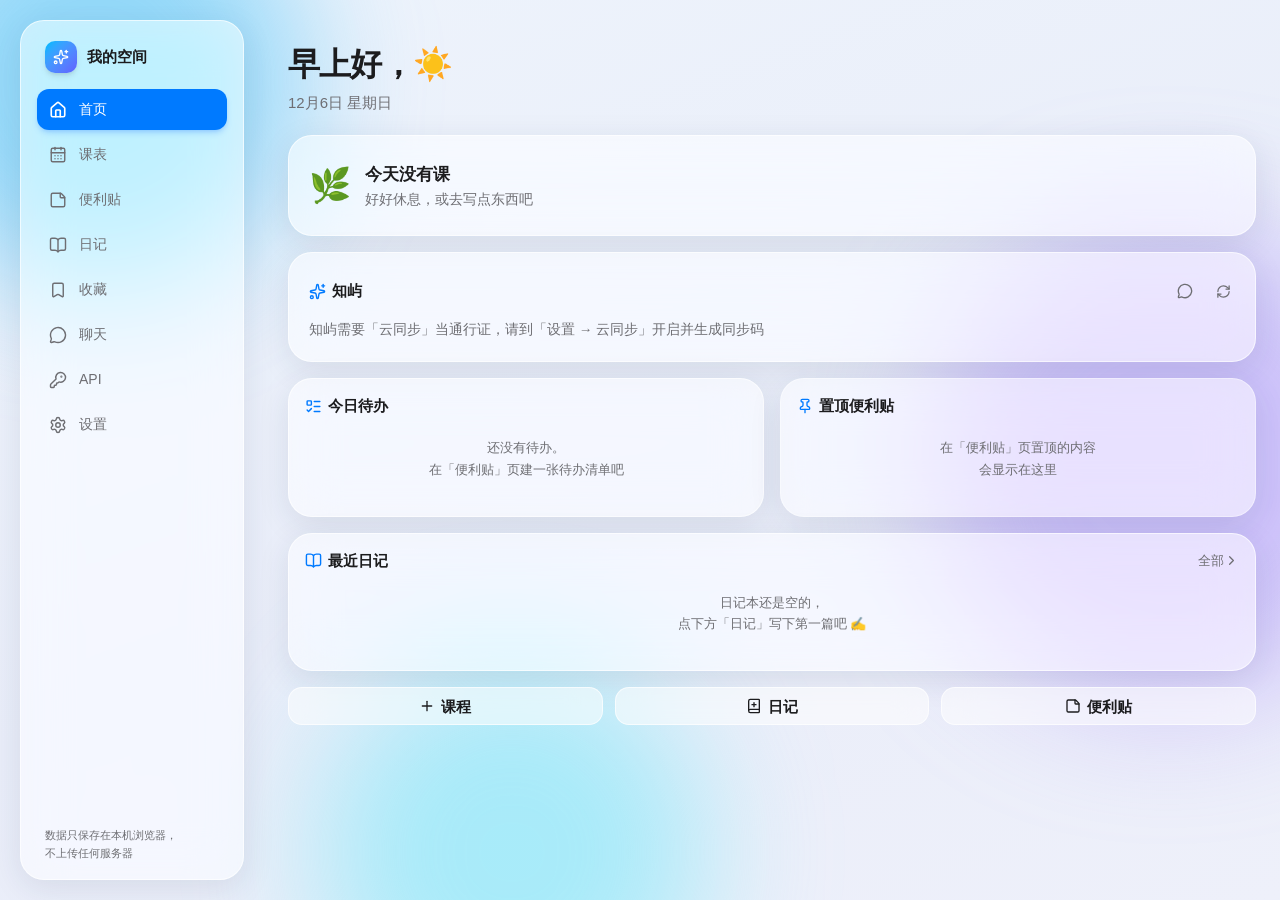
==== index.html @ 3ee66a61 "feat: 跟知屿聊天（流式对话 + 记得上下文 + 按设置读日记）" ====
<!DOCTYPE html><!--D_wtjMWFrpBAKWo4nD_nE--><html lang="zh-CN"><head><meta charSet="utf-8"/><meta name="viewport" content="width=device-width, initial-scale=1, viewport-fit=cover"/><link rel="stylesheet" href="/_next/static/css/02dc5a411121abf0.css" data-precedence="next"/><link rel="preload" as="script" fetchPriority="low" href="/_next/static/chunks/webpack-62dacca5f48a7f88.js"/><script src="/_next/static/chunks/703ddbdc-ba3f329b5c49de85.js" async=""></script><script src="/_next/static/chunks/40-7a0036894d326932.js" async=""></script><script src="/_next/static/chunks/main-app-f78849c70f57caf2.js" async=""></script><script src="/_next/static/chunks/df85e294-fc92528b8fca651d.js" async=""></script><script src="/_next/static/chunks/955-83ce19259d600eb4.js" async=""></script><script src="/_next/static/chunks/742-15a1457445c5e109.js" async=""></script><script src="/_next/static/chunks/417-29de05c590b058da.js" async=""></script><script src="/_next/static/chunks/842-45bf6e1a900d0833.js" async=""></script><script src="/_next/static/chunks/565-92cf737d97a5ec24.js" async=""></script><script src="/_next/static/chunks/app/layout-15b8ab71d1a918a0.js" async=""></script><script src="/_next/static/chunks/839-a61f153113cf4cdf.js" async=""></script><script src="/_next/static/chunks/880-98da52693f85b7db.js" async=""></script><script src="/_next/static/chunks/138-25d6f3f7eae8c174.js" async=""></script><script src="/_next/static/chunks/114-a00f081643a3a5ee.js" async=""></script><script src="/_next/static/chunks/890-c8bff0445e94fb33.js" async=""></script><script src="/_next/static/chunks/app/page-a266b2a8af0d8f3b.js" async=""></script><meta name="theme-color" media="(prefers-color-scheme: light)" content="#eef4fc"/><meta name="theme-color" media="(prefers-color-scheme: dark)" content="#0d1117"/><title>我的空间</title><meta name="description" content="私人学习仪表盘：日记、课表、便利贴"/><link rel="manifest" href="/manifest.webmanifest"/><link rel="icon" href="/icon.svg?a4c9580616abffd0" type="image/svg+xml" sizes="any"/><link rel="apple-touch-icon" href="/apple-icon.png?86789baee543cb78" type="image/png" sizes="180x180"/><script src="/_next/static/chunks/polyfills-42372ed130431b0a.js" noModule=""></script></head><body><div hidden=""><!--$--><!--/$--></div><script>(function(){try{var s=JSON.parse(localStorage.getItem("space.settings")||"{}").state||{};var t=s.theme||"system";var d=t==="dark"||(t==="system"&&window.matchMedia("(prefers-color-scheme: dark)").matches);document.documentElement.classList.toggle("dark",d);if(s.glass)document.documentElement.setAttribute("data-glass",s.glass);if(s.wallpaper)document.documentElement.setAttribute("data-wallpaper",s.wallpaper);var u=false;try{u=sessionStorage.getItem("space.unlocked")==="1"}catch(e){}if(s.passcode&&!u)document.documentElement.classList.add("app-locking")}catch(e){}})()</script><div aria-hidden="true" class="pointer-events-none fixed inset-0 -z-10 overflow-hidden"><div class="absolute -left-28 -top-32 h-[26rem] w-[26rem] rounded-full bg-[var(--blob-1)] blur-3xl"></div><div class="absolute -right-32 top-1/4 h-[30rem] w-[30rem] rounded-full bg-[var(--blob-2)] blur-3xl"></div><div class="absolute -bottom-36 left-1/4 h-[24rem] w-[24rem] rounded-full bg-[var(--blob-3)] blur-3xl"></div></div><nav class="glass fixed bottom-3 left-[max(0.75rem,env(safe-area-inset-left))] right-[max(0.75rem,env(safe-area-inset-right))] z-40 flex items-stretch justify-around rounded-[22px] px-1 pb-[max(env(safe-area-inset-bottom),10px)] pt-1.5 md:hidden"><a class="flex flex-col items-center gap-0.5 whitespace-nowrap rounded-2xl px-1.5 py-1.5 text-[11px] font-medium transition-colors text-[var(--accent)]" href="/"><svg xmlns="http://www.w3.org/2000/svg" width="21" height="21" viewBox="0 0 24 24" fill="none" stroke="currentColor" stroke-width="2.2" stroke-linecap="round" stroke-linejoin="round" class="lucide lucide-house lucide-home" aria-hidden="true"><path d="M15 21v-8a1 1 0 0 0-1-1h-4a1 1 0 0 0-1 1v8"></path><path d="M3 10a2 2 0 0 1 .709-1.528l7-6a2 2 0 0 1 2.582 0l7 6A2 2 0 0 1 21 10v9a2 2 0 0 1-2 2H5a2 2 0 0 1-2-2z"></path></svg>首页</a><a class="flex flex-col items-center gap-0.5 whitespace-nowrap rounded-2xl px-1.5 py-1.5 text-[11px] font-medium transition-colors text-[var(--text-2)]" href="/schedule/"><svg xmlns="http://www.w3.org/2000/svg" width="21" height="21" viewBox="0 0 24 24" fill="none" stroke="currentColor" stroke-width="1.8" stroke-linecap="round" stroke-linejoin="round" class="lucide lucide-calendar-days" aria-hidden="true"><path d="M8 2v3"></path><path d="M16 2v3"></path><rect x="3" y="3" width="18" height="18" rx="2"></rect><path d="M3 9h18"></path><path d="M8 13h.01"></path><path d="M12 13h.01"></path><path d="M16 13h.01"></path><path d="M8 17h.01"></path><path d="M12 17h.01"></path><path d="M16 17h.01"></path></svg>课表</a><a class="flex flex-col items-center gap-0.5 whitespace-nowrap rounded-2xl px-1.5 py-1.5 text-[11px] font-medium transition-colors text-[var(--text-2)]" href="/notes/"><svg xmlns="http://www.w3.org/2000/svg" width="21" height="21" viewBox="0 0 24 24" fill="none" stroke="currentColor" stroke-width="1.8" stroke-linecap="round" stroke-linejoin="round" class="lucide lucide-sticky-note" aria-hidden="true"><path d="M21 9a2.4 2.4 0 0 0-.706-1.706l-3.588-3.588A2.4 2.4 0 0 0 15 3H5a2 2 0 0 0-2 2v14a2 2 0 0 0 2 2h14a2 2 0 0 0 2-2z"></path><path d="M15 3v5a1 1 0 0 0 1 1h5"></path></svg>便利贴</a><a class="flex flex-col items-center gap-0.5 whitespace-nowrap rounded-2xl px-1.5 py-1.5 text-[11px] font-medium transition-colors text-[var(--text-2)]" href="/diary/"><svg xmlns="http://www.w3.org/2000/svg" width="21" height="21" viewBox="0 0 24 24" fill="none" stroke="currentColor" stroke-width="1.8" stroke-linecap="round" stroke-linejoin="round" class="lucide lucide-book-open" aria-hidden="true"><path d="M12 5v16"></path><path d="M20.001 19A2 2 0 0022 17V5a2 2 0 00-1.999-2L16 3.002A5 5 0 0012 5a5 5 0 00-4-2H4a2 2 0 00-2 2v12a2 2 0 001.999 2H8a5 5 0 014 2 5 5 0 014-2z"></path></svg>日记</a><a class="flex flex-col items-center gap-0.5 whitespace-nowrap rounded-2xl px-1.5 py-1.5 text-[11px] font-medium transition-colors text-[var(--text-2)]" href="/links/"><svg xmlns="http://www.w3.org/2000/svg" width="21" height="21" viewBox="0 0 24 24" fill="none" stroke="currentColor" stroke-width="1.8" stroke-linecap="round" stroke-linejoin="round" class="lucide lucide-bookmark" aria-hidden="true"><path d="M17 3a2 2 0 0 1 2 2v15a1 1 0 0 1-1.496.868l-4.512-2.578a2 2 0 0 0-1.984 0l-4.512 2.578A1 1 0 0 1 5 20V5a2 2 0 0 1 2-2z"></path></svg>收藏</a><a class="flex flex-col items-center gap-0.5 whitespace-nowrap rounded-2xl px-1.5 py-1.5 text-[11px] font-medium transition-colors text-[var(--text-2)]" href="/chat/"><svg xmlns="http://www.w3.org/2000/svg" width="21" height="21" viewBox="0 0 24 24" fill="none" stroke="currentColor" stroke-width="1.8" stroke-linecap="round" stroke-linejoin="round" class="lucide lucide-message-circle" aria-hidden="true"><path d="M2.992 16.342a2 2 0 0 1 .094 1.167l-1.065 3.29a1 1 0 0 0 1.236 1.168l3.413-.998a2 2 0 0 1 1.099.092 10 10 0 1 0-4.777-4.719"></path></svg>聊天</a><a class="flex flex-col items-center gap-0.5 whitespace-nowrap rounded-2xl px-1.5 py-1.5 text-[11px] font-medium transition-colors text-[var(--text-2)]" href="/api/"><svg xmlns="http://www.w3.org/2000/svg" width="21" height="21" viewBox="0 0 24 24" fill="none" stroke="currentColor" stroke-width="1.8" stroke-linecap="round" stroke-linejoin="round" class="lucide lucide-key-round" aria-hidden="true"><path d="M2.586 17.414A2 2 0 0 0 2 18.828V21a1 1 0 0 0 1 1h3a1 1 0 0 0 1-1v-1a1 1 0 0 1 1-1h1a1 1 0 0 0 1-1v-1a1 1 0 0 1 1-1h.172a2 2 0 0 0 1.414-.586l.814-.814a6.5 6.5 0 1 0-4-4z"></path><circle cx="16.5" cy="7.5" r=".5" fill="currentColor"></circle></svg>API</a><a class="flex flex-col items-center gap-0.5 whitespace-nowrap rounded-2xl px-1.5 py-1.5 text-[11px] font-medium transition-colors text-[var(--text-2)]" href="/settings/"><svg xmlns="http://www.w3.org/2000/svg" width="21" height="21" viewBox="0 0 24 24" fill="none" stroke="currentColor" stroke-width="1.8" stroke-linecap="round" stroke-linejoin="round" class="lucide lucide-settings" aria-hidden="true"><path d="M9.671 4.136a2.34 2.34 0 0 1 4.659 0 2.34 2.34 0 0 0 3.319 1.915 2.34 2.34 0 0 1 2.33 4.033 2.34 2.34 0 0 0 0 3.831 2.34 2.34 0 0 1-2.33 4.033 2.34 2.34 0 0 0-3.319 1.915 2.34 2.34 0 0 1-4.659 0 2.34 2.34 0 0 0-3.32-1.915 2.34 2.34 0 0 1-2.33-4.033 2.34 2.34 0 0 0 0-3.831A2.34 2.34 0 0 1 6.35 6.051a2.34 2.34 0 0 0 3.319-1.915"></path><circle cx="12" cy="12" r="3"></circle></svg>设置</a></nav><aside class="desktop-sidebar glass fixed bottom-5 left-5 top-5 z-40 hidden w-[224px] flex-col rounded-card p-4 md:flex"><div class="flex items-center gap-2.5 px-2 pb-4 pt-1"><span class="flex h-8 w-8 items-center justify-center rounded-[10px] bg-gradient-to-br from-sky-400 to-indigo-500 text-white shadow-md"><svg xmlns="http://www.w3.org/2000/svg" width="16" height="16" viewBox="0 0 24 24" fill="none" stroke="currentColor" stroke-width="2" stroke-linecap="round" stroke-linejoin="round" class="lucide lucide-sparkles lucide-stars" aria-hidden="true"><path d="M11.017 2.814a1 1 0 0 1 1.966 0l1.051 5.558a2 2 0 0 0 1.594 1.594l5.558 1.051a1 1 0 0 1 0 1.966l-5.558 1.051a2 2 0 0 0-1.594 1.594l-1.051 5.558a1 1 0 0 1-1.966 0l-1.051-5.558a2 2 0 0 0-1.594-1.594l-5.558-1.051a1 1 0 0 1 0-1.966l5.558-1.051a2 2 0 0 0 1.594-1.594z"></path><path d="M20 2v4"></path><path d="M22 4h-4"></path><circle cx="4" cy="20" r="2"></circle></svg></span><span class="text-[15px] font-semibold">我的空间</span></div><nav class="flex flex-col gap-1"><a class="flex items-center gap-3 rounded-xl px-3 py-2.5 text-[14px] font-medium transition-colors bg-[var(--accent)] text-white shadow-md shadow-blue-500/25" href="/"><svg xmlns="http://www.w3.org/2000/svg" width="18" height="18" viewBox="0 0 24 24" fill="none" stroke="currentColor" stroke-width="2.2" stroke-linecap="round" stroke-linejoin="round" class="lucide lucide-house lucide-home" aria-hidden="true"><path d="M15 21v-8a1 1 0 0 0-1-1h-4a1 1 0 0 0-1 1v8"></path><path d="M3 10a2 2 0 0 1 .709-1.528l7-6a2 2 0 0 1 2.582 0l7 6A2 2 0 0 1 21 10v9a2 2 0 0 1-2 2H5a2 2 0 0 1-2-2z"></path></svg>首页</a><a class="flex items-center gap-3 rounded-xl px-3 py-2.5 text-[14px] font-medium transition-colors text-[var(--text-2)] hover:bg-black/5 hover:text-[var(--text-1)] dark:hover:bg-white/10" href="/schedule/"><svg xmlns="http://www.w3.org/2000/svg" width="18" height="18" viewBox="0 0 24 24" fill="none" stroke="currentColor" stroke-width="1.9" stroke-linecap="round" stroke-linejoin="round" class="lucide lucide-calendar-days" aria-hidden="true"><path d="M8 2v3"></path><path d="M16 2v3"></path><rect x="3" y="3" width="18" height="18" rx="2"></rect><path d="M3 9h18"></path><path d="M8 13h.01"></path><path d="M12 13h.01"></path><path d="M16 13h.01"></path><path d="M8 17h.01"></path><path d="M12 17h.01"></path><path d="M16 17h.01"></path></svg>课表</a><a class="flex items-center gap-3 rounded-xl px-3 py-2.5 text-[14px] font-medium transition-colors text-[var(--text-2)] hover:bg-black/5 hover:text-[var(--text-1)] dark:hover:bg-white/10" href="/notes/"><svg xmlns="http://www.w3.org/2000/svg" width="18" height="18" viewBox="0 0 24 24" fill="none" stroke="currentColor" stroke-width="1.9" stroke-linecap="round" stroke-linejoin="round" class="lucide lucide-sticky-note" aria-hidden="true"><path d="M21 9a2.4 2.4 0 0 0-.706-1.706l-3.588-3.588A2.4 2.4 0 0 0 15 3H5a2 2 0 0 0-2 2v14a2 2 0 0 0 2 2h14a2 2 0 0 0 2-2z"></path><path d="M15 3v5a1 1 0 0 0 1 1h5"></path></svg>便利贴</a><a class="flex items-center gap-3 rounded-xl px-3 py-2.5 text-[14px] font-medium transition-colors text-[var(--text-2)] hover:bg-black/5 hover:text-[var(--text-1)] dark:hover:bg-white/10" href="/diary/"><svg xmlns="http://www.w3.org/2000/svg" width="18" height="18" viewBox="0 0 24 24" fill="none" stroke="currentColor" stroke-width="1.9" stroke-linecap="round" stroke-linejoin="round" class="lucide lucide-book-open" aria-hidden="true"><path d="M12 5v16"></path><path d="M20.001 19A2 2 0 0022 17V5a2 2 0 00-1.999-2L16 3.002A5 5 0 0012 5a5 5 0 00-4-2H4a2 2 0 00-2 2v12a2 2 0 001.999 2H8a5 5 0 014 2 5 5 0 014-2z"></path></svg>日记</a><a class="flex items-center gap-3 rounded-xl px-3 py-2.5 text-[14px] font-medium transition-colors text-[var(--text-2)] hover:bg-black/5 hover:text-[var(--text-1)] dark:hover:bg-white/10" href="/links/"><svg xmlns="http://www.w3.org/2000/svg" width="18" height="18" viewBox="0 0 24 24" fill="none" stroke="currentColor" stroke-width="1.9" stroke-linecap="round" stroke-linejoin="round" class="lucide lucide-bookmark" aria-hidden="true"><path d="M17 3a2 2 0 0 1 2 2v15a1 1 0 0 1-1.496.868l-4.512-2.578a2 2 0 0 0-1.984 0l-4.512 2.578A1 1 0 0 1 5 20V5a2 2 0 0 1 2-2z"></path></svg>收藏</a><a class="flex items-center gap-3 rounded-xl px-3 py-2.5 text-[14px] font-medium transition-colors text-[var(--text-2)] hover:bg-black/5 hover:text-[var(--text-1)] dark:hover:bg-white/10" href="/chat/"><svg xmlns="http://www.w3.org/2000/svg" width="18" height="18" viewBox="0 0 24 24" fill="none" stroke="currentColor" stroke-width="1.9" stroke-linecap="round" stroke-linejoin="round" class="lucide lucide-message-circle" aria-hidden="true"><path d="M2.992 16.342a2 2 0 0 1 .094 1.167l-1.065 3.29a1 1 0 0 0 1.236 1.168l3.413-.998a2 2 0 0 1 1.099.092 10 10 0 1 0-4.777-4.719"></path></svg>聊天</a><a class="flex items-center gap-3 rounded-xl px-3 py-2.5 text-[14px] font-medium transition-colors text-[var(--text-2)] hover:bg-black/5 hover:text-[var(--text-1)] dark:hover:bg-white/10" href="/api/"><svg xmlns="http://www.w3.org/2000/svg" width="18" height="18" viewBox="0 0 24 24" fill="none" stroke="currentColor" stroke-width="1.9" stroke-linecap="round" stroke-linejoin="round" class="lucide lucide-key-round" aria-hidden="true"><path d="M2.586 17.414A2 2 0 0 0 2 18.828V21a1 1 0 0 0 1 1h3a1 1 0 0 0 1-1v-1a1 1 0 0 1 1-1h1a1 1 0 0 0 1-1v-1a1 1 0 0 1 1-1h.172a2 2 0 0 0 1.414-.586l.814-.814a6.5 6.5 0 1 0-4-4z"></path><circle cx="16.5" cy="7.5" r=".5" fill="currentColor"></circle></svg>API</a><a class="flex items-center gap-3 rounded-xl px-3 py-2.5 text-[14px] font-medium transition-colors text-[var(--text-2)] hover:bg-black/5 hover:text-[var(--text-1)] dark:hover:bg-white/10" href="/settings/"><svg xmlns="http://www.w3.org/2000/svg" width="18" height="18" viewBox="0 0 24 24" fill="none" stroke="currentColor" stroke-width="1.9" stroke-linecap="round" stroke-linejoin="round" class="lucide lucide-settings" aria-hidden="true"><path d="M9.671 4.136a2.34 2.34 0 0 1 4.659 0 2.34 2.34 0 0 0 3.319 1.915 2.34 2.34 0 0 1 2.33 4.033 2.34 2.34 0 0 0 0 3.831 2.34 2.34 0 0 1-2.33 4.033 2.34 2.34 0 0 0-3.319 1.915 2.34 2.34 0 0 1-4.659 0 2.34 2.34 0 0 0-3.32-1.915 2.34 2.34 0 0 1-2.33-4.033 2.34 2.34 0 0 0 0-3.831A2.34 2.34 0 0 1 6.35 6.051a2.34 2.34 0 0 0 3.319-1.915"></path><circle cx="12" cy="12" r="3"></circle></svg>设置</a></nav><p class="mt-auto px-2 text-[11px] leading-relaxed text-[var(--text-2)]">数据只保存在本机浏览器，<br/>不上传任何服务器</p></aside><div class="md:pl-[264px]"><main class="mx-auto w-full max-w-[1020px] px-4 pb-40 pt-6 sm:px-6 md:pb-16 md:pt-10"><div class="animate-pulse space-y-4"><div class="h-16 w-44 rounded-2xl bg-black/5 dark:bg-white/10"></div><div class="h-32 rounded-card bg-black/5 dark:bg-white/10"></div><div class="h-44 rounded-card bg-black/5 dark:bg-white/10"></div><div class="grid grid-cols-2 gap-4"><div class="h-40 rounded-card bg-black/5 dark:bg-white/10"></div><div class="h-40 rounded-card bg-black/5 dark:bg-white/10"></div></div><div class="h-36 rounded-card bg-black/5 dark:bg-white/10"></div><div class="h-11 rounded-card bg-black/5 dark:bg-white/10"></div></div><!--$--><!--/$--></main></div><script src="/_next/static/chunks/webpack-62dacca5f48a7f88.js" id="_R_" async=""></script><script>(self.__next_f=self.__next_f||[]).push([0])</script><script>self.__next_f.push([1,"1:\"$Sreact.fragment\"\n2:I[7489,[\"558\",\"static/chunks/df85e294-fc92528b8fca651d.js\",\"955\",\"static/chunks/955-83ce19259d600eb4.js\",\"742\",\"static/chunks/742-15a1457445c5e109.js\",\"417\",\"static/chunks/417-29de05c590b058da.js\",\"842\",\"static/chunks/842-45bf6e1a900d0833.js\",\"565\",\"static/chunks/565-92cf737d97a5ec24.js\",\"177\",\"static/chunks/app/layout-15b8ab71d1a918a0.js\"],\"Nav\"]\n3:I[4835,[],\"\"]\n4:I[5599,[],\"\"]\n5:I[3603,[\"558\",\"static/chunks/df85e294-fc92528b8fca651d.js\",\"955\",\"static/chunks/955-83ce19259d600eb4.js\",\"742\",\"static/chunks/742-15a1457445c5e109.js\",\"417\",\"static/chunks/417-29de05c590b058da.js\",\"842\",\"static/chunks/842-45bf6e1a900d0833.js\",\"565\",\"static/chunks/565-92cf737d97a5ec24.js\",\"177\",\"static/chunks/app/layout-15b8ab71d1a918a0.js\"],\"LockScreen\"]\n6:I[117,[\"558\",\"static/chunks/df85e294-fc92528b8fca651d.js\",\"955\",\"static/chunks/955-83ce19259d600eb4.js\",\"742\",\"static/chunks/742-15a1457445c5e109.js\",\"417\",\"static/chunks/417-29de05c590b058da.js\",\"842\",\"static/chunks/842-45bf6e1a900d0833.js\",\"565\",\"static/chunks/565-92cf737d97a5ec24.js\",\"177\",\"static/chunks/app/layout-15b8ab71d1a918a0.js\"],\"SyncRunner\"]\n7:I[4760,[\"558\",\"static/chunks/df85e294-fc92528b8fca651d.js\",\"955\",\"static/chunks/955-83ce19259d600eb4.js\",\"742\",\"static/chunks/742-15a1457445c5e109.js\",\"417\",\"static/chunks/417-29de05c590b058da.js\",\"842\",\"static/chunks/842-45bf6e1a900d0833.js\",\"565\",\"static/chunks/565-92cf737d97a5ec24.js\",\"177\",\"static/chunks/app/layout-15b8ab71d1a918a0.js\"],\"SWRegister\"]\n8:I[1198,[],\"ClientPageRoot\"]\n9:I[5141,[\"558\",\"static/chunks/df85e294-fc92528b8fca651d.js\",\"955\",\"static/chunks/955-83ce19259d600eb4.js\",\"742\",\"static/chunks/742-15a1457445c5e109.js\",\"417\",\"static/chunks/417-29de05c590b058da.js\",\"842\",\"static/chunks/842-45bf6e1a900d0833.js\",\"839\",\"static/chunks/839-a61f153113cf4cdf.js\",\"880\",\"static/chunks/880-98da52693f85b7db.js\",\"138\",\"static/chunks/138-25d6f3f7eae8c174.js\",\"114\",\"static/chunks/114-a00f081643a3a5ee.js\",\"890\",\"static/chunks/890-c8bff0445e94fb33.js\",\"974\",\"static/chunks/app/page-a266b2a8af0d8f3b.js\"],\"default\"]"])</script><script>self.__next_f.push([1,"\nc:I[6042,[],\"OutletBoundary\"]\ne:I[591,[],\"AsyncMetadataOutlet\"]\n10:I[6042,[],\"ViewportBoundary\"]\n12:I[6042,[],\"MetadataBoundary\"]\n13:\"$Sreact.suspense\"\n15:I[8809,[],\"\"]\n:HL[\"/_next/static/css/02dc5a411121abf0.css\",\"style\"]\n"])</script><script>self.__next_f.push([1,"0:{\"P\":null,\"b\":\"D_wtjMWFrpBAKWo4nD_nE\",\"p\":\"\",\"c\":[\"\",\"\"],\"i\":false,\"f\":[[[\"\",{\"children\":[\"__PAGE__\",{}]},\"$undefined\",\"$undefined\",true],[\"\",[\"$\",\"$1\",\"c\",{\"children\":[[[\"$\",\"link\",\"0\",{\"rel\":\"stylesheet\",\"href\":\"/_next/static/css/02dc5a411121abf0.css\",\"precedence\":\"next\",\"crossOrigin\":\"$undefined\",\"nonce\":\"$undefined\"}]],[\"$\",\"html\",null,{\"lang\":\"zh-CN\",\"suppressHydrationWarning\":true,\"children\":[\"$\",\"body\",null,{\"children\":[[\"$\",\"script\",null,{\"dangerouslySetInnerHTML\":{\"__html\":\"(function(){try{var s=JSON.parse(localStorage.getItem(\\\"space.settings\\\")||\\\"{}\\\").state||{};var t=s.theme||\\\"system\\\";var d=t===\\\"dark\\\"||(t===\\\"system\\\"\u0026\u0026window.matchMedia(\\\"(prefers-color-scheme: dark)\\\").matches);document.documentElement.classList.toggle(\\\"dark\\\",d);if(s.glass)document.documentElement.setAttribute(\\\"data-glass\\\",s.glass);if(s.wallpaper)document.documentElement.setAttribute(\\\"data-wallpaper\\\",s.wallpaper);var u=false;try{u=sessionStorage.getItem(\\\"space.unlocked\\\")===\\\"1\\\"}catch(e){}if(s.passcode\u0026\u0026!u)document.documentElement.classList.add(\\\"app-locking\\\")}catch(e){}})()\"}}],[\"$\",\"div\",null,{\"aria-hidden\":true,\"className\":\"pointer-events-none fixed inset-0 -z-10 overflow-hidden\",\"children\":[[\"$\",\"div\",null,{\"className\":\"absolute -left-28 -top-32 h-[26rem] w-[26rem] rounded-full bg-[var(--blob-1)] blur-3xl\"}],[\"$\",\"div\",null,{\"className\":\"absolute -right-32 top-1/4 h-[30rem] w-[30rem] rounded-full bg-[var(--blob-2)] blur-3xl\"}],[\"$\",\"div\",null,{\"className\":\"absolute -bottom-36 left-1/4 h-[24rem] w-[24rem] rounded-full bg-[var(--blob-3)] blur-3xl\"}]]}],[\"$\",\"$L2\",null,{}],[\"$\",\"div\",null,{\"className\":\"md:pl-[264px]\",\"children\":[\"$\",\"main\",null,{\"className\":\"mx-auto w-full max-w-[1020px] px-4 pb-40 pt-6 sm:px-6 md:pb-16 md:pt-10\",\"children\":[\"$\",\"$L3\",null,{\"parallelRouterKey\":\"children\",\"error\":\"$undefined\",\"errorStyles\":\"$undefined\",\"errorScripts\":\"$undefined\",\"template\":[\"$\",\"$L4\",null,{}],\"templateStyles\":\"$undefined\",\"templateScripts\":\"$undefined\",\"notFound\":[[[\"$\",\"title\",null,{\"children\":\"404: This page could not be found.\"}],[\"$\",\"div\",null,{\"style\":{\"fontFamily\":\"system-ui,\\\"Segoe UI\\\",Roboto,Helvetica,Arial,sans-serif,\\\"Apple Color Emoji\\\",\\\"Segoe UI Emoji\\\"\",\"height\":\"100vh\",\"textAlign\":\"center\",\"display\":\"flex\",\"flexDirection\":\"column\",\"alignItems\":\"center\",\"justifyContent\":\"center\"},\"children\":[\"$\",\"div\",null,{\"children\":[[\"$\",\"style\",null,{\"dangerouslySetInnerHTML\":{\"__html\":\"body{color:#000;background:#fff;margin:0}.next-error-h1{border-right:1px solid rgba(0,0,0,.3)}@media (prefers-color-scheme:dark){body{color:#fff;background:#000}.next-error-h1{border-right:1px solid rgba(255,255,255,.3)}}\"}}],[\"$\",\"h1\",null,{\"className\":\"next-error-h1\",\"style\":{\"display\":\"inline-block\",\"margin\":\"0 20px 0 0\",\"padding\":\"0 23px 0 0\",\"fontSize\":24,\"fontWeight\":500,\"verticalAlign\":\"top\",\"lineHeight\":\"49px\"},\"children\":404}],[\"$\",\"div\",null,{\"style\":{\"display\":\"inline-block\"},\"children\":[\"$\",\"h2\",null,{\"style\":{\"fontSize\":14,\"fontWeight\":400,\"lineHeight\":\"49px\",\"margin\":0},\"children\":\"This page could not be found.\"}]}]]}]}]],[]],\"forbidden\":\"$undefined\",\"unauthorized\":\"$undefined\"}]}]}],[\"$\",\"$L5\",null,{}],[\"$\",\"$L6\",null,{}],[\"$\",\"$L7\",null,{}]]}]}]]}],{\"children\":[\"__PAGE__\",[\"$\",\"$1\",\"c\",{\"children\":[[\"$\",\"$L8\",null,{\"Component\":\"$9\",\"searchParams\":{},\"params\":{},\"promises\":[\"$@a\",\"$@b\"]}],null,[\"$\",\"$Lc\",null,{\"children\":[\"$Ld\",[\"$\",\"$Le\",null,{\"promise\":\"$@f\"}]]}]]}],{},null,false]},null,false],[\"$\",\"$1\",\"h\",{\"children\":[null,[[\"$\",\"$L10\",null,{\"children\":\"$L11\"}],null],[\"$\",\"$L12\",null,{\"children\":[\"$\",\"div\",null,{\"hidden\":true,\"children\":[\"$\",\"$13\",null,{\"fallback\":null,\"children\":\"$L14\"}]}]}]]}],false]],\"m\":\"$undefined\",\"G\":[\"$15\",[]],\"s\":false,\"S\":true}\n"])</script><script>self.__next_f.push([1,"a:{}\nb:\"$0:f:0:1:2:children:1:props:children:0:props:params\"\n"])</script><script>self.__next_f.push([1,"11:[[\"$\",\"meta\",\"0\",{\"charSet\":\"utf-8\"}],[\"$\",\"meta\",\"1\",{\"name\":\"viewport\",\"content\":\"width=device-width, initial-scale=1, viewport-fit=cover\"}],[\"$\",\"meta\",\"2\",{\"name\":\"theme-color\",\"media\":\"(prefers-color-scheme: light)\",\"content\":\"#eef4fc\"}],[\"$\",\"meta\",\"3\",{\"name\":\"theme-color\",\"media\":\"(prefers-color-scheme: dark)\",\"content\":\"#0d1117\"}]]\nd:null\n"])</script><script>self.__next_f.push([1,"16:I[7423,[],\"IconMark\"]\nf:{\"metadata\":[[\"$\",\"title\",\"0\",{\"children\":\"我的空间\"}],[\"$\",\"meta\",\"1\",{\"name\":\"description\",\"content\":\"私人学习仪表盘：日记、课表、便利贴\"}],[\"$\",\"link\",\"2\",{\"rel\":\"manifest\",\"href\":\"/manifest.webmanifest\",\"crossOrigin\":\"$undefined\"}],[\"$\",\"link\",\"3\",{\"rel\":\"icon\",\"href\":\"/icon.svg?a4c9580616abffd0\",\"type\":\"image/svg+xml\",\"sizes\":\"any\"}],[\"$\",\"link\",\"4\",{\"rel\":\"apple-touch-icon\",\"href\":\"/apple-icon.png?86789baee543cb78\",\"type\":\"image/png\",\"sizes\":\"180x180\"}],[\"$\",\"$L16\",\"5\",{}]],\"error\":null,\"digest\":\"$undefined\"}\n"])</script><script>self.__next_f.push([1,"14:\"$f:metadata\"\n"])</script></body></html>
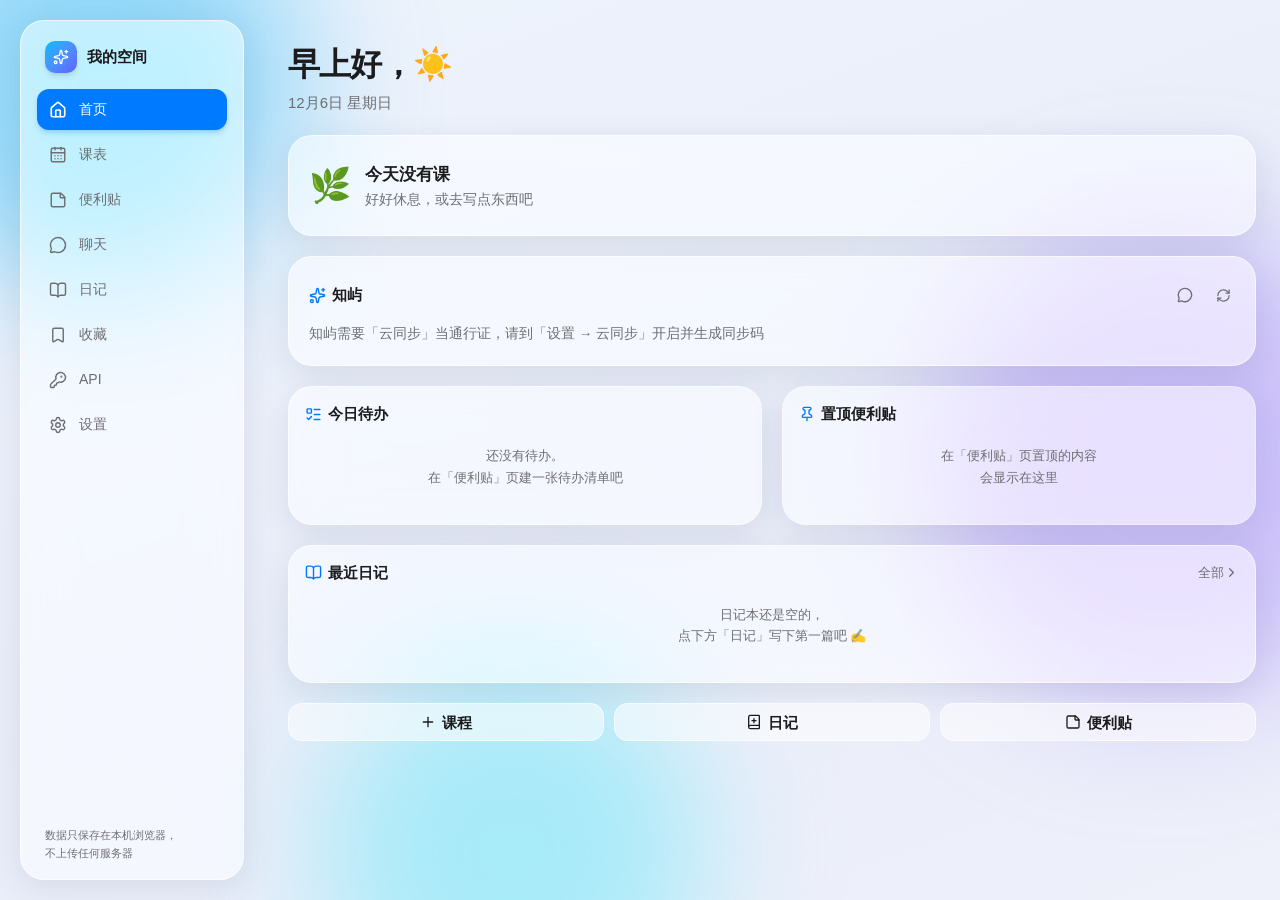
==== commit 88779392: "手机端排版优化：底栏 5 格 + 更多、手机单列、修开关/勾选框/输入框三处变形" ====
--- a/index.html
+++ b/index.html
@@ -1 +1 @@
-<!DOCTYPE html><!--D_wtjMWFrpBAKWo4nD_nE--><html lang="zh-CN"><head><meta charSet="utf-8"/><meta name="viewport" content="width=device-width, initial-scale=1, viewport-fit=cover"/><link rel="stylesheet" href="/_next/static/css/02dc5a411121abf0.css" data-precedence="next"/><link rel="preload" as="script" fetchPriority="low" href="/_next/static/chunks/webpack-62dacca5f48a7f88.js"/><script src="/_next/static/chunks/703ddbdc-ba3f329b5c49de85.js" async=""></script><script src="/_next/static/chunks/40-7a0036894d326932.js" async=""></script><script src="/_next/static/chunks/main-app-f78849c70f57caf2.js" async=""></script><script src="/_next/static/chunks/df85e294-fc92528b8fca651d.js" async=""></script><script src="/_next/static/chunks/955-83ce19259d600eb4.js" async=""></script><script src="/_next/static/chunks/742-15a1457445c5e109.js" async=""></script><script src="/_next/static/chunks/417-29de05c590b058da.js" async=""></script><script src="/_next/static/chunks/842-45bf6e1a900d0833.js" async=""></script><script src="/_next/static/chunks/565-92cf737d97a5ec24.js" async=""></script><script src="/_next/static/chunks/app/layout-15b8ab71d1a918a0.js" async=""></script><script src="/_next/static/chunks/839-a61f153113cf4cdf.js" async=""></script><script src="/_next/static/chunks/880-98da52693f85b7db.js" async=""></script><script src="/_next/static/chunks/138-25d6f3f7eae8c174.js" async=""></script><script src="/_next/static/chunks/114-a00f081643a3a5ee.js" async=""></script><script src="/_next/static/chunks/890-c8bff0445e94fb33.js" async=""></script><script src="/_next/static/chunks/app/page-a266b2a8af0d8f3b.js" async=""></script><meta name="theme-color" media="(prefers-color-scheme: light)" content="#eef4fc"/><meta name="theme-color" media="(prefers-color-scheme: dark)" content="#0d1117"/><title>我的空间</title><meta name="description" content="私人学习仪表盘：日记、课表、便利贴"/><link rel="manifest" href="/manifest.webmanifest"/><link rel="icon" href="/icon.svg?a4c9580616abffd0" type="image/svg+xml" sizes="any"/><link rel="apple-touch-icon" href="/apple-icon.png?86789baee543cb78" type="image/png" sizes="180x180"/><script src="/_next/static/chunks/polyfills-42372ed130431b0a.js" noModule=""></script></head><body><div hidden=""><!--$--><!--/$--></div><script>(function(){try{var s=JSON.parse(localStorage.getItem("space.settings")||"{}").state||{};var t=s.theme||"system";var d=t==="dark"||(t==="system"&&window.matchMedia("(prefers-color-scheme: dark)").matches);document.documentElement.classList.toggle("dark",d);if(s.glass)document.documentElement.setAttribute("data-glass",s.glass);if(s.wallpaper)document.documentElement.setAttribute("data-wallpaper",s.wallpaper);var u=false;try{u=sessionStorage.getItem("space.unlocked")==="1"}catch(e){}if(s.passcode&&!u)document.documentElement.classList.add("app-locking")}catch(e){}})()</script><div aria-hidden="true" class="pointer-events-none fixed inset-0 -z-10 overflow-hidden"><div class="absolute -left-28 -top-32 h-[26rem] w-[26rem] rounded-full bg-[var(--blob-1)] blur-3xl"></div><div class="absolute -right-32 top-1/4 h-[30rem] w-[30rem] rounded-full bg-[var(--blob-2)] blur-3xl"></div><div class="absolute -bottom-36 left-1/4 h-[24rem] w-[24rem] rounded-full bg-[var(--blob-3)] blur-3xl"></div></div><nav class="glass fixed bottom-3 left-[max(0.75rem,env(safe-area-inset-left))] right-[max(0.75rem,env(safe-area-inset-right))] z-40 flex items-stretch justify-around rounded-[22px] px-1 pb-[max(env(safe-area-inset-bottom),10px)] pt-1.5 md:hidden"><a class="flex flex-col items-center gap-0.5 whitespace-nowrap rounded-2xl px-1.5 py-1.5 text-[11px] font-medium transition-colors text-[var(--accent)]" href="/"><svg xmlns="http://www.w3.org/2000/svg" width="21" height="21" viewBox="0 0 24 24" fill="none" stroke="currentColor" stroke-width="2.2" stroke-linecap="round" stroke-linejoin="round" class="lucide lucide-house lucide-home" aria-hidden="true"><path d="M15 21v-8a1 1 0 0 0-1-1h-4a1 1 0 0 0-1 1v8"></path><path d="M3 10a2 2 0 0 1 .709-1.528l7-6a2 2 0 0 1 2.582 0l7 6A2 2 0 0 1 21 10v9a2 2 0 0 1-2 2H5a2 2 0 0 1-2-2z"></path></svg>首页</a><a class="flex flex-col items-center gap-0.5 whitespace-nowrap rounded-2xl px-1.5 py-1.5 text-[11px] font-medium transition-colors text-[var(--text-2)]" href="/schedule/"><svg xmlns="http://www.w3.org/2000/svg" width="21" height="21" viewBox="0 0 24 24" fill="none" stroke="currentColor" stroke-width="1.8" stroke-linecap="round" stroke-linejoin="round" class="lucide lucide-calendar-days" aria-hidden="true"><path d="M8 2v3"></path><path d="M16 2v3"></path><rect x="3" y="3" width="18" height="18" rx="2"></rect><path d="M3 9h18"></path><path d="M8 13h.01"></path><path d="M12 13h.01"></path><path d="M16 13h.01"></path><path d="M8 17h.01"></path><path d="M12 17h.01"></path><path d="M16 17h.01"></path></svg>课表</a><a class="flex flex-col items-center gap-0.5 whitespace-nowrap rounded-2xl px-1.5 py-1.5 text-[11px] font-medium transition-colors text-[var(--text-2)]" href="/notes/"><svg xmlns="http://www.w3.org/2000/svg" width="21" height="21" viewBox="0 0 24 24" fill="none" stroke="currentColor" stroke-width="1.8" stroke-linecap="round" stroke-linejoin="round" class="lucide lucide-sticky-note" aria-hidden="true"><path d="M21 9a2.4 2.4 0 0 0-.706-1.706l-3.588-3.588A2.4 2.4 0 0 0 15 3H5a2 2 0 0 0-2 2v14a2 2 0 0 0 2 2h14a2 2 0 0 0 2-2z"></path><path d="M15 3v5a1 1 0 0 0 1 1h5"></path></svg>便利贴</a><a class="flex flex-col items-center gap-0.5 whitespace-nowrap rounded-2xl px-1.5 py-1.5 text-[11px] font-medium transition-colors text-[var(--text-2)]" href="/diary/"><svg xmlns="http://www.w3.org/2000/svg" width="21" height="21" viewBox="0 0 24 24" fill="none" stroke="currentColor" stroke-width="1.8" stroke-linecap="round" stroke-linejoin="round" class="lucide lucide-book-open" aria-hidden="true"><path d="M12 5v16"></path><path d="M20.001 19A2 2 0 0022 17V5a2 2 0 00-1.999-2L16 3.002A5 5 0 0012 5a5 5 0 00-4-2H4a2 2 0 00-2 2v12a2 2 0 001.999 2H8a5 5 0 014 2 5 5 0 014-2z"></path></svg>日记</a><a class="flex flex-col items-center gap-0.5 whitespace-nowrap rounded-2xl px-1.5 py-1.5 text-[11px] font-medium transition-colors text-[var(--text-2)]" href="/links/"><svg xmlns="http://www.w3.org/2000/svg" width="21" height="21" viewBox="0 0 24 24" fill="none" stroke="currentColor" stroke-width="1.8" stroke-linecap="round" stroke-linejoin="round" class="lucide lucide-bookmark" aria-hidden="true"><path d="M17 3a2 2 0 0 1 2 2v15a1 1 0 0 1-1.496.868l-4.512-2.578a2 2 0 0 0-1.984 0l-4.512 2.578A1 1 0 0 1 5 20V5a2 2 0 0 1 2-2z"></path></svg>收藏</a><a class="flex flex-col items-center gap-0.5 whitespace-nowrap rounded-2xl px-1.5 py-1.5 text-[11px] font-medium transition-colors text-[var(--text-2)]" href="/chat/"><svg xmlns="http://www.w3.org/2000/svg" width="21" height="21" viewBox="0 0 24 24" fill="none" stroke="currentColor" stroke-width="1.8" stroke-linecap="round" stroke-linejoin="round" class="lucide lucide-message-circle" aria-hidden="true"><path d="M2.992 16.342a2 2 0 0 1 .094 1.167l-1.065 3.29a1 1 0 0 0 1.236 1.168l3.413-.998a2 2 0 0 1 1.099.092 10 10 0 1 0-4.777-4.719"></path></svg>聊天</a><a class="flex flex-col items-center gap-0.5 whitespace-nowrap rounded-2xl px-1.5 py-1.5 text-[11px] font-medium transition-colors text-[var(--text-2)]" href="/api/"><svg xmlns="http://www.w3.org/2000/svg" width="21" height="21" viewBox="0 0 24 24" fill="none" stroke="currentColor" stroke-width="1.8" stroke-linecap="round" stroke-linejoin="round" class="lucide lucide-key-round" aria-hidden="true"><path d="M2.586 17.414A2 2 0 0 0 2 18.828V21a1 1 0 0 0 1 1h3a1 1 0 0 0 1-1v-1a1 1 0 0 1 1-1h1a1 1 0 0 0 1-1v-1a1 1 0 0 1 1-1h.172a2 2 0 0 0 1.414-.586l.814-.814a6.5 6.5 0 1 0-4-4z"></path><circle cx="16.5" cy="7.5" r=".5" fill="currentColor"></circle></svg>API</a><a class="flex flex-col items-center gap-0.5 whitespace-nowrap rounded-2xl px-1.5 py-1.5 text-[11px] font-medium transition-colors text-[var(--text-2)]" href="/settings/"><svg xmlns="http://www.w3.org/2000/svg" width="21" height="21" viewBox="0 0 24 24" fill="none" stroke="currentColor" stroke-width="1.8" stroke-linecap="round" stroke-linejoin="round" class="lucide lucide-settings" aria-hidden="true"><path d="M9.671 4.136a2.34 2.34 0 0 1 4.659 0 2.34 2.34 0 0 0 3.319 1.915 2.34 2.34 0 0 1 2.33 4.033 2.34 2.34 0 0 0 0 3.831 2.34 2.34 0 0 1-2.33 4.033 2.34 2.34 0 0 0-3.319 1.915 2.34 2.34 0 0 1-4.659 0 2.34 2.34 0 0 0-3.32-1.915 2.34 2.34 0 0 1-2.33-4.033 2.34 2.34 0 0 0 0-3.831A2.34 2.34 0 0 1 6.35 6.051a2.34 2.34 0 0 0 3.319-1.915"></path><circle cx="12" cy="12" r="3"></circle></svg>设置</a></nav><aside class="desktop-sidebar glass fixed bottom-5 left-5 top-5 z-40 hidden w-[224px] flex-col rounded-card p-4 md:flex"><div class="flex items-center gap-2.5 px-2 pb-4 pt-1"><span class="flex h-8 w-8 items-center justify-center rounded-[10px] bg-gradient-to-br from-sky-400 to-indigo-500 text-white shadow-md"><svg xmlns="http://www.w3.org/2000/svg" width="16" height="16" viewBox="0 0 24 24" fill="none" stroke="currentColor" stroke-width="2" stroke-linecap="round" stroke-linejoin="round" class="lucide lucide-sparkles lucide-stars" aria-hidden="true"><path d="M11.017 2.814a1 1 0 0 1 1.966 0l1.051 5.558a2 2 0 0 0 1.594 1.594l5.558 1.051a1 1 0 0 1 0 1.966l-5.558 1.051a2 2 0 0 0-1.594 1.594l-1.051 5.558a1 1 0 0 1-1.966 0l-1.051-5.558a2 2 0 0 0-1.594-1.594l-5.558-1.051a1 1 0 0 1 0-1.966l5.558-1.051a2 2 0 0 0 1.594-1.594z"></path><path d="M20 2v4"></path><path d="M22 4h-4"></path><circle cx="4" cy="20" r="2"></circle></svg></span><span class="text-[15px] font-semibold">我的空间</span></div><nav class="flex flex-col gap-1"><a class="flex items-center gap-3 rounded-xl px-3 py-2.5 text-[14px] font-medium transition-colors bg-[var(--accent)] text-white shadow-md shadow-blue-500/25" href="/"><svg xmlns="http://www.w3.org/2000/svg" width="18" height="18" viewBox="0 0 24 24" fill="none" stroke="currentColor" stroke-width="2.2" stroke-linecap="round" stroke-linejoin="round" class="lucide lucide-house lucide-home" aria-hidden="true"><path d="M15 21v-8a1 1 0 0 0-1-1h-4a1 1 0 0 0-1 1v8"></path><path d="M3 10a2 2 0 0 1 .709-1.528l7-6a2 2 0 0 1 2.582 0l7 6A2 2 0 0 1 21 10v9a2 2 0 0 1-2 2H5a2 2 0 0 1-2-2z"></path></svg>首页</a><a class="flex items-center gap-3 rounded-xl px-3 py-2.5 text-[14px] font-medium transition-colors text-[var(--text-2)] hover:bg-black/5 hover:text-[var(--text-1)] dark:hover:bg-white/10" href="/schedule/"><svg xmlns="http://www.w3.org/2000/svg" width="18" height="18" viewBox="0 0 24 24" fill="none" stroke="currentColor" stroke-width="1.9" stroke-linecap="round" stroke-linejoin="round" class="lucide lucide-calendar-days" aria-hidden="true"><path d="M8 2v3"></path><path d="M16 2v3"></path><rect x="3" y="3" width="18" height="18" rx="2"></rect><path d="M3 9h18"></path><path d="M8 13h.01"></path><path d="M12 13h.01"></path><path d="M16 13h.01"></path><path d="M8 17h.01"></path><path d="M12 17h.01"></path><path d="M16 17h.01"></path></svg>课表</a><a class="flex items-center gap-3 rounded-xl px-3 py-2.5 text-[14px] font-medium transition-colors text-[var(--text-2)] hover:bg-black/5 hover:text-[var(--text-1)] dark:hover:bg-white/10" href="/notes/"><svg xmlns="http://www.w3.org/2000/svg" width="18" height="18" viewBox="0 0 24 24" fill="none" stroke="currentColor" stroke-width="1.9" stroke-linecap="round" stroke-linejoin="round" class="lucide lucide-sticky-note" aria-hidden="true"><path d="M21 9a2.4 2.4 0 0 0-.706-1.706l-3.588-3.588A2.4 2.4 0 0 0 15 3H5a2 2 0 0 0-2 2v14a2 2 0 0 0 2 2h14a2 2 0 0 0 2-2z"></path><path d="M15 3v5a1 1 0 0 0 1 1h5"></path></svg>便利贴</a><a class="flex items-center gap-3 rounded-xl px-3 py-2.5 text-[14px] font-medium transition-colors text-[var(--text-2)] hover:bg-black/5 hover:text-[var(--text-1)] dark:hover:bg-white/10" href="/diary/"><svg xmlns="http://www.w3.org/2000/svg" width="18" height="18" viewBox="0 0 24 24" fill="none" stroke="currentColor" stroke-width="1.9" stroke-linecap="round" stroke-linejoin="round" class="lucide lucide-book-open" aria-hidden="true"><path d="M12 5v16"></path><path d="M20.001 19A2 2 0 0022 17V5a2 2 0 00-1.999-2L16 3.002A5 5 0 0012 5a5 5 0 00-4-2H4a2 2 0 00-2 2v12a2 2 0 001.999 2H8a5 5 0 014 2 5 5 0 014-2z"></path></svg>日记</a><a class="flex items-center gap-3 rounded-xl px-3 py-2.5 text-[14px] font-medium transition-colors text-[var(--text-2)] hover:bg-black/5 hover:text-[var(--text-1)] dark:hover:bg-white/10" href="/links/"><svg xmlns="http://www.w3.org/2000/svg" width="18" height="18" viewBox="0 0 24 24" fill="none" stroke="currentColor" stroke-width="1.9" stroke-linecap="round" stroke-linejoin="round" class="lucide lucide-bookmark" aria-hidden="true"><path d="M17 3a2 2 0 0 1 2 2v15a1 1 0 0 1-1.496.868l-4.512-2.578a2 2 0 0 0-1.984 0l-4.512 2.578A1 1 0 0 1 5 20V5a2 2 0 0 1 2-2z"></path></svg>收藏</a><a class="flex items-center gap-3 rounded-xl px-3 py-2.5 text-[14px] font-medium transition-colors text-[var(--text-2)] hover:bg-black/5 hover:text-[var(--text-1)] dark:hover:bg-white/10" href="/chat/"><svg xmlns="http://www.w3.org/2000/svg" width="18" height="18" viewBox="0 0 24 24" fill="none" stroke="currentColor" stroke-width="1.9" stroke-linecap="round" stroke-linejoin="round" class="lucide lucide-message-circle" aria-hidden="true"><path d="M2.992 16.342a2 2 0 0 1 .094 1.167l-1.065 3.29a1 1 0 0 0 1.236 1.168l3.413-.998a2 2 0 0 1 1.099.092 10 10 0 1 0-4.777-4.719"></path></svg>聊天</a><a class="flex items-center gap-3 rounded-xl px-3 py-2.5 text-[14px] font-medium transition-colors text-[var(--text-2)] hover:bg-black/5 hover:text-[var(--text-1)] dark:hover:bg-white/10" href="/api/"><svg xmlns="http://www.w3.org/2000/svg" width="18" height="18" viewBox="0 0 24 24" fill="none" stroke="currentColor" stroke-width="1.9" stroke-linecap="round" stroke-linejoin="round" class="lucide lucide-key-round" aria-hidden="true"><path d="M2.586 17.414A2 2 0 0 0 2 18.828V21a1 1 0 0 0 1 1h3a1 1 0 0 0 1-1v-1a1 1 0 0 1 1-1h1a1 1 0 0 0 1-1v-1a1 1 0 0 1 1-1h.172a2 2 0 0 0 1.414-.586l.814-.814a6.5 6.5 0 1 0-4-4z"></path><circle cx="16.5" cy="7.5" r=".5" fill="currentColor"></circle></svg>API</a><a class="flex items-center gap-3 rounded-xl px-3 py-2.5 text-[14px] font-medium transition-colors text-[var(--text-2)] hover:bg-black/5 hover:text-[var(--text-1)] dark:hover:bg-white/10" href="/settings/"><svg xmlns="http://www.w3.org/2000/svg" width="18" height="18" viewBox="0 0 24 24" fill="none" stroke="currentColor" stroke-width="1.9" stroke-linecap="round" stroke-linejoin="round" class="lucide lucide-settings" aria-hidden="true"><path d="M9.671 4.136a2.34 2.34 0 0 1 4.659 0 2.34 2.34 0 0 0 3.319 1.915 2.34 2.34 0 0 1 2.33 4.033 2.34 2.34 0 0 0 0 3.831 2.34 2.34 0 0 1-2.33 4.033 2.34 2.34 0 0 0-3.319 1.915 2.34 2.34 0 0 1-4.659 0 2.34 2.34 0 0 0-3.32-1.915 2.34 2.34 0 0 1-2.33-4.033 2.34 2.34 0 0 0 0-3.831A2.34 2.34 0 0 1 6.35 6.051a2.34 2.34 0 0 0 3.319-1.915"></path><circle cx="12" cy="12" r="3"></circle></svg>设置</a></nav><p class="mt-auto px-2 text-[11px] leading-relaxed text-[var(--text-2)]">数据只保存在本机浏览器，<br/>不上传任何服务器</p></aside><div class="md:pl-[264px]"><main class="mx-auto w-full max-w-[1020px] px-4 pb-40 pt-6 sm:px-6 md:pb-16 md:pt-10"><div class="animate-pulse space-y-4"><div class="h-16 w-44 rounded-2xl bg-black/5 dark:bg-white/10"></div><div class="h-32 rounded-card bg-black/5 dark:bg-white/10"></div><div class="h-44 rounded-card bg-black/5 dark:bg-white/10"></div><div class="grid grid-cols-2 gap-4"><div class="h-40 rounded-card bg-black/5 dark:bg-white/10"></div><div class="h-40 rounded-card bg-black/5 dark:bg-white/10"></div></div><div class="h-36 rounded-card bg-black/5 dark:bg-white/10"></div><div class="h-11 rounded-card bg-black/5 dark:bg-white/10"></div></div><!--$--><!--/$--></main></div><script src="/_next/static/chunks/webpack-62dacca5f48a7f88.js" id="_R_" async=""></script><script>(self.__next_f=self.__next_f||[]).push([0])</script><script>self.__next_f.push([1,"1:\"$Sreact.fragment\"\n2:I[7489,[\"558\",\"static/chunks/df85e294-fc92528b8fca651d.js\",\"955\",\"static/chunks/955-83ce19259d600eb4.js\",\"742\",\"static/chunks/742-15a1457445c5e109.js\",\"417\",\"static/chunks/417-29de05c590b058da.js\",\"842\",\"static/chunks/842-45bf6e1a900d0833.js\",\"565\",\"static/chunks/565-92cf737d97a5ec24.js\",\"177\",\"static/chunks/app/layout-15b8ab71d1a918a0.js\"],\"Nav\"]\n3:I[4835,[],\"\"]\n4:I[5599,[],\"\"]\n5:I[3603,[\"558\",\"static/chunks/df85e294-fc92528b8fca651d.js\",\"955\",\"static/chunks/955-83ce19259d600eb4.js\",\"742\",\"static/chunks/742-15a1457445c5e109.js\",\"417\",\"static/chunks/417-29de05c590b058da.js\",\"842\",\"static/chunks/842-45bf6e1a900d0833.js\",\"565\",\"static/chunks/565-92cf737d97a5ec24.js\",\"177\",\"static/chunks/app/layout-15b8ab71d1a918a0.js\"],\"LockScreen\"]\n6:I[117,[\"558\",\"static/chunks/df85e294-fc92528b8fca651d.js\",\"955\",\"static/chunks/955-83ce19259d600eb4.js\",\"742\",\"static/chunks/742-15a1457445c5e109.js\",\"417\",\"static/chunks/417-29de05c590b058da.js\",\"842\",\"static/chunks/842-45bf6e1a900d0833.js\",\"565\",\"static/chunks/565-92cf737d97a5ec24.js\",\"177\",\"static/chunks/app/layout-15b8ab71d1a918a0.js\"],\"SyncRunner\"]\n7:I[4760,[\"558\",\"static/chunks/df85e294-fc92528b8fca651d.js\",\"955\",\"static/chunks/955-83ce19259d600eb4.js\",\"742\",\"static/chunks/742-15a1457445c5e109.js\",\"417\",\"static/chunks/417-29de05c590b058da.js\",\"842\",\"static/chunks/842-45bf6e1a900d0833.js\",\"565\",\"static/chunks/565-92cf737d97a5ec24.js\",\"177\",\"static/chunks/app/layout-15b8ab71d1a918a0.js\"],\"SWRegister\"]\n8:I[1198,[],\"ClientPageRoot\"]\n9:I[5141,[\"558\",\"static/chunks/df85e294-fc92528b8fca651d.js\",\"955\",\"static/chunks/955-83ce19259d600eb4.js\",\"742\",\"static/chunks/742-15a1457445c5e109.js\",\"417\",\"static/chunks/417-29de05c590b058da.js\",\"842\",\"static/chunks/842-45bf6e1a900d0833.js\",\"839\",\"static/chunks/839-a61f153113cf4cdf.js\",\"880\",\"static/chunks/880-98da52693f85b7db.js\",\"138\",\"static/chunks/138-25d6f3f7eae8c174.js\",\"114\",\"static/chunks/114-a00f081643a3a5ee.js\",\"890\",\"static/chunks/890-c8bff0445e94fb33.js\",\"974\",\"static/chunks/app/page-a266b2a8af0d8f3b.js\"],\"default\"]"])</script><script>self.__next_f.push([1,"\nc:I[6042,[],\"OutletBoundary\"]\ne:I[591,[],\"AsyncMetadataOutlet\"]\n10:I[6042,[],\"ViewportBoundary\"]\n12:I[6042,[],\"MetadataBoundary\"]\n13:\"$Sreact.suspense\"\n15:I[8809,[],\"\"]\n:HL[\"/_next/static/css/02dc5a411121abf0.css\",\"style\"]\n"])</script><script>self.__next_f.push([1,"0:{\"P\":null,\"b\":\"D_wtjMWFrpBAKWo4nD_nE\",\"p\":\"\",\"c\":[\"\",\"\"],\"i\":false,\"f\":[[[\"\",{\"children\":[\"__PAGE__\",{}]},\"$undefined\",\"$undefined\",true],[\"\",[\"$\",\"$1\",\"c\",{\"children\":[[[\"$\",\"link\",\"0\",{\"rel\":\"stylesheet\",\"href\":\"/_next/static/css/02dc5a411121abf0.css\",\"precedence\":\"next\",\"crossOrigin\":\"$undefined\",\"nonce\":\"$undefined\"}]],[\"$\",\"html\",null,{\"lang\":\"zh-CN\",\"suppressHydrationWarning\":true,\"children\":[\"$\",\"body\",null,{\"children\":[[\"$\",\"script\",null,{\"dangerouslySetInnerHTML\":{\"__html\":\"(function(){try{var s=JSON.parse(localStorage.getItem(\\\"space.settings\\\")||\\\"{}\\\").state||{};var t=s.theme||\\\"system\\\";var d=t===\\\"dark\\\"||(t===\\\"system\\\"\u0026\u0026window.matchMedia(\\\"(prefers-color-scheme: dark)\\\").matches);document.documentElement.classList.toggle(\\\"dark\\\",d);if(s.glass)document.documentElement.setAttribute(\\\"data-glass\\\",s.glass);if(s.wallpaper)document.documentElement.setAttribute(\\\"data-wallpaper\\\",s.wallpaper);var u=false;try{u=sessionStorage.getItem(\\\"space.unlocked\\\")===\\\"1\\\"}catch(e){}if(s.passcode\u0026\u0026!u)document.documentElement.classList.add(\\\"app-locking\\\")}catch(e){}})()\"}}],[\"$\",\"div\",null,{\"aria-hidden\":true,\"className\":\"pointer-events-none fixed inset-0 -z-10 overflow-hidden\",\"children\":[[\"$\",\"div\",null,{\"className\":\"absolute -left-28 -top-32 h-[26rem] w-[26rem] rounded-full bg-[var(--blob-1)] blur-3xl\"}],[\"$\",\"div\",null,{\"className\":\"absolute -right-32 top-1/4 h-[30rem] w-[30rem] rounded-full bg-[var(--blob-2)] blur-3xl\"}],[\"$\",\"div\",null,{\"className\":\"absolute -bottom-36 left-1/4 h-[24rem] w-[24rem] rounded-full bg-[var(--blob-3)] blur-3xl\"}]]}],[\"$\",\"$L2\",null,{}],[\"$\",\"div\",null,{\"className\":\"md:pl-[264px]\",\"children\":[\"$\",\"main\",null,{\"className\":\"mx-auto w-full max-w-[1020px] px-4 pb-40 pt-6 sm:px-6 md:pb-16 md:pt-10\",\"children\":[\"$\",\"$L3\",null,{\"parallelRouterKey\":\"children\",\"error\":\"$undefined\",\"errorStyles\":\"$undefined\",\"errorScripts\":\"$undefined\",\"template\":[\"$\",\"$L4\",null,{}],\"templateStyles\":\"$undefined\",\"templateScripts\":\"$undefined\",\"notFound\":[[[\"$\",\"title\",null,{\"children\":\"404: This page could not be found.\"}],[\"$\",\"div\",null,{\"style\":{\"fontFamily\":\"system-ui,\\\"Segoe UI\\\",Roboto,Helvetica,Arial,sans-serif,\\\"Apple Color Emoji\\\",\\\"Segoe UI Emoji\\\"\",\"height\":\"100vh\",\"textAlign\":\"center\",\"display\":\"flex\",\"flexDirection\":\"column\",\"alignItems\":\"center\",\"justifyContent\":\"center\"},\"children\":[\"$\",\"div\",null,{\"children\":[[\"$\",\"style\",null,{\"dangerouslySetInnerHTML\":{\"__html\":\"body{color:#000;background:#fff;margin:0}.next-error-h1{border-right:1px solid rgba(0,0,0,.3)}@media (prefers-color-scheme:dark){body{color:#fff;background:#000}.next-error-h1{border-right:1px solid rgba(255,255,255,.3)}}\"}}],[\"$\",\"h1\",null,{\"className\":\"next-error-h1\",\"style\":{\"display\":\"inline-block\",\"margin\":\"0 20px 0 0\",\"padding\":\"0 23px 0 0\",\"fontSize\":24,\"fontWeight\":500,\"verticalAlign\":\"top\",\"lineHeight\":\"49px\"},\"children\":404}],[\"$\",\"div\",null,{\"style\":{\"display\":\"inline-block\"},\"children\":[\"$\",\"h2\",null,{\"style\":{\"fontSize\":14,\"fontWeight\":400,\"lineHeight\":\"49px\",\"margin\":0},\"children\":\"This page could not be found.\"}]}]]}]}]],[]],\"forbidden\":\"$undefined\",\"unauthorized\":\"$undefined\"}]}]}],[\"$\",\"$L5\",null,{}],[\"$\",\"$L6\",null,{}],[\"$\",\"$L7\",null,{}]]}]}]]}],{\"children\":[\"__PAGE__\",[\"$\",\"$1\",\"c\",{\"children\":[[\"$\",\"$L8\",null,{\"Component\":\"$9\",\"searchParams\":{},\"params\":{},\"promises\":[\"$@a\",\"$@b\"]}],null,[\"$\",\"$Lc\",null,{\"children\":[\"$Ld\",[\"$\",\"$Le\",null,{\"promise\":\"$@f\"}]]}]]}],{},null,false]},null,false],[\"$\",\"$1\",\"h\",{\"children\":[null,[[\"$\",\"$L10\",null,{\"children\":\"$L11\"}],null],[\"$\",\"$L12\",null,{\"children\":[\"$\",\"div\",null,{\"hidden\":true,\"children\":[\"$\",\"$13\",null,{\"fallback\":null,\"children\":\"$L14\"}]}]}]]}],false]],\"m\":\"$undefined\",\"G\":[\"$15\",[]],\"s\":false,\"S\":true}\n"])</script><script>self.__next_f.push([1,"a:{}\nb:\"$0:f:0:1:2:children:1:props:children:0:props:params\"\n"])</script><script>self.__next_f.push([1,"11:[[\"$\",\"meta\",\"0\",{\"charSet\":\"utf-8\"}],[\"$\",\"meta\",\"1\",{\"name\":\"viewport\",\"content\":\"width=device-width, initial-scale=1, viewport-fit=cover\"}],[\"$\",\"meta\",\"2\",{\"name\":\"theme-color\",\"media\":\"(prefers-color-scheme: light)\",\"content\":\"#eef4fc\"}],[\"$\",\"meta\",\"3\",{\"name\":\"theme-color\",\"media\":\"(prefers-color-scheme: dark)\",\"content\":\"#0d1117\"}]]\nd:null\n"])</script><script>self.__next_f.push([1,"16:I[7423,[],\"IconMark\"]\nf:{\"metadata\":[[\"$\",\"title\",\"0\",{\"children\":\"我的空间\"}],[\"$\",\"meta\",\"1\",{\"name\":\"description\",\"content\":\"私人学习仪表盘：日记、课表、便利贴\"}],[\"$\",\"link\",\"2\",{\"rel\":\"manifest\",\"href\":\"/manifest.webmanifest\",\"crossOrigin\":\"$undefined\"}],[\"$\",\"link\",\"3\",{\"rel\":\"icon\",\"href\":\"/icon.svg?a4c9580616abffd0\",\"type\":\"image/svg+xml\",\"sizes\":\"any\"}],[\"$\",\"link\",\"4\",{\"rel\":\"apple-touch-icon\",\"href\":\"/apple-icon.png?86789baee543cb78\",\"type\":\"image/png\",\"sizes\":\"180x180\"}],[\"$\",\"$L16\",\"5\",{}]],\"error\":null,\"digest\":\"$undefined\"}\n"])</script><script>self.__next_f.push([1,"14:\"$f:metadata\"\n"])</script></body></html>+<!DOCTYPE html><!--mPX2khdx7JiPqUfWSU6c8--><html lang="zh-CN"><head><meta charSet="utf-8"/><meta name="viewport" content="width=device-width, initial-scale=1, viewport-fit=cover, interactive-widget=resizes-content"/><link rel="stylesheet" href="/_next/static/css/cb599e6e95b1a552.css" data-precedence="next"/><link rel="preload" as="script" fetchPriority="low" href="/_next/static/chunks/webpack-01a8b225504b0466.js"/><script src="/_next/static/chunks/4bd1b696-c023c6e3521b1417.js" async=""></script><script src="/_next/static/chunks/255-566af14aff71e752.js" async=""></script><script src="/_next/static/chunks/main-app-4633ac3a20da03d7.js" async=""></script><script src="/_next/static/chunks/44530001-6a14ce924906b4cd.js" async=""></script><script src="/_next/static/chunks/722-b571f963e24b0597.js" async=""></script><script src="/_next/static/chunks/964-34a1d82d440f90f3.js" async=""></script><script src="/_next/static/chunks/650-bb705336bcd23bdc.js" async=""></script><script src="/_next/static/chunks/619-ba102abea3e3d0e4.js" async=""></script><script src="/_next/static/chunks/35-073d240b36287a64.js" async=""></script><script src="/_next/static/chunks/app/layout-73d42ef2e2ee7998.js" async=""></script><script src="/_next/static/chunks/182-0384684e18ff4b1c.js" async=""></script><script src="/_next/static/chunks/516-2156429fc323d1e6.js" async=""></script><script src="/_next/static/chunks/487-e9fa8dfffe1604a2.js" async=""></script><script src="/_next/static/chunks/978-0bf3bae0d8e05a5d.js" async=""></script><script src="/_next/static/chunks/118-f33c60edb018ed4d.js" async=""></script><script src="/_next/static/chunks/app/page-8f60f02d01727cf3.js" async=""></script><meta name="theme-color" media="(prefers-color-scheme: light)" content="#eef4fc"/><meta name="theme-color" media="(prefers-color-scheme: dark)" content="#0d1117"/><title>我的空间</title><meta name="description" content="私人学习仪表盘：日记、课表、便利贴"/><link rel="manifest" href="/manifest.webmanifest"/><link rel="icon" href="/icon.svg?a4c9580616abffd0" type="image/svg+xml" sizes="any"/><link rel="apple-touch-icon" href="/apple-icon.png?86789baee543cb78" type="image/png" sizes="180x180"/><script src="/_next/static/chunks/polyfills-42372ed130431b0a.js" noModule=""></script></head><body><div hidden=""><!--$--><!--/$--></div><script>(function(){try{var s=JSON.parse(localStorage.getItem("space.settings")||"{}").state||{};var t=s.theme||"system";var d=t==="dark"||(t==="system"&&window.matchMedia("(prefers-color-scheme: dark)").matches);document.documentElement.classList.toggle("dark",d);if(s.glass)document.documentElement.setAttribute("data-glass",s.glass);if(s.wallpaper)document.documentElement.setAttribute("data-wallpaper",s.wallpaper);var u=false;try{u=sessionStorage.getItem("space.unlocked")==="1"}catch(e){}if(s.passcode&&!u)document.documentElement.classList.add("app-locking")}catch(e){}})()</script><div aria-hidden="true" class="pointer-events-none fixed inset-0 -z-10 overflow-hidden"><div class="absolute -left-28 -top-32 h-[26rem] w-[26rem] rounded-full bg-[var(--blob-1)] blur-3xl"></div><div class="absolute -right-32 top-1/4 h-[30rem] w-[30rem] rounded-full bg-[var(--blob-2)] blur-3xl"></div><div class="absolute -bottom-36 left-1/4 h-[24rem] w-[24rem] rounded-full bg-[var(--blob-3)] blur-3xl"></div></div><nav class="glass fixed bottom-[var(--nav-gap)] left-[max(0.75rem,env(safe-area-inset-left))] right-[max(0.75rem,env(safe-area-inset-right))] z-40 flex h-[var(--nav-h)] items-stretch rounded-[22px] px-1.5 md:hidden"><a class="flex flex-1 flex-col items-center justify-center gap-1 rounded-2xl text-[12px] font-medium transition-colors text-[var(--accent)]" href="/"><svg xmlns="http://www.w3.org/2000/svg" width="23" height="23" viewBox="0 0 24 24" fill="none" stroke="currentColor" stroke-width="2.2" stroke-linecap="round" stroke-linejoin="round" class="lucide lucide-house lucide-home" aria-hidden="true"><path d="M15 21v-8a1 1 0 0 0-1-1h-4a1 1 0 0 0-1 1v8"></path><path d="M3 10a2 2 0 0 1 .709-1.528l7-6a2 2 0 0 1 2.582 0l7 6A2 2 0 0 1 21 10v9a2 2 0 0 1-2 2H5a2 2 0 0 1-2-2z"></path></svg>首页</a><a class="flex flex-1 flex-col items-center justify-center gap-1 rounded-2xl text-[12px] font-medium transition-colors text-[var(--text-2)]" href="/schedule/"><svg xmlns="http://www.w3.org/2000/svg" width="23" height="23" viewBox="0 0 24 24" fill="none" stroke="currentColor" stroke-width="1.8" stroke-linecap="round" stroke-linejoin="round" class="lucide lucide-calendar-days" aria-hidden="true"><path d="M8 2v3"></path><path d="M16 2v3"></path><rect x="3" y="3" width="18" height="18" rx="2"></rect><path d="M3 9h18"></path><path d="M8 13h.01"></path><path d="M12 13h.01"></path><path d="M16 13h.01"></path><path d="M8 17h.01"></path><path d="M12 17h.01"></path><path d="M16 17h.01"></path></svg>课表</a><a class="flex flex-1 flex-col items-center justify-center gap-1 rounded-2xl text-[12px] font-medium transition-colors text-[var(--text-2)]" href="/notes/"><svg xmlns="http://www.w3.org/2000/svg" width="23" height="23" viewBox="0 0 24 24" fill="none" stroke="currentColor" stroke-width="1.8" stroke-linecap="round" stroke-linejoin="round" class="lucide lucide-sticky-note" aria-hidden="true"><path d="M21 9a2.4 2.4 0 0 0-.706-1.706l-3.588-3.588A2.4 2.4 0 0 0 15 3H5a2 2 0 0 0-2 2v14a2 2 0 0 0 2 2h14a2 2 0 0 0 2-2z"></path><path d="M15 3v5a1 1 0 0 0 1 1h5"></path></svg>便利贴</a><a class="flex flex-1 flex-col items-center justify-center gap-1 rounded-2xl text-[12px] font-medium transition-colors text-[var(--text-2)]" href="/chat/"><svg xmlns="http://www.w3.org/2000/svg" width="23" height="23" viewBox="0 0 24 24" fill="none" stroke="currentColor" stroke-width="1.8" stroke-linecap="round" stroke-linejoin="round" class="lucide lucide-message-circle" aria-hidden="true"><path d="M2.992 16.342a2 2 0 0 1 .094 1.167l-1.065 3.29a1 1 0 0 0 1.236 1.168l3.413-.998a2 2 0 0 1 1.099.092 10 10 0 1 0-4.777-4.719"></path></svg>聊天</a><button type="button" aria-label="更多" aria-expanded="false" class="flex flex-1 flex-col items-center justify-center gap-1 rounded-2xl text-[12px] font-medium transition-colors text-[var(--text-2)]"><svg xmlns="http://www.w3.org/2000/svg" width="23" height="23" viewBox="0 0 24 24" fill="none" stroke="currentColor" stroke-width="1.8" stroke-linecap="round" stroke-linejoin="round" class="lucide lucide-ellipsis lucide-more-horizontal" aria-hidden="true"><circle cx="12" cy="12" r="1"></circle><circle cx="19" cy="12" r="1"></circle><circle cx="5" cy="12" r="1"></circle></svg>更多</button></nav><div class="md:hidden"></div><aside class="desktop-sidebar glass fixed bottom-5 left-5 top-5 z-40 hidden w-[224px] flex-col rounded-card p-4 md:flex"><div class="flex items-center gap-2.5 px-2 pb-4 pt-1"><span class="flex h-8 w-8 items-center justify-center rounded-[10px] bg-gradient-to-br from-sky-400 to-indigo-500 text-white shadow-md"><svg xmlns="http://www.w3.org/2000/svg" width="16" height="16" viewBox="0 0 24 24" fill="none" stroke="currentColor" stroke-width="2" stroke-linecap="round" stroke-linejoin="round" class="lucide lucide-sparkles lucide-stars" aria-hidden="true"><path d="M11.017 2.814a1 1 0 0 1 1.966 0l1.051 5.558a2 2 0 0 0 1.594 1.594l5.558 1.051a1 1 0 0 1 0 1.966l-5.558 1.051a2 2 0 0 0-1.594 1.594l-1.051 5.558a1 1 0 0 1-1.966 0l-1.051-5.558a2 2 0 0 0-1.594-1.594l-5.558-1.051a1 1 0 0 1 0-1.966l5.558-1.051a2 2 0 0 0 1.594-1.594z"></path><path d="M20 2v4"></path><path d="M22 4h-4"></path><circle cx="4" cy="20" r="2"></circle></svg></span><span class="text-[15px] font-semibold">我的空间</span></div><nav class="flex flex-col gap-1"><a class="flex items-center gap-3 rounded-xl px-3 py-2.5 text-[14px] font-medium transition-colors bg-[var(--accent)] text-white shadow-md shadow-blue-500/25" href="/"><svg xmlns="http://www.w3.org/2000/svg" width="18" height="18" viewBox="0 0 24 24" fill="none" stroke="currentColor" stroke-width="2.2" stroke-linecap="round" stroke-linejoin="round" class="lucide lucide-house lucide-home" aria-hidden="true"><path d="M15 21v-8a1 1 0 0 0-1-1h-4a1 1 0 0 0-1 1v8"></path><path d="M3 10a2 2 0 0 1 .709-1.528l7-6a2 2 0 0 1 2.582 0l7 6A2 2 0 0 1 21 10v9a2 2 0 0 1-2 2H5a2 2 0 0 1-2-2z"></path></svg>首页</a><a class="flex items-center gap-3 rounded-xl px-3 py-2.5 text-[14px] font-medium transition-colors text-[var(--text-2)] hover:bg-black/5 hover:text-[var(--text-1)] dark:hover:bg-white/10" href="/schedule/"><svg xmlns="http://www.w3.org/2000/svg" width="18" height="18" viewBox="0 0 24 24" fill="none" stroke="currentColor" stroke-width="1.9" stroke-linecap="round" stroke-linejoin="round" class="lucide lucide-calendar-days" aria-hidden="true"><path d="M8 2v3"></path><path d="M16 2v3"></path><rect x="3" y="3" width="18" height="18" rx="2"></rect><path d="M3 9h18"></path><path d="M8 13h.01"></path><path d="M12 13h.01"></path><path d="M16 13h.01"></path><path d="M8 17h.01"></path><path d="M12 17h.01"></path><path d="M16 17h.01"></path></svg>课表</a><a class="flex items-center gap-3 rounded-xl px-3 py-2.5 text-[14px] font-medium transition-colors text-[var(--text-2)] hover:bg-black/5 hover:text-[var(--text-1)] dark:hover:bg-white/10" href="/notes/"><svg xmlns="http://www.w3.org/2000/svg" width="18" height="18" viewBox="0 0 24 24" fill="none" stroke="currentColor" stroke-width="1.9" stroke-linecap="round" stroke-linejoin="round" class="lucide lucide-sticky-note" aria-hidden="true"><path d="M21 9a2.4 2.4 0 0 0-.706-1.706l-3.588-3.588A2.4 2.4 0 0 0 15 3H5a2 2 0 0 0-2 2v14a2 2 0 0 0 2 2h14a2 2 0 0 0 2-2z"></path><path d="M15 3v5a1 1 0 0 0 1 1h5"></path></svg>便利贴</a><a class="flex items-center gap-3 rounded-xl px-3 py-2.5 text-[14px] font-medium transition-colors text-[var(--text-2)] hover:bg-black/5 hover:text-[var(--text-1)] dark:hover:bg-white/10" href="/chat/"><svg xmlns="http://www.w3.org/2000/svg" width="18" height="18" viewBox="0 0 24 24" fill="none" stroke="currentColor" stroke-width="1.9" stroke-linecap="round" stroke-linejoin="round" class="lucide lucide-message-circle" aria-hidden="true"><path d="M2.992 16.342a2 2 0 0 1 .094 1.167l-1.065 3.29a1 1 0 0 0 1.236 1.168l3.413-.998a2 2 0 0 1 1.099.092 10 10 0 1 0-4.777-4.719"></path></svg>聊天</a><a class="flex items-center gap-3 rounded-xl px-3 py-2.5 text-[14px] font-medium transition-colors text-[var(--text-2)] hover:bg-black/5 hover:text-[var(--text-1)] dark:hover:bg-white/10" href="/diary/"><svg xmlns="http://www.w3.org/2000/svg" width="18" height="18" viewBox="0 0 24 24" fill="none" stroke="currentColor" stroke-width="1.9" stroke-linecap="round" stroke-linejoin="round" class="lucide lucide-book-open" aria-hidden="true"><path d="M12 5v16"></path><path d="M20.001 19A2 2 0 0022 17V5a2 2 0 00-1.999-2L16 3.002A5 5 0 0012 5a5 5 0 00-4-2H4a2 2 0 00-2 2v12a2 2 0 001.999 2H8a5 5 0 014 2 5 5 0 014-2z"></path></svg>日记</a><a class="flex items-center gap-3 rounded-xl px-3 py-2.5 text-[14px] font-medium transition-colors text-[var(--text-2)] hover:bg-black/5 hover:text-[var(--text-1)] dark:hover:bg-white/10" href="/links/"><svg xmlns="http://www.w3.org/2000/svg" width="18" height="18" viewBox="0 0 24 24" fill="none" stroke="currentColor" stroke-width="1.9" stroke-linecap="round" stroke-linejoin="round" class="lucide lucide-bookmark" aria-hidden="true"><path d="M17 3a2 2 0 0 1 2 2v15a1 1 0 0 1-1.496.868l-4.512-2.578a2 2 0 0 0-1.984 0l-4.512 2.578A1 1 0 0 1 5 20V5a2 2 0 0 1 2-2z"></path></svg>收藏</a><a class="flex items-center gap-3 rounded-xl px-3 py-2.5 text-[14px] font-medium transition-colors text-[var(--text-2)] hover:bg-black/5 hover:text-[var(--text-1)] dark:hover:bg-white/10" href="/api/"><svg xmlns="http://www.w3.org/2000/svg" width="18" height="18" viewBox="0 0 24 24" fill="none" stroke="currentColor" stroke-width="1.9" stroke-linecap="round" stroke-linejoin="round" class="lucide lucide-key-round" aria-hidden="true"><path d="M2.586 17.414A2 2 0 0 0 2 18.828V21a1 1 0 0 0 1 1h3a1 1 0 0 0 1-1v-1a1 1 0 0 1 1-1h1a1 1 0 0 0 1-1v-1a1 1 0 0 1 1-1h.172a2 2 0 0 0 1.414-.586l.814-.814a6.5 6.5 0 1 0-4-4z"></path><circle cx="16.5" cy="7.5" r=".5" fill="currentColor"></circle></svg>API</a><a class="flex items-center gap-3 rounded-xl px-3 py-2.5 text-[14px] font-medium transition-colors text-[var(--text-2)] hover:bg-black/5 hover:text-[var(--text-1)] dark:hover:bg-white/10" href="/settings/"><svg xmlns="http://www.w3.org/2000/svg" width="18" height="18" viewBox="0 0 24 24" fill="none" stroke="currentColor" stroke-width="1.9" stroke-linecap="round" stroke-linejoin="round" class="lucide lucide-settings" aria-hidden="true"><path d="M9.671 4.136a2.34 2.34 0 0 1 4.659 0 2.34 2.34 0 0 0 3.319 1.915 2.34 2.34 0 0 1 2.33 4.033 2.34 2.34 0 0 0 0 3.831 2.34 2.34 0 0 1-2.33 4.033 2.34 2.34 0 0 0-3.319 1.915 2.34 2.34 0 0 1-4.659 0 2.34 2.34 0 0 0-3.32-1.915 2.34 2.34 0 0 1-2.33-4.033 2.34 2.34 0 0 0 0-3.831A2.34 2.34 0 0 1 6.35 6.051a2.34 2.34 0 0 0 3.319-1.915"></path><circle cx="12" cy="12" r="3"></circle></svg>设置</a></nav><p class="mt-auto px-2 text-[11px] leading-relaxed text-[var(--text-2)]">数据只保存在本机浏览器，<br/>不上传任何服务器</p></aside><div class="md:pl-[264px]"><main class="mx-auto w-full max-w-[1020px]"><div class="animate-pulse space-y-5"><div class="h-16 w-44 rounded-2xl bg-black/5 dark:bg-white/10"></div><div class="h-32 rounded-card bg-black/5 dark:bg-white/10"></div><div class="h-44 rounded-card bg-black/5 dark:bg-white/10"></div><div class="grid grid-cols-1 gap-5 md:grid-cols-2"><div class="h-40 rounded-card bg-black/5 dark:bg-white/10"></div><div class="h-40 rounded-card bg-black/5 dark:bg-white/10"></div></div><div class="h-36 rounded-card bg-black/5 dark:bg-white/10"></div><div class="h-11 rounded-card bg-black/5 dark:bg-white/10"></div></div><!--$--><!--/$--></main></div><script src="/_next/static/chunks/webpack-01a8b225504b0466.js" id="_R_" async=""></script><script>(self.__next_f=self.__next_f||[]).push([0])</script><script>self.__next_f.push([1,"1:\"$Sreact.fragment\"\n2:I[5325,[\"730\",\"static/chunks/44530001-6a14ce924906b4cd.js\",\"722\",\"static/chunks/722-b571f963e24b0597.js\",\"964\",\"static/chunks/964-34a1d82d440f90f3.js\",\"650\",\"static/chunks/650-bb705336bcd23bdc.js\",\"619\",\"static/chunks/619-ba102abea3e3d0e4.js\",\"35\",\"static/chunks/35-073d240b36287a64.js\",\"177\",\"static/chunks/app/layout-73d42ef2e2ee7998.js\"],\"Nav\"]\n3:I[9766,[],\"\"]\n4:I[8924,[],\"\"]\n5:I[4015,[\"730\",\"static/chunks/44530001-6a14ce924906b4cd.js\",\"722\",\"static/chunks/722-b571f963e24b0597.js\",\"964\",\"static/chunks/964-34a1d82d440f90f3.js\",\"650\",\"static/chunks/650-bb705336bcd23bdc.js\",\"619\",\"static/chunks/619-ba102abea3e3d0e4.js\",\"35\",\"static/chunks/35-073d240b36287a64.js\",\"177\",\"static/chunks/app/layout-73d42ef2e2ee7998.js\"],\"LockScreen\"]\n6:I[1233,[\"730\",\"static/chunks/44530001-6a14ce924906b4cd.js\",\"722\",\"static/chunks/722-b571f963e24b0597.js\",\"964\",\"static/chunks/964-34a1d82d440f90f3.js\",\"650\",\"static/chunks/650-bb705336bcd23bdc.js\",\"619\",\"static/chunks/619-ba102abea3e3d0e4.js\",\"35\",\"static/chunks/35-073d240b36287a64.js\",\"177\",\"static/chunks/app/layout-73d42ef2e2ee7998.js\"],\"SyncRunner\"]\n7:I[5415,[\"730\",\"static/chunks/44530001-6a14ce924906b4cd.js\",\"722\",\"static/chunks/722-b571f963e24b0597.js\",\"964\",\"static/chunks/964-34a1d82d440f90f3.js\",\"650\",\"static/chunks/650-bb705336bcd23bdc.js\",\"619\",\"static/chunks/619-ba102abea3e3d0e4.js\",\"35\",\"static/chunks/35-073d240b36287a64.js\",\"177\",\"static/chunks/app/layout-73d42ef2e2ee7998.js\"],\"SWRegister\"]\n8:I[1959,[],\"ClientPageRoot\"]\n9:I[5557,[\"730\",\"static/chunks/44530001-6a14ce924906b4cd.js\",\"722\",\"static/chunks/722-b571f963e24b0597.js\",\"964\",\"static/chunks/964-34a1d82d440f90f3.js\",\"650\",\"static/chunks/650-bb705336bcd23bdc.js\",\"619\",\"static/chunks/619-ba102abea3e3d0e4.js\",\"182\",\"static/chunks/182-0384684e18ff4b1c.js\",\"516\",\"static/chunks/516-2156429fc323d1e6.js\",\"487\",\"static/chunks/487-e9fa8dfffe1604a2.js\",\"978\",\"static/chunks/978-0bf3bae0d8e05a5d.js\",\"118\",\"static/chunks/118-f33c60edb018ed4d.js\",\"974\",\"static/chunks/app/page-8f60f02d01727cf3.js\"],\"default\"]\nc:I[44"])</script><script>self.__next_f.push([1,"31,[],\"OutletBoundary\"]\ne:I[5278,[],\"AsyncMetadataOutlet\"]\n10:I[4431,[],\"ViewportBoundary\"]\n12:I[4431,[],\"MetadataBoundary\"]\n13:\"$Sreact.suspense\"\n15:I[7150,[],\"\"]\n:HL[\"/_next/static/css/cb599e6e95b1a552.css\",\"style\"]\n"])</script><script>self.__next_f.push([1,"0:{\"P\":null,\"b\":\"mPX2khdx7JiPqUfWSU6c8\",\"p\":\"\",\"c\":[\"\",\"\"],\"i\":false,\"f\":[[[\"\",{\"children\":[\"__PAGE__\",{}]},\"$undefined\",\"$undefined\",true],[\"\",[\"$\",\"$1\",\"c\",{\"children\":[[[\"$\",\"link\",\"0\",{\"rel\":\"stylesheet\",\"href\":\"/_next/static/css/cb599e6e95b1a552.css\",\"precedence\":\"next\",\"crossOrigin\":\"$undefined\",\"nonce\":\"$undefined\"}]],[\"$\",\"html\",null,{\"lang\":\"zh-CN\",\"suppressHydrationWarning\":true,\"children\":[\"$\",\"body\",null,{\"children\":[[\"$\",\"script\",null,{\"dangerouslySetInnerHTML\":{\"__html\":\"(function(){try{var s=JSON.parse(localStorage.getItem(\\\"space.settings\\\")||\\\"{}\\\").state||{};var t=s.theme||\\\"system\\\";var d=t===\\\"dark\\\"||(t===\\\"system\\\"\u0026\u0026window.matchMedia(\\\"(prefers-color-scheme: dark)\\\").matches);document.documentElement.classList.toggle(\\\"dark\\\",d);if(s.glass)document.documentElement.setAttribute(\\\"data-glass\\\",s.glass);if(s.wallpaper)document.documentElement.setAttribute(\\\"data-wallpaper\\\",s.wallpaper);var u=false;try{u=sessionStorage.getItem(\\\"space.unlocked\\\")===\\\"1\\\"}catch(e){}if(s.passcode\u0026\u0026!u)document.documentElement.classList.add(\\\"app-locking\\\")}catch(e){}})()\"}}],[\"$\",\"div\",null,{\"aria-hidden\":true,\"className\":\"pointer-events-none fixed inset-0 -z-10 overflow-hidden\",\"children\":[[\"$\",\"div\",null,{\"className\":\"absolute -left-28 -top-32 h-[26rem] w-[26rem] rounded-full bg-[var(--blob-1)] blur-3xl\"}],[\"$\",\"div\",null,{\"className\":\"absolute -right-32 top-1/4 h-[30rem] w-[30rem] rounded-full bg-[var(--blob-2)] blur-3xl\"}],[\"$\",\"div\",null,{\"className\":\"absolute -bottom-36 left-1/4 h-[24rem] w-[24rem] rounded-full bg-[var(--blob-3)] blur-3xl\"}]]}],[\"$\",\"$L2\",null,{}],[\"$\",\"div\",null,{\"className\":\"md:pl-[264px]\",\"children\":[\"$\",\"main\",null,{\"className\":\"mx-auto w-full max-w-[1020px]\",\"children\":[\"$\",\"$L3\",null,{\"parallelRouterKey\":\"children\",\"error\":\"$undefined\",\"errorStyles\":\"$undefined\",\"errorScripts\":\"$undefined\",\"template\":[\"$\",\"$L4\",null,{}],\"templateStyles\":\"$undefined\",\"templateScripts\":\"$undefined\",\"notFound\":[[[\"$\",\"title\",null,{\"children\":\"404: This page could not be found.\"}],[\"$\",\"div\",null,{\"style\":{\"fontFamily\":\"system-ui,\\\"Segoe UI\\\",Roboto,Helvetica,Arial,sans-serif,\\\"Apple Color Emoji\\\",\\\"Segoe UI Emoji\\\"\",\"height\":\"100vh\",\"textAlign\":\"center\",\"display\":\"flex\",\"flexDirection\":\"column\",\"alignItems\":\"center\",\"justifyContent\":\"center\"},\"children\":[\"$\",\"div\",null,{\"children\":[[\"$\",\"style\",null,{\"dangerouslySetInnerHTML\":{\"__html\":\"body{color:#000;background:#fff;margin:0}.next-error-h1{border-right:1px solid rgba(0,0,0,.3)}@media (prefers-color-scheme:dark){body{color:#fff;background:#000}.next-error-h1{border-right:1px solid rgba(255,255,255,.3)}}\"}}],[\"$\",\"h1\",null,{\"className\":\"next-error-h1\",\"style\":{\"display\":\"inline-block\",\"margin\":\"0 20px 0 0\",\"padding\":\"0 23px 0 0\",\"fontSize\":24,\"fontWeight\":500,\"verticalAlign\":\"top\",\"lineHeight\":\"49px\"},\"children\":404}],[\"$\",\"div\",null,{\"style\":{\"display\":\"inline-block\"},\"children\":[\"$\",\"h2\",null,{\"style\":{\"fontSize\":14,\"fontWeight\":400,\"lineHeight\":\"49px\",\"margin\":0},\"children\":\"This page could not be found.\"}]}]]}]}]],[]],\"forbidden\":\"$undefined\",\"unauthorized\":\"$undefined\"}]}]}],[\"$\",\"$L5\",null,{}],[\"$\",\"$L6\",null,{}],[\"$\",\"$L7\",null,{}]]}]}]]}],{\"children\":[\"__PAGE__\",[\"$\",\"$1\",\"c\",{\"children\":[[\"$\",\"$L8\",null,{\"Component\":\"$9\",\"searchParams\":{},\"params\":{},\"promises\":[\"$@a\",\"$@b\"]}],null,[\"$\",\"$Lc\",null,{\"children\":[\"$Ld\",[\"$\",\"$Le\",null,{\"promise\":\"$@f\"}]]}]]}],{},null,false]},null,false],[\"$\",\"$1\",\"h\",{\"children\":[null,[[\"$\",\"$L10\",null,{\"children\":\"$L11\"}],null],[\"$\",\"$L12\",null,{\"children\":[\"$\",\"div\",null,{\"hidden\":true,\"children\":[\"$\",\"$13\",null,{\"fallback\":null,\"children\":\"$L14\"}]}]}]]}],false]],\"m\":\"$undefined\",\"G\":[\"$15\",[]],\"s\":false,\"S\":true}\n"])</script><script>self.__next_f.push([1,"a:{}\nb:\"$0:f:0:1:2:children:1:props:children:0:props:params\"\n"])</script><script>self.__next_f.push([1,"11:[[\"$\",\"meta\",\"0\",{\"charSet\":\"utf-8\"}],[\"$\",\"meta\",\"1\",{\"name\":\"viewport\",\"content\":\"width=device-width, initial-scale=1, viewport-fit=cover, interactive-widget=resizes-content\"}],[\"$\",\"meta\",\"2\",{\"name\":\"theme-color\",\"media\":\"(prefers-color-scheme: light)\",\"content\":\"#eef4fc\"}],[\"$\",\"meta\",\"3\",{\"name\":\"theme-color\",\"media\":\"(prefers-color-scheme: dark)\",\"content\":\"#0d1117\"}]]\nd:null\n"])</script><script>self.__next_f.push([1,"16:I[622,[],\"IconMark\"]\nf:{\"metadata\":[[\"$\",\"title\",\"0\",{\"children\":\"我的空间\"}],[\"$\",\"meta\",\"1\",{\"name\":\"description\",\"content\":\"私人学习仪表盘：日记、课表、便利贴\"}],[\"$\",\"link\",\"2\",{\"rel\":\"manifest\",\"href\":\"/manifest.webmanifest\",\"crossOrigin\":\"$undefined\"}],[\"$\",\"link\",\"3\",{\"rel\":\"icon\",\"href\":\"/icon.svg?a4c9580616abffd0\",\"type\":\"image/svg+xml\",\"sizes\":\"any\"}],[\"$\",\"link\",\"4\",{\"rel\":\"apple-touch-icon\",\"href\":\"/apple-icon.png?86789baee543cb78\",\"type\":\"image/png\",\"sizes\":\"180x180\"}],[\"$\",\"$L16\",\"5\",{}]],\"error\":null,\"digest\":\"$undefined\"}\n"])</script><script>self.__next_f.push([1,"14:\"$f:metadata\"\n"])</script></body></html>
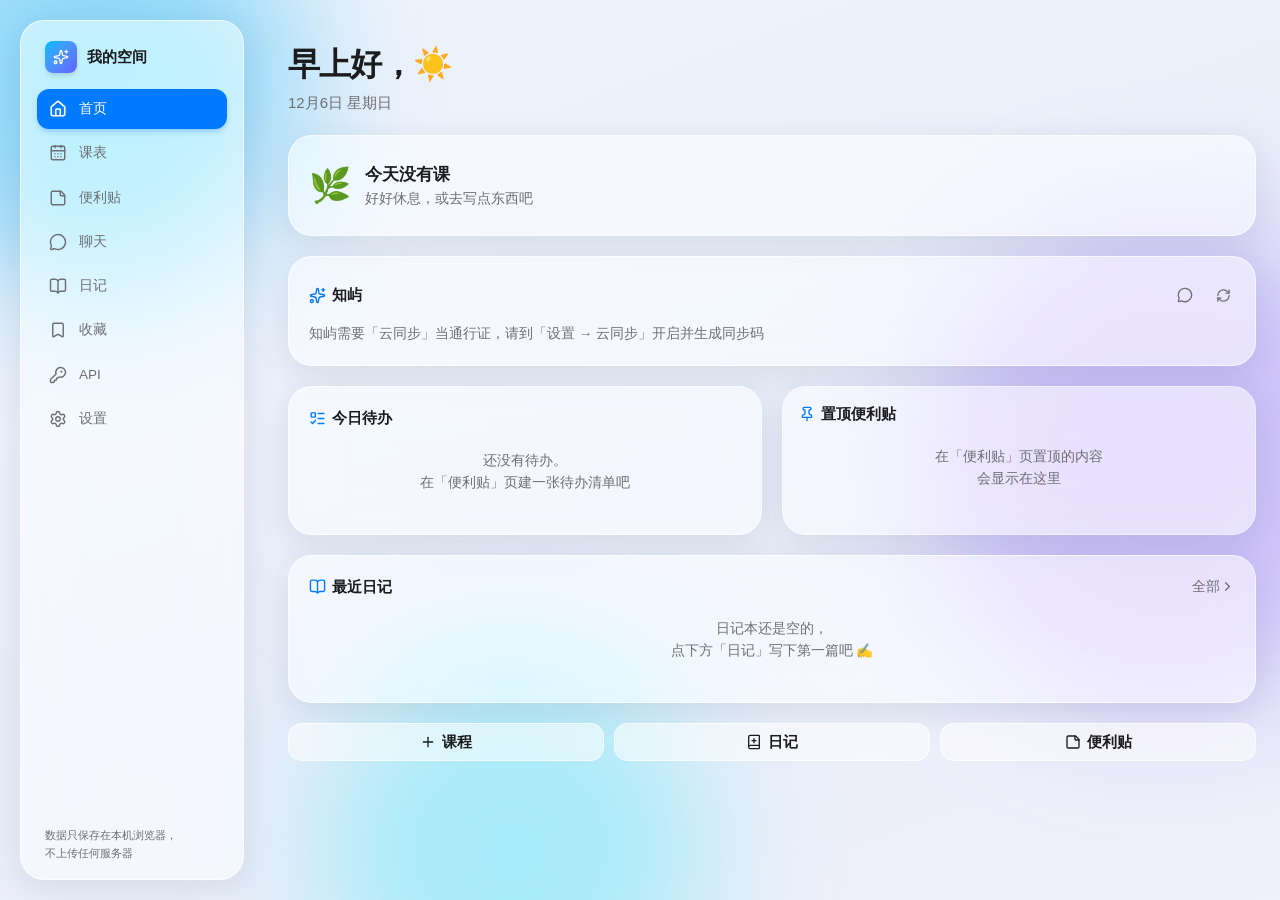
==== commit 70410e91: "排版优化：断点 768→1024、字号与圆角统一、拆脆弱选择器（version 20260927012645）" ====
--- a/index.html
+++ b/index.html
@@ -1 +1 @@
-<!DOCTYPE html><!--mPX2khdx7JiPqUfWSU6c8--><html lang="zh-CN"><head><meta charSet="utf-8"/><meta name="viewport" content="width=device-width, initial-scale=1, viewport-fit=cover, interactive-widget=resizes-content"/><link rel="stylesheet" href="/_next/static/css/cb599e6e95b1a552.css" data-precedence="next"/><link rel="preload" as="script" fetchPriority="low" href="/_next/static/chunks/webpack-01a8b225504b0466.js"/><script src="/_next/static/chunks/4bd1b696-c023c6e3521b1417.js" async=""></script><script src="/_next/static/chunks/255-566af14aff71e752.js" async=""></script><script src="/_next/static/chunks/main-app-4633ac3a20da03d7.js" async=""></script><script src="/_next/static/chunks/44530001-6a14ce924906b4cd.js" async=""></script><script src="/_next/static/chunks/722-b571f963e24b0597.js" async=""></script><script src="/_next/static/chunks/964-34a1d82d440f90f3.js" async=""></script><script src="/_next/static/chunks/650-bb705336bcd23bdc.js" async=""></script><script src="/_next/static/chunks/619-ba102abea3e3d0e4.js" async=""></script><script src="/_next/static/chunks/35-073d240b36287a64.js" async=""></script><script src="/_next/static/chunks/app/layout-73d42ef2e2ee7998.js" async=""></script><script src="/_next/static/chunks/182-0384684e18ff4b1c.js" async=""></script><script src="/_next/static/chunks/516-2156429fc323d1e6.js" async=""></script><script src="/_next/static/chunks/487-e9fa8dfffe1604a2.js" async=""></script><script src="/_next/static/chunks/978-0bf3bae0d8e05a5d.js" async=""></script><script src="/_next/static/chunks/118-f33c60edb018ed4d.js" async=""></script><script src="/_next/static/chunks/app/page-8f60f02d01727cf3.js" async=""></script><meta name="theme-color" media="(prefers-color-scheme: light)" content="#eef4fc"/><meta name="theme-color" media="(prefers-color-scheme: dark)" content="#0d1117"/><title>我的空间</title><meta name="description" content="私人学习仪表盘：日记、课表、便利贴"/><link rel="manifest" href="/manifest.webmanifest"/><link rel="icon" href="/icon.svg?a4c9580616abffd0" type="image/svg+xml" sizes="any"/><link rel="apple-touch-icon" href="/apple-icon.png?86789baee543cb78" type="image/png" sizes="180x180"/><script src="/_next/static/chunks/polyfills-42372ed130431b0a.js" noModule=""></script></head><body><div hidden=""><!--$--><!--/$--></div><script>(function(){try{var s=JSON.parse(localStorage.getItem("space.settings")||"{}").state||{};var t=s.theme||"system";var d=t==="dark"||(t==="system"&&window.matchMedia("(prefers-color-scheme: dark)").matches);document.documentElement.classList.toggle("dark",d);if(s.glass)document.documentElement.setAttribute("data-glass",s.glass);if(s.wallpaper)document.documentElement.setAttribute("data-wallpaper",s.wallpaper);var u=false;try{u=sessionStorage.getItem("space.unlocked")==="1"}catch(e){}if(s.passcode&&!u)document.documentElement.classList.add("app-locking")}catch(e){}})()</script><div aria-hidden="true" class="pointer-events-none fixed inset-0 -z-10 overflow-hidden"><div class="absolute -left-28 -top-32 h-[26rem] w-[26rem] rounded-full bg-[var(--blob-1)] blur-3xl"></div><div class="absolute -right-32 top-1/4 h-[30rem] w-[30rem] rounded-full bg-[var(--blob-2)] blur-3xl"></div><div class="absolute -bottom-36 left-1/4 h-[24rem] w-[24rem] rounded-full bg-[var(--blob-3)] blur-3xl"></div></div><nav class="glass fixed bottom-[var(--nav-gap)] left-[max(0.75rem,env(safe-area-inset-left))] right-[max(0.75rem,env(safe-area-inset-right))] z-40 flex h-[var(--nav-h)] items-stretch rounded-[22px] px-1.5 md:hidden"><a class="flex flex-1 flex-col items-center justify-center gap-1 rounded-2xl text-[12px] font-medium transition-colors text-[var(--accent)]" href="/"><svg xmlns="http://www.w3.org/2000/svg" width="23" height="23" viewBox="0 0 24 24" fill="none" stroke="currentColor" stroke-width="2.2" stroke-linecap="round" stroke-linejoin="round" class="lucide lucide-house lucide-home" aria-hidden="true"><path d="M15 21v-8a1 1 0 0 0-1-1h-4a1 1 0 0 0-1 1v8"></path><path d="M3 10a2 2 0 0 1 .709-1.528l7-6a2 2 0 0 1 2.582 0l7 6A2 2 0 0 1 21 10v9a2 2 0 0 1-2 2H5a2 2 0 0 1-2-2z"></path></svg>首页</a><a class="flex flex-1 flex-col items-center justify-center gap-1 rounded-2xl text-[12px] font-medium transition-colors text-[var(--text-2)]" href="/schedule/"><svg xmlns="http://www.w3.org/2000/svg" width="23" height="23" viewBox="0 0 24 24" fill="none" stroke="currentColor" stroke-width="1.8" stroke-linecap="round" stroke-linejoin="round" class="lucide lucide-calendar-days" aria-hidden="true"><path d="M8 2v3"></path><path d="M16 2v3"></path><rect x="3" y="3" width="18" height="18" rx="2"></rect><path d="M3 9h18"></path><path d="M8 13h.01"></path><path d="M12 13h.01"></path><path d="M16 13h.01"></path><path d="M8 17h.01"></path><path d="M12 17h.01"></path><path d="M16 17h.01"></path></svg>课表</a><a class="flex flex-1 flex-col items-center justify-center gap-1 rounded-2xl text-[12px] font-medium transition-colors text-[var(--text-2)]" href="/notes/"><svg xmlns="http://www.w3.org/2000/svg" width="23" height="23" viewBox="0 0 24 24" fill="none" stroke="currentColor" stroke-width="1.8" stroke-linecap="round" stroke-linejoin="round" class="lucide lucide-sticky-note" aria-hidden="true"><path d="M21 9a2.4 2.4 0 0 0-.706-1.706l-3.588-3.588A2.4 2.4 0 0 0 15 3H5a2 2 0 0 0-2 2v14a2 2 0 0 0 2 2h14a2 2 0 0 0 2-2z"></path><path d="M15 3v5a1 1 0 0 0 1 1h5"></path></svg>便利贴</a><a class="flex flex-1 flex-col items-center justify-center gap-1 rounded-2xl text-[12px] font-medium transition-colors text-[var(--text-2)]" href="/chat/"><svg xmlns="http://www.w3.org/2000/svg" width="23" height="23" viewBox="0 0 24 24" fill="none" stroke="currentColor" stroke-width="1.8" stroke-linecap="round" stroke-linejoin="round" class="lucide lucide-message-circle" aria-hidden="true"><path d="M2.992 16.342a2 2 0 0 1 .094 1.167l-1.065 3.29a1 1 0 0 0 1.236 1.168l3.413-.998a2 2 0 0 1 1.099.092 10 10 0 1 0-4.777-4.719"></path></svg>聊天</a><button type="button" aria-label="更多" aria-expanded="false" class="flex flex-1 flex-col items-center justify-center gap-1 rounded-2xl text-[12px] font-medium transition-colors text-[var(--text-2)]"><svg xmlns="http://www.w3.org/2000/svg" width="23" height="23" viewBox="0 0 24 24" fill="none" stroke="currentColor" stroke-width="1.8" stroke-linecap="round" stroke-linejoin="round" class="lucide lucide-ellipsis lucide-more-horizontal" aria-hidden="true"><circle cx="12" cy="12" r="1"></circle><circle cx="19" cy="12" r="1"></circle><circle cx="5" cy="12" r="1"></circle></svg>更多</button></nav><div class="md:hidden"></div><aside class="desktop-sidebar glass fixed bottom-5 left-5 top-5 z-40 hidden w-[224px] flex-col rounded-card p-4 md:flex"><div class="flex items-center gap-2.5 px-2 pb-4 pt-1"><span class="flex h-8 w-8 items-center justify-center rounded-[10px] bg-gradient-to-br from-sky-400 to-indigo-500 text-white shadow-md"><svg xmlns="http://www.w3.org/2000/svg" width="16" height="16" viewBox="0 0 24 24" fill="none" stroke="currentColor" stroke-width="2" stroke-linecap="round" stroke-linejoin="round" class="lucide lucide-sparkles lucide-stars" aria-hidden="true"><path d="M11.017 2.814a1 1 0 0 1 1.966 0l1.051 5.558a2 2 0 0 0 1.594 1.594l5.558 1.051a1 1 0 0 1 0 1.966l-5.558 1.051a2 2 0 0 0-1.594 1.594l-1.051 5.558a1 1 0 0 1-1.966 0l-1.051-5.558a2 2 0 0 0-1.594-1.594l-5.558-1.051a1 1 0 0 1 0-1.966l5.558-1.051a2 2 0 0 0 1.594-1.594z"></path><path d="M20 2v4"></path><path d="M22 4h-4"></path><circle cx="4" cy="20" r="2"></circle></svg></span><span class="text-[15px] font-semibold">我的空间</span></div><nav class="flex flex-col gap-1"><a class="flex items-center gap-3 rounded-xl px-3 py-2.5 text-[14px] font-medium transition-colors bg-[var(--accent)] text-white shadow-md shadow-blue-500/25" href="/"><svg xmlns="http://www.w3.org/2000/svg" width="18" height="18" viewBox="0 0 24 24" fill="none" stroke="currentColor" stroke-width="2.2" stroke-linecap="round" stroke-linejoin="round" class="lucide lucide-house lucide-home" aria-hidden="true"><path d="M15 21v-8a1 1 0 0 0-1-1h-4a1 1 0 0 0-1 1v8"></path><path d="M3 10a2 2 0 0 1 .709-1.528l7-6a2 2 0 0 1 2.582 0l7 6A2 2 0 0 1 21 10v9a2 2 0 0 1-2 2H5a2 2 0 0 1-2-2z"></path></svg>首页</a><a class="flex items-center gap-3 rounded-xl px-3 py-2.5 text-[14px] font-medium transition-colors text-[var(--text-2)] hover:bg-black/5 hover:text-[var(--text-1)] dark:hover:bg-white/10" href="/schedule/"><svg xmlns="http://www.w3.org/2000/svg" width="18" height="18" viewBox="0 0 24 24" fill="none" stroke="currentColor" stroke-width="1.9" stroke-linecap="round" stroke-linejoin="round" class="lucide lucide-calendar-days" aria-hidden="true"><path d="M8 2v3"></path><path d="M16 2v3"></path><rect x="3" y="3" width="18" height="18" rx="2"></rect><path d="M3 9h18"></path><path d="M8 13h.01"></path><path d="M12 13h.01"></path><path d="M16 13h.01"></path><path d="M8 17h.01"></path><path d="M12 17h.01"></path><path d="M16 17h.01"></path></svg>课表</a><a class="flex items-center gap-3 rounded-xl px-3 py-2.5 text-[14px] font-medium transition-colors text-[var(--text-2)] hover:bg-black/5 hover:text-[var(--text-1)] dark:hover:bg-white/10" href="/notes/"><svg xmlns="http://www.w3.org/2000/svg" width="18" height="18" viewBox="0 0 24 24" fill="none" stroke="currentColor" stroke-width="1.9" stroke-linecap="round" stroke-linejoin="round" class="lucide lucide-sticky-note" aria-hidden="true"><path d="M21 9a2.4 2.4 0 0 0-.706-1.706l-3.588-3.588A2.4 2.4 0 0 0 15 3H5a2 2 0 0 0-2 2v14a2 2 0 0 0 2 2h14a2 2 0 0 0 2-2z"></path><path d="M15 3v5a1 1 0 0 0 1 1h5"></path></svg>便利贴</a><a class="flex items-center gap-3 rounded-xl px-3 py-2.5 text-[14px] font-medium transition-colors text-[var(--text-2)] hover:bg-black/5 hover:text-[var(--text-1)] dark:hover:bg-white/10" href="/chat/"><svg xmlns="http://www.w3.org/2000/svg" width="18" height="18" viewBox="0 0 24 24" fill="none" stroke="currentColor" stroke-width="1.9" stroke-linecap="round" stroke-linejoin="round" class="lucide lucide-message-circle" aria-hidden="true"><path d="M2.992 16.342a2 2 0 0 1 .094 1.167l-1.065 3.29a1 1 0 0 0 1.236 1.168l3.413-.998a2 2 0 0 1 1.099.092 10 10 0 1 0-4.777-4.719"></path></svg>聊天</a><a class="flex items-center gap-3 rounded-xl px-3 py-2.5 text-[14px] font-medium transition-colors text-[var(--text-2)] hover:bg-black/5 hover:text-[var(--text-1)] dark:hover:bg-white/10" href="/diary/"><svg xmlns="http://www.w3.org/2000/svg" width="18" height="18" viewBox="0 0 24 24" fill="none" stroke="currentColor" stroke-width="1.9" stroke-linecap="round" stroke-linejoin="round" class="lucide lucide-book-open" aria-hidden="true"><path d="M12 5v16"></path><path d="M20.001 19A2 2 0 0022 17V5a2 2 0 00-1.999-2L16 3.002A5 5 0 0012 5a5 5 0 00-4-2H4a2 2 0 00-2 2v12a2 2 0 001.999 2H8a5 5 0 014 2 5 5 0 014-2z"></path></svg>日记</a><a class="flex items-center gap-3 rounded-xl px-3 py-2.5 text-[14px] font-medium transition-colors text-[var(--text-2)] hover:bg-black/5 hover:text-[var(--text-1)] dark:hover:bg-white/10" href="/links/"><svg xmlns="http://www.w3.org/2000/svg" width="18" height="18" viewBox="0 0 24 24" fill="none" stroke="currentColor" stroke-width="1.9" stroke-linecap="round" stroke-linejoin="round" class="lucide lucide-bookmark" aria-hidden="true"><path d="M17 3a2 2 0 0 1 2 2v15a1 1 0 0 1-1.496.868l-4.512-2.578a2 2 0 0 0-1.984 0l-4.512 2.578A1 1 0 0 1 5 20V5a2 2 0 0 1 2-2z"></path></svg>收藏</a><a class="flex items-center gap-3 rounded-xl px-3 py-2.5 text-[14px] font-medium transition-colors text-[var(--text-2)] hover:bg-black/5 hover:text-[var(--text-1)] dark:hover:bg-white/10" href="/api/"><svg xmlns="http://www.w3.org/2000/svg" width="18" height="18" viewBox="0 0 24 24" fill="none" stroke="currentColor" stroke-width="1.9" stroke-linecap="round" stroke-linejoin="round" class="lucide lucide-key-round" aria-hidden="true"><path d="M2.586 17.414A2 2 0 0 0 2 18.828V21a1 1 0 0 0 1 1h3a1 1 0 0 0 1-1v-1a1 1 0 0 1 1-1h1a1 1 0 0 0 1-1v-1a1 1 0 0 1 1-1h.172a2 2 0 0 0 1.414-.586l.814-.814a6.5 6.5 0 1 0-4-4z"></path><circle cx="16.5" cy="7.5" r=".5" fill="currentColor"></circle></svg>API</a><a class="flex items-center gap-3 rounded-xl px-3 py-2.5 text-[14px] font-medium transition-colors text-[var(--text-2)] hover:bg-black/5 hover:text-[var(--text-1)] dark:hover:bg-white/10" href="/settings/"><svg xmlns="http://www.w3.org/2000/svg" width="18" height="18" viewBox="0 0 24 24" fill="none" stroke="currentColor" stroke-width="1.9" stroke-linecap="round" stroke-linejoin="round" class="lucide lucide-settings" aria-hidden="true"><path d="M9.671 4.136a2.34 2.34 0 0 1 4.659 0 2.34 2.34 0 0 0 3.319 1.915 2.34 2.34 0 0 1 2.33 4.033 2.34 2.34 0 0 0 0 3.831 2.34 2.34 0 0 1-2.33 4.033 2.34 2.34 0 0 0-3.319 1.915 2.34 2.34 0 0 1-4.659 0 2.34 2.34 0 0 0-3.32-1.915 2.34 2.34 0 0 1-2.33-4.033 2.34 2.34 0 0 0 0-3.831A2.34 2.34 0 0 1 6.35 6.051a2.34 2.34 0 0 0 3.319-1.915"></path><circle cx="12" cy="12" r="3"></circle></svg>设置</a></nav><p class="mt-auto px-2 text-[11px] leading-relaxed text-[var(--text-2)]">数据只保存在本机浏览器，<br/>不上传任何服务器</p></aside><div class="md:pl-[264px]"><main class="mx-auto w-full max-w-[1020px]"><div class="animate-pulse space-y-5"><div class="h-16 w-44 rounded-2xl bg-black/5 dark:bg-white/10"></div><div class="h-32 rounded-card bg-black/5 dark:bg-white/10"></div><div class="h-44 rounded-card bg-black/5 dark:bg-white/10"></div><div class="grid grid-cols-1 gap-5 md:grid-cols-2"><div class="h-40 rounded-card bg-black/5 dark:bg-white/10"></div><div class="h-40 rounded-card bg-black/5 dark:bg-white/10"></div></div><div class="h-36 rounded-card bg-black/5 dark:bg-white/10"></div><div class="h-11 rounded-card bg-black/5 dark:bg-white/10"></div></div><!--$--><!--/$--></main></div><script src="/_next/static/chunks/webpack-01a8b225504b0466.js" id="_R_" async=""></script><script>(self.__next_f=self.__next_f||[]).push([0])</script><script>self.__next_f.push([1,"1:\"$Sreact.fragment\"\n2:I[5325,[\"730\",\"static/chunks/44530001-6a14ce924906b4cd.js\",\"722\",\"static/chunks/722-b571f963e24b0597.js\",\"964\",\"static/chunks/964-34a1d82d440f90f3.js\",\"650\",\"static/chunks/650-bb705336bcd23bdc.js\",\"619\",\"static/chunks/619-ba102abea3e3d0e4.js\",\"35\",\"static/chunks/35-073d240b36287a64.js\",\"177\",\"static/chunks/app/layout-73d42ef2e2ee7998.js\"],\"Nav\"]\n3:I[9766,[],\"\"]\n4:I[8924,[],\"\"]\n5:I[4015,[\"730\",\"static/chunks/44530001-6a14ce924906b4cd.js\",\"722\",\"static/chunks/722-b571f963e24b0597.js\",\"964\",\"static/chunks/964-34a1d82d440f90f3.js\",\"650\",\"static/chunks/650-bb705336bcd23bdc.js\",\"619\",\"static/chunks/619-ba102abea3e3d0e4.js\",\"35\",\"static/chunks/35-073d240b36287a64.js\",\"177\",\"static/chunks/app/layout-73d42ef2e2ee7998.js\"],\"LockScreen\"]\n6:I[1233,[\"730\",\"static/chunks/44530001-6a14ce924906b4cd.js\",\"722\",\"static/chunks/722-b571f963e24b0597.js\",\"964\",\"static/chunks/964-34a1d82d440f90f3.js\",\"650\",\"static/chunks/650-bb705336bcd23bdc.js\",\"619\",\"static/chunks/619-ba102abea3e3d0e4.js\",\"35\",\"static/chunks/35-073d240b36287a64.js\",\"177\",\"static/chunks/app/layout-73d42ef2e2ee7998.js\"],\"SyncRunner\"]\n7:I[5415,[\"730\",\"static/chunks/44530001-6a14ce924906b4cd.js\",\"722\",\"static/chunks/722-b571f963e24b0597.js\",\"964\",\"static/chunks/964-34a1d82d440f90f3.js\",\"650\",\"static/chunks/650-bb705336bcd23bdc.js\",\"619\",\"static/chunks/619-ba102abea3e3d0e4.js\",\"35\",\"static/chunks/35-073d240b36287a64.js\",\"177\",\"static/chunks/app/layout-73d42ef2e2ee7998.js\"],\"SWRegister\"]\n8:I[1959,[],\"ClientPageRoot\"]\n9:I[5557,[\"730\",\"static/chunks/44530001-6a14ce924906b4cd.js\",\"722\",\"static/chunks/722-b571f963e24b0597.js\",\"964\",\"static/chunks/964-34a1d82d440f90f3.js\",\"650\",\"static/chunks/650-bb705336bcd23bdc.js\",\"619\",\"static/chunks/619-ba102abea3e3d0e4.js\",\"182\",\"static/chunks/182-0384684e18ff4b1c.js\",\"516\",\"static/chunks/516-2156429fc323d1e6.js\",\"487\",\"static/chunks/487-e9fa8dfffe1604a2.js\",\"978\",\"static/chunks/978-0bf3bae0d8e05a5d.js\",\"118\",\"static/chunks/118-f33c60edb018ed4d.js\",\"974\",\"static/chunks/app/page-8f60f02d01727cf3.js\"],\"default\"]\nc:I[44"])</script><script>self.__next_f.push([1,"31,[],\"OutletBoundary\"]\ne:I[5278,[],\"AsyncMetadataOutlet\"]\n10:I[4431,[],\"ViewportBoundary\"]\n12:I[4431,[],\"MetadataBoundary\"]\n13:\"$Sreact.suspense\"\n15:I[7150,[],\"\"]\n:HL[\"/_next/static/css/cb599e6e95b1a552.css\",\"style\"]\n"])</script><script>self.__next_f.push([1,"0:{\"P\":null,\"b\":\"mPX2khdx7JiPqUfWSU6c8\",\"p\":\"\",\"c\":[\"\",\"\"],\"i\":false,\"f\":[[[\"\",{\"children\":[\"__PAGE__\",{}]},\"$undefined\",\"$undefined\",true],[\"\",[\"$\",\"$1\",\"c\",{\"children\":[[[\"$\",\"link\",\"0\",{\"rel\":\"stylesheet\",\"href\":\"/_next/static/css/cb599e6e95b1a552.css\",\"precedence\":\"next\",\"crossOrigin\":\"$undefined\",\"nonce\":\"$undefined\"}]],[\"$\",\"html\",null,{\"lang\":\"zh-CN\",\"suppressHydrationWarning\":true,\"children\":[\"$\",\"body\",null,{\"children\":[[\"$\",\"script\",null,{\"dangerouslySetInnerHTML\":{\"__html\":\"(function(){try{var s=JSON.parse(localStorage.getItem(\\\"space.settings\\\")||\\\"{}\\\").state||{};var t=s.theme||\\\"system\\\";var d=t===\\\"dark\\\"||(t===\\\"system\\\"\u0026\u0026window.matchMedia(\\\"(prefers-color-scheme: dark)\\\").matches);document.documentElement.classList.toggle(\\\"dark\\\",d);if(s.glass)document.documentElement.setAttribute(\\\"data-glass\\\",s.glass);if(s.wallpaper)document.documentElement.setAttribute(\\\"data-wallpaper\\\",s.wallpaper);var u=false;try{u=sessionStorage.getItem(\\\"space.unlocked\\\")===\\\"1\\\"}catch(e){}if(s.passcode\u0026\u0026!u)document.documentElement.classList.add(\\\"app-locking\\\")}catch(e){}})()\"}}],[\"$\",\"div\",null,{\"aria-hidden\":true,\"className\":\"pointer-events-none fixed inset-0 -z-10 overflow-hidden\",\"children\":[[\"$\",\"div\",null,{\"className\":\"absolute -left-28 -top-32 h-[26rem] w-[26rem] rounded-full bg-[var(--blob-1)] blur-3xl\"}],[\"$\",\"div\",null,{\"className\":\"absolute -right-32 top-1/4 h-[30rem] w-[30rem] rounded-full bg-[var(--blob-2)] blur-3xl\"}],[\"$\",\"div\",null,{\"className\":\"absolute -bottom-36 left-1/4 h-[24rem] w-[24rem] rounded-full bg-[var(--blob-3)] blur-3xl\"}]]}],[\"$\",\"$L2\",null,{}],[\"$\",\"div\",null,{\"className\":\"md:pl-[264px]\",\"children\":[\"$\",\"main\",null,{\"className\":\"mx-auto w-full max-w-[1020px]\",\"children\":[\"$\",\"$L3\",null,{\"parallelRouterKey\":\"children\",\"error\":\"$undefined\",\"errorStyles\":\"$undefined\",\"errorScripts\":\"$undefined\",\"template\":[\"$\",\"$L4\",null,{}],\"templateStyles\":\"$undefined\",\"templateScripts\":\"$undefined\",\"notFound\":[[[\"$\",\"title\",null,{\"children\":\"404: This page could not be found.\"}],[\"$\",\"div\",null,{\"style\":{\"fontFamily\":\"system-ui,\\\"Segoe UI\\\",Roboto,Helvetica,Arial,sans-serif,\\\"Apple Color Emoji\\\",\\\"Segoe UI Emoji\\\"\",\"height\":\"100vh\",\"textAlign\":\"center\",\"display\":\"flex\",\"flexDirection\":\"column\",\"alignItems\":\"center\",\"justifyContent\":\"center\"},\"children\":[\"$\",\"div\",null,{\"children\":[[\"$\",\"style\",null,{\"dangerouslySetInnerHTML\":{\"__html\":\"body{color:#000;background:#fff;margin:0}.next-error-h1{border-right:1px solid rgba(0,0,0,.3)}@media (prefers-color-scheme:dark){body{color:#fff;background:#000}.next-error-h1{border-right:1px solid rgba(255,255,255,.3)}}\"}}],[\"$\",\"h1\",null,{\"className\":\"next-error-h1\",\"style\":{\"display\":\"inline-block\",\"margin\":\"0 20px 0 0\",\"padding\":\"0 23px 0 0\",\"fontSize\":24,\"fontWeight\":500,\"verticalAlign\":\"top\",\"lineHeight\":\"49px\"},\"children\":404}],[\"$\",\"div\",null,{\"style\":{\"display\":\"inline-block\"},\"children\":[\"$\",\"h2\",null,{\"style\":{\"fontSize\":14,\"fontWeight\":400,\"lineHeight\":\"49px\",\"margin\":0},\"children\":\"This page could not be found.\"}]}]]}]}]],[]],\"forbidden\":\"$undefined\",\"unauthorized\":\"$undefined\"}]}]}],[\"$\",\"$L5\",null,{}],[\"$\",\"$L6\",null,{}],[\"$\",\"$L7\",null,{}]]}]}]]}],{\"children\":[\"__PAGE__\",[\"$\",\"$1\",\"c\",{\"children\":[[\"$\",\"$L8\",null,{\"Component\":\"$9\",\"searchParams\":{},\"params\":{},\"promises\":[\"$@a\",\"$@b\"]}],null,[\"$\",\"$Lc\",null,{\"children\":[\"$Ld\",[\"$\",\"$Le\",null,{\"promise\":\"$@f\"}]]}]]}],{},null,false]},null,false],[\"$\",\"$1\",\"h\",{\"children\":[null,[[\"$\",\"$L10\",null,{\"children\":\"$L11\"}],null],[\"$\",\"$L12\",null,{\"children\":[\"$\",\"div\",null,{\"hidden\":true,\"children\":[\"$\",\"$13\",null,{\"fallback\":null,\"children\":\"$L14\"}]}]}]]}],false]],\"m\":\"$undefined\",\"G\":[\"$15\",[]],\"s\":false,\"S\":true}\n"])</script><script>self.__next_f.push([1,"a:{}\nb:\"$0:f:0:1:2:children:1:props:children:0:props:params\"\n"])</script><script>self.__next_f.push([1,"11:[[\"$\",\"meta\",\"0\",{\"charSet\":\"utf-8\"}],[\"$\",\"meta\",\"1\",{\"name\":\"viewport\",\"content\":\"width=device-width, initial-scale=1, viewport-fit=cover, interactive-widget=resizes-content\"}],[\"$\",\"meta\",\"2\",{\"name\":\"theme-color\",\"media\":\"(prefers-color-scheme: light)\",\"content\":\"#eef4fc\"}],[\"$\",\"meta\",\"3\",{\"name\":\"theme-color\",\"media\":\"(prefers-color-scheme: dark)\",\"content\":\"#0d1117\"}]]\nd:null\n"])</script><script>self.__next_f.push([1,"16:I[622,[],\"IconMark\"]\nf:{\"metadata\":[[\"$\",\"title\",\"0\",{\"children\":\"我的空间\"}],[\"$\",\"meta\",\"1\",{\"name\":\"description\",\"content\":\"私人学习仪表盘：日记、课表、便利贴\"}],[\"$\",\"link\",\"2\",{\"rel\":\"manifest\",\"href\":\"/manifest.webmanifest\",\"crossOrigin\":\"$undefined\"}],[\"$\",\"link\",\"3\",{\"rel\":\"icon\",\"href\":\"/icon.svg?a4c9580616abffd0\",\"type\":\"image/svg+xml\",\"sizes\":\"any\"}],[\"$\",\"link\",\"4\",{\"rel\":\"apple-touch-icon\",\"href\":\"/apple-icon.png?86789baee543cb78\",\"type\":\"image/png\",\"sizes\":\"180x180\"}],[\"$\",\"$L16\",\"5\",{}]],\"error\":null,\"digest\":\"$undefined\"}\n"])</script><script>self.__next_f.push([1,"14:\"$f:metadata\"\n"])</script></body></html>+<!DOCTYPE html><!--hZBiRnXyDjVwj5SQ7mVwC--><html lang="zh-CN"><head><meta charSet="utf-8"/><meta name="viewport" content="width=device-width, initial-scale=1, viewport-fit=cover, interactive-widget=resizes-content"/><link rel="stylesheet" href="/_next/static/css/226291dcbeb13a62.css" data-precedence="next"/><link rel="preload" as="script" fetchPriority="low" href="/_next/static/chunks/webpack-01a8b225504b0466.js"/><script src="/_next/static/chunks/4bd1b696-c023c6e3521b1417.js" async=""></script><script src="/_next/static/chunks/255-566af14aff71e752.js" async=""></script><script src="/_next/static/chunks/main-app-4633ac3a20da03d7.js" async=""></script><script src="/_next/static/chunks/44530001-6a14ce924906b4cd.js" async=""></script><script src="/_next/static/chunks/722-b571f963e24b0597.js" async=""></script><script src="/_next/static/chunks/964-34a1d82d440f90f3.js" async=""></script><script src="/_next/static/chunks/650-bb705336bcd23bdc.js" async=""></script><script src="/_next/static/chunks/619-ba102abea3e3d0e4.js" async=""></script><script src="/_next/static/chunks/35-073d240b36287a64.js" async=""></script><script src="/_next/static/chunks/app/layout-f6a1d27d9c30951c.js" async=""></script><script src="/_next/static/chunks/182-0384684e18ff4b1c.js" async=""></script><script src="/_next/static/chunks/516-2156429fc323d1e6.js" async=""></script><script src="/_next/static/chunks/487-e9fa8dfffe1604a2.js" async=""></script><script src="/_next/static/chunks/978-0ab8fe783457849a.js" async=""></script><script src="/_next/static/chunks/118-95cafeba01e60e40.js" async=""></script><script src="/_next/static/chunks/app/page-2086bb38f3d9f2f2.js" async=""></script><meta name="theme-color" media="(prefers-color-scheme: light)" content="#eef4fc"/><meta name="theme-color" media="(prefers-color-scheme: dark)" content="#0d1117"/><title>我的空间</title><meta name="description" content="私人学习仪表盘：日记、课表、便利贴"/><link rel="manifest" href="/manifest.webmanifest"/><link rel="icon" href="/icon.svg?a4c9580616abffd0" type="image/svg+xml" sizes="any"/><link rel="apple-touch-icon" href="/apple-icon.png?86789baee543cb78" type="image/png" sizes="180x180"/><script src="/_next/static/chunks/polyfills-42372ed130431b0a.js" noModule=""></script></head><body><div hidden=""><!--$--><!--/$--></div><script>(function(){try{var s=JSON.parse(localStorage.getItem("space.settings")||"{}").state||{};var t=s.theme||"system";var d=t==="dark"||(t==="system"&&window.matchMedia("(prefers-color-scheme: dark)").matches);document.documentElement.classList.toggle("dark",d);if(s.glass)document.documentElement.setAttribute("data-glass",s.glass);if(s.wallpaper)document.documentElement.setAttribute("data-wallpaper",s.wallpaper);var u=false;try{u=sessionStorage.getItem("space.unlocked")==="1"}catch(e){}if(s.passcode&&!u)document.documentElement.classList.add("app-locking")}catch(e){}})()</script><div aria-hidden="true" class="pointer-events-none fixed inset-0 -z-10 overflow-hidden"><div class="absolute -left-28 -top-32 h-[26rem] w-[26rem] rounded-full bg-[var(--blob-1)] blur-3xl"></div><div class="absolute -right-32 top-1/4 h-[30rem] w-[30rem] rounded-full bg-[var(--blob-2)] blur-3xl"></div><div class="absolute -bottom-36 left-1/4 h-[24rem] w-[24rem] rounded-full bg-[var(--blob-3)] blur-3xl"></div></div><nav class="glass fixed bottom-[var(--nav-gap)] left-[max(0.75rem,env(safe-area-inset-left))] right-[max(0.75rem,env(safe-area-inset-right))] z-40 flex h-[var(--nav-h)] items-stretch rounded-card px-1.5 lg:hidden"><a class="flex flex-1 flex-col items-center justify-center gap-1 whitespace-nowrap rounded-2xl text-cap font-medium leading-none transition-colors text-[var(--accent)]" href="/"><svg xmlns="http://www.w3.org/2000/svg" width="23" height="23" viewBox="0 0 24 24" fill="none" stroke="currentColor" stroke-width="2.2" stroke-linecap="round" stroke-linejoin="round" class="lucide lucide-house lucide-home" aria-hidden="true"><path d="M15 21v-8a1 1 0 0 0-1-1h-4a1 1 0 0 0-1 1v8"></path><path d="M3 10a2 2 0 0 1 .709-1.528l7-6a2 2 0 0 1 2.582 0l7 6A2 2 0 0 1 21 10v9a2 2 0 0 1-2 2H5a2 2 0 0 1-2-2z"></path></svg>首页</a><a class="flex flex-1 flex-col items-center justify-center gap-1 whitespace-nowrap rounded-2xl text-cap font-medium leading-none transition-colors text-[var(--text-2)]" href="/schedule/"><svg xmlns="http://www.w3.org/2000/svg" width="23" height="23" viewBox="0 0 24 24" fill="none" stroke="currentColor" stroke-width="1.8" stroke-linecap="round" stroke-linejoin="round" class="lucide lucide-calendar-days" aria-hidden="true"><path d="M8 2v3"></path><path d="M16 2v3"></path><rect x="3" y="3" width="18" height="18" rx="2"></rect><path d="M3 9h18"></path><path d="M8 13h.01"></path><path d="M12 13h.01"></path><path d="M16 13h.01"></path><path d="M8 17h.01"></path><path d="M12 17h.01"></path><path d="M16 17h.01"></path></svg>课表</a><a class="flex flex-1 flex-col items-center justify-center gap-1 whitespace-nowrap rounded-2xl text-cap font-medium leading-none transition-colors text-[var(--text-2)]" href="/notes/"><svg xmlns="http://www.w3.org/2000/svg" width="23" height="23" viewBox="0 0 24 24" fill="none" stroke="currentColor" stroke-width="1.8" stroke-linecap="round" stroke-linejoin="round" class="lucide lucide-sticky-note" aria-hidden="true"><path d="M21 9a2.4 2.4 0 0 0-.706-1.706l-3.588-3.588A2.4 2.4 0 0 0 15 3H5a2 2 0 0 0-2 2v14a2 2 0 0 0 2 2h14a2 2 0 0 0 2-2z"></path><path d="M15 3v5a1 1 0 0 0 1 1h5"></path></svg>便利贴</a><a class="flex flex-1 flex-col items-center justify-center gap-1 whitespace-nowrap rounded-2xl text-cap font-medium leading-none transition-colors text-[var(--text-2)]" href="/chat/"><svg xmlns="http://www.w3.org/2000/svg" width="23" height="23" viewBox="0 0 24 24" fill="none" stroke="currentColor" stroke-width="1.8" stroke-linecap="round" stroke-linejoin="round" class="lucide lucide-message-circle" aria-hidden="true"><path d="M2.992 16.342a2 2 0 0 1 .094 1.167l-1.065 3.29a1 1 0 0 0 1.236 1.168l3.413-.998a2 2 0 0 1 1.099.092 10 10 0 1 0-4.777-4.719"></path></svg>聊天</a><button type="button" aria-label="更多" aria-expanded="false" class="flex flex-1 flex-col items-center justify-center gap-1 whitespace-nowrap rounded-2xl text-cap font-medium leading-none transition-colors text-[var(--text-2)]"><svg xmlns="http://www.w3.org/2000/svg" width="23" height="23" viewBox="0 0 24 24" fill="none" stroke="currentColor" stroke-width="1.8" stroke-linecap="round" stroke-linejoin="round" class="lucide lucide-ellipsis lucide-more-horizontal" aria-hidden="true"><circle cx="12" cy="12" r="1"></circle><circle cx="19" cy="12" r="1"></circle><circle cx="5" cy="12" r="1"></circle></svg>更多</button></nav><div class="lg:hidden"></div><aside class="desktop-sidebar glass fixed bottom-5 left-5 top-5 z-40 hidden w-[var(--sidebar-w)] flex-col rounded-card p-4 lg:flex"><div class="flex items-center gap-2.5 px-2 pb-4 pt-1"><span class="flex h-8 w-8 items-center justify-center rounded-lg bg-gradient-to-br from-sky-400 to-indigo-500 text-white shadow-md"><svg xmlns="http://www.w3.org/2000/svg" width="16" height="16" viewBox="0 0 24 24" fill="none" stroke="currentColor" stroke-width="2" stroke-linecap="round" stroke-linejoin="round" class="lucide lucide-sparkles lucide-stars" aria-hidden="true"><path d="M11.017 2.814a1 1 0 0 1 1.966 0l1.051 5.558a2 2 0 0 0 1.594 1.594l5.558 1.051a1 1 0 0 1 0 1.966l-5.558 1.051a2 2 0 0 0-1.594 1.594l-1.051 5.558a1 1 0 0 1-1.966 0l-1.051-5.558a2 2 0 0 0-1.594-1.594l-5.558-1.051a1 1 0 0 1 0-1.966l5.558-1.051a2 2 0 0 0 1.594-1.594z"></path><path d="M20 2v4"></path><path d="M22 4h-4"></path><circle cx="4" cy="20" r="2"></circle></svg></span><span class="text-body font-semibold">我的空间</span></div><nav class="flex flex-col gap-1"><a class="flex items-center gap-3 rounded-xl px-3 py-2.5 text-sub font-medium transition-colors bg-[var(--accent)] text-white shadow-md shadow-blue-500/25" href="/"><svg xmlns="http://www.w3.org/2000/svg" width="18" height="18" viewBox="0 0 24 24" fill="none" stroke="currentColor" stroke-width="2.2" stroke-linecap="round" stroke-linejoin="round" class="lucide lucide-house lucide-home" aria-hidden="true"><path d="M15 21v-8a1 1 0 0 0-1-1h-4a1 1 0 0 0-1 1v8"></path><path d="M3 10a2 2 0 0 1 .709-1.528l7-6a2 2 0 0 1 2.582 0l7 6A2 2 0 0 1 21 10v9a2 2 0 0 1-2 2H5a2 2 0 0 1-2-2z"></path></svg>首页</a><a class="flex items-center gap-3 rounded-xl px-3 py-2.5 text-sub font-medium transition-colors text-[var(--text-2)] hover:bg-black/5 hover:text-[var(--text-1)] dark:hover:bg-white/10" href="/schedule/"><svg xmlns="http://www.w3.org/2000/svg" width="18" height="18" viewBox="0 0 24 24" fill="none" stroke="currentColor" stroke-width="1.9" stroke-linecap="round" stroke-linejoin="round" class="lucide lucide-calendar-days" aria-hidden="true"><path d="M8 2v3"></path><path d="M16 2v3"></path><rect x="3" y="3" width="18" height="18" rx="2"></rect><path d="M3 9h18"></path><path d="M8 13h.01"></path><path d="M12 13h.01"></path><path d="M16 13h.01"></path><path d="M8 17h.01"></path><path d="M12 17h.01"></path><path d="M16 17h.01"></path></svg>课表</a><a class="flex items-center gap-3 rounded-xl px-3 py-2.5 text-sub font-medium transition-colors text-[var(--text-2)] hover:bg-black/5 hover:text-[var(--text-1)] dark:hover:bg-white/10" href="/notes/"><svg xmlns="http://www.w3.org/2000/svg" width="18" height="18" viewBox="0 0 24 24" fill="none" stroke="currentColor" stroke-width="1.9" stroke-linecap="round" stroke-linejoin="round" class="lucide lucide-sticky-note" aria-hidden="true"><path d="M21 9a2.4 2.4 0 0 0-.706-1.706l-3.588-3.588A2.4 2.4 0 0 0 15 3H5a2 2 0 0 0-2 2v14a2 2 0 0 0 2 2h14a2 2 0 0 0 2-2z"></path><path d="M15 3v5a1 1 0 0 0 1 1h5"></path></svg>便利贴</a><a class="flex items-center gap-3 rounded-xl px-3 py-2.5 text-sub font-medium transition-colors text-[var(--text-2)] hover:bg-black/5 hover:text-[var(--text-1)] dark:hover:bg-white/10" href="/chat/"><svg xmlns="http://www.w3.org/2000/svg" width="18" height="18" viewBox="0 0 24 24" fill="none" stroke="currentColor" stroke-width="1.9" stroke-linecap="round" stroke-linejoin="round" class="lucide lucide-message-circle" aria-hidden="true"><path d="M2.992 16.342a2 2 0 0 1 .094 1.167l-1.065 3.29a1 1 0 0 0 1.236 1.168l3.413-.998a2 2 0 0 1 1.099.092 10 10 0 1 0-4.777-4.719"></path></svg>聊天</a><a class="flex items-center gap-3 rounded-xl px-3 py-2.5 text-sub font-medium transition-colors text-[var(--text-2)] hover:bg-black/5 hover:text-[var(--text-1)] dark:hover:bg-white/10" href="/diary/"><svg xmlns="http://www.w3.org/2000/svg" width="18" height="18" viewBox="0 0 24 24" fill="none" stroke="currentColor" stroke-width="1.9" stroke-linecap="round" stroke-linejoin="round" class="lucide lucide-book-open" aria-hidden="true"><path d="M12 5v16"></path><path d="M20.001 19A2 2 0 0022 17V5a2 2 0 00-1.999-2L16 3.002A5 5 0 0012 5a5 5 0 00-4-2H4a2 2 0 00-2 2v12a2 2 0 001.999 2H8a5 5 0 014 2 5 5 0 014-2z"></path></svg>日记</a><a class="flex items-center gap-3 rounded-xl px-3 py-2.5 text-sub font-medium transition-colors text-[var(--text-2)] hover:bg-black/5 hover:text-[var(--text-1)] dark:hover:bg-white/10" href="/links/"><svg xmlns="http://www.w3.org/2000/svg" width="18" height="18" viewBox="0 0 24 24" fill="none" stroke="currentColor" stroke-width="1.9" stroke-linecap="round" stroke-linejoin="round" class="lucide lucide-bookmark" aria-hidden="true"><path d="M17 3a2 2 0 0 1 2 2v15a1 1 0 0 1-1.496.868l-4.512-2.578a2 2 0 0 0-1.984 0l-4.512 2.578A1 1 0 0 1 5 20V5a2 2 0 0 1 2-2z"></path></svg>收藏</a><a class="flex items-center gap-3 rounded-xl px-3 py-2.5 text-sub font-medium transition-colors text-[var(--text-2)] hover:bg-black/5 hover:text-[var(--text-1)] dark:hover:bg-white/10" href="/api/"><svg xmlns="http://www.w3.org/2000/svg" width="18" height="18" viewBox="0 0 24 24" fill="none" stroke="currentColor" stroke-width="1.9" stroke-linecap="round" stroke-linejoin="round" class="lucide lucide-key-round" aria-hidden="true"><path d="M2.586 17.414A2 2 0 0 0 2 18.828V21a1 1 0 0 0 1 1h3a1 1 0 0 0 1-1v-1a1 1 0 0 1 1-1h1a1 1 0 0 0 1-1v-1a1 1 0 0 1 1-1h.172a2 2 0 0 0 1.414-.586l.814-.814a6.5 6.5 0 1 0-4-4z"></path><circle cx="16.5" cy="7.5" r=".5" fill="currentColor"></circle></svg>API</a><a class="flex items-center gap-3 rounded-xl px-3 py-2.5 text-sub font-medium transition-colors text-[var(--text-2)] hover:bg-black/5 hover:text-[var(--text-1)] dark:hover:bg-white/10" href="/settings/"><svg xmlns="http://www.w3.org/2000/svg" width="18" height="18" viewBox="0 0 24 24" fill="none" stroke="currentColor" stroke-width="1.9" stroke-linecap="round" stroke-linejoin="round" class="lucide lucide-settings" aria-hidden="true"><path d="M9.671 4.136a2.34 2.34 0 0 1 4.659 0 2.34 2.34 0 0 0 3.319 1.915 2.34 2.34 0 0 1 2.33 4.033 2.34 2.34 0 0 0 0 3.831 2.34 2.34 0 0 1-2.33 4.033 2.34 2.34 0 0 0-3.319 1.915 2.34 2.34 0 0 1-4.659 0 2.34 2.34 0 0 0-3.32-1.915 2.34 2.34 0 0 1-2.33-4.033 2.34 2.34 0 0 0 0-3.831A2.34 2.34 0 0 1 6.35 6.051a2.34 2.34 0 0 0 3.319-1.915"></path><circle cx="12" cy="12" r="3"></circle></svg>设置</a></nav><p class="mt-auto px-2 text-micro leading-relaxed text-[var(--text-2)]">数据只保存在本机浏览器，<br/>不上传任何服务器</p></aside><div class="lg:pl-[var(--sidebar-offset)]"><main class="mx-auto w-full max-w-[1020px]"><div class="animate-pulse space-y-5"><div class="h-16 w-44 rounded-2xl bg-black/5 dark:bg-white/10"></div><div class="h-32 rounded-card bg-black/5 dark:bg-white/10"></div><div class="h-44 rounded-card bg-black/5 dark:bg-white/10"></div><div class="grid grid-cols-1 gap-5 md:grid-cols-2"><div class="h-40 rounded-card bg-black/5 dark:bg-white/10"></div><div class="h-40 rounded-card bg-black/5 dark:bg-white/10"></div></div><div class="h-36 rounded-card bg-black/5 dark:bg-white/10"></div><div class="h-11 rounded-card bg-black/5 dark:bg-white/10"></div></div><!--$--><!--/$--></main></div><script src="/_next/static/chunks/webpack-01a8b225504b0466.js" id="_R_" async=""></script><script>(self.__next_f=self.__next_f||[]).push([0])</script><script>self.__next_f.push([1,"1:\"$Sreact.fragment\"\n2:I[5325,[\"730\",\"static/chunks/44530001-6a14ce924906b4cd.js\",\"722\",\"static/chunks/722-b571f963e24b0597.js\",\"964\",\"static/chunks/964-34a1d82d440f90f3.js\",\"650\",\"static/chunks/650-bb705336bcd23bdc.js\",\"619\",\"static/chunks/619-ba102abea3e3d0e4.js\",\"35\",\"static/chunks/35-073d240b36287a64.js\",\"177\",\"static/chunks/app/layout-f6a1d27d9c30951c.js\"],\"Nav\"]\n3:I[9766,[],\"\"]\n4:I[8924,[],\"\"]\n5:I[4015,[\"730\",\"static/chunks/44530001-6a14ce924906b4cd.js\",\"722\",\"static/chunks/722-b571f963e24b0597.js\",\"964\",\"static/chunks/964-34a1d82d440f90f3.js\",\"650\",\"static/chunks/650-bb705336bcd23bdc.js\",\"619\",\"static/chunks/619-ba102abea3e3d0e4.js\",\"35\",\"static/chunks/35-073d240b36287a64.js\",\"177\",\"static/chunks/app/layout-f6a1d27d9c30951c.js\"],\"LockScreen\"]\n6:I[1233,[\"730\",\"static/chunks/44530001-6a14ce924906b4cd.js\",\"722\",\"static/chunks/722-b571f963e24b0597.js\",\"964\",\"static/chunks/964-34a1d82d440f90f3.js\",\"650\",\"static/chunks/650-bb705336bcd23bdc.js\",\"619\",\"static/chunks/619-ba102abea3e3d0e4.js\",\"35\",\"static/chunks/35-073d240b36287a64.js\",\"177\",\"static/chunks/app/layout-f6a1d27d9c30951c.js\"],\"SyncRunner\"]\n7:I[5415,[\"730\",\"static/chunks/44530001-6a14ce924906b4cd.js\",\"722\",\"static/chunks/722-b571f963e24b0597.js\",\"964\",\"static/chunks/964-34a1d82d440f90f3.js\",\"650\",\"static/chunks/650-bb705336bcd23bdc.js\",\"619\",\"static/chunks/619-ba102abea3e3d0e4.js\",\"35\",\"static/chunks/35-073d240b36287a64.js\",\"177\",\"static/chunks/app/layout-f6a1d27d9c30951c.js\"],\"SWRegister\"]\n8:I[1959,[],\"ClientPageRoot\"]\n9:I[5557,[\"730\",\"static/chunks/44530001-6a14ce924906b4cd.js\",\"722\",\"static/chunks/722-b571f963e24b0597.js\",\"964\",\"static/chunks/964-34a1d82d440f90f3.js\",\"650\",\"static/chunks/650-bb705336bcd23bdc.js\",\"619\",\"static/chunks/619-ba102abea3e3d0e4.js\",\"182\",\"static/chunks/182-0384684e18ff4b1c.js\",\"516\",\"static/chunks/516-2156429fc323d1e6.js\",\"487\",\"static/chunks/487-e9fa8dfffe1604a2.js\",\"978\",\"static/chunks/978-0ab8fe783457849a.js\",\"118\",\"static/chunks/118-95cafeba01e60e40.js\",\"974\",\"static/chunks/app/page-2086bb38f3d9f2f2.js\"],\"default\"]\nc:I[44"])</script><script>self.__next_f.push([1,"31,[],\"OutletBoundary\"]\ne:I[5278,[],\"AsyncMetadataOutlet\"]\n10:I[4431,[],\"ViewportBoundary\"]\n12:I[4431,[],\"MetadataBoundary\"]\n13:\"$Sreact.suspense\"\n15:I[7150,[],\"\"]\n:HL[\"/_next/static/css/226291dcbeb13a62.css\",\"style\"]\n"])</script><script>self.__next_f.push([1,"0:{\"P\":null,\"b\":\"hZBiRnXyDjVwj5SQ7mVwC\",\"p\":\"\",\"c\":[\"\",\"\"],\"i\":false,\"f\":[[[\"\",{\"children\":[\"__PAGE__\",{}]},\"$undefined\",\"$undefined\",true],[\"\",[\"$\",\"$1\",\"c\",{\"children\":[[[\"$\",\"link\",\"0\",{\"rel\":\"stylesheet\",\"href\":\"/_next/static/css/226291dcbeb13a62.css\",\"precedence\":\"next\",\"crossOrigin\":\"$undefined\",\"nonce\":\"$undefined\"}]],[\"$\",\"html\",null,{\"lang\":\"zh-CN\",\"suppressHydrationWarning\":true,\"children\":[\"$\",\"body\",null,{\"children\":[[\"$\",\"script\",null,{\"dangerouslySetInnerHTML\":{\"__html\":\"(function(){try{var s=JSON.parse(localStorage.getItem(\\\"space.settings\\\")||\\\"{}\\\").state||{};var t=s.theme||\\\"system\\\";var d=t===\\\"dark\\\"||(t===\\\"system\\\"\u0026\u0026window.matchMedia(\\\"(prefers-color-scheme: dark)\\\").matches);document.documentElement.classList.toggle(\\\"dark\\\",d);if(s.glass)document.documentElement.setAttribute(\\\"data-glass\\\",s.glass);if(s.wallpaper)document.documentElement.setAttribute(\\\"data-wallpaper\\\",s.wallpaper);var u=false;try{u=sessionStorage.getItem(\\\"space.unlocked\\\")===\\\"1\\\"}catch(e){}if(s.passcode\u0026\u0026!u)document.documentElement.classList.add(\\\"app-locking\\\")}catch(e){}})()\"}}],[\"$\",\"div\",null,{\"aria-hidden\":true,\"className\":\"pointer-events-none fixed inset-0 -z-10 overflow-hidden\",\"children\":[[\"$\",\"div\",null,{\"className\":\"absolute -left-28 -top-32 h-[26rem] w-[26rem] rounded-full bg-[var(--blob-1)] blur-3xl\"}],[\"$\",\"div\",null,{\"className\":\"absolute -right-32 top-1/4 h-[30rem] w-[30rem] rounded-full bg-[var(--blob-2)] blur-3xl\"}],[\"$\",\"div\",null,{\"className\":\"absolute -bottom-36 left-1/4 h-[24rem] w-[24rem] rounded-full bg-[var(--blob-3)] blur-3xl\"}]]}],[\"$\",\"$L2\",null,{}],[\"$\",\"div\",null,{\"className\":\"lg:pl-[var(--sidebar-offset)]\",\"children\":[\"$\",\"main\",null,{\"className\":\"mx-auto w-full max-w-[1020px]\",\"children\":[\"$\",\"$L3\",null,{\"parallelRouterKey\":\"children\",\"error\":\"$undefined\",\"errorStyles\":\"$undefined\",\"errorScripts\":\"$undefined\",\"template\":[\"$\",\"$L4\",null,{}],\"templateStyles\":\"$undefined\",\"templateScripts\":\"$undefined\",\"notFound\":[[[\"$\",\"title\",null,{\"children\":\"404: This page could not be found.\"}],[\"$\",\"div\",null,{\"style\":{\"fontFamily\":\"system-ui,\\\"Segoe UI\\\",Roboto,Helvetica,Arial,sans-serif,\\\"Apple Color Emoji\\\",\\\"Segoe UI Emoji\\\"\",\"height\":\"100vh\",\"textAlign\":\"center\",\"display\":\"flex\",\"flexDirection\":\"column\",\"alignItems\":\"center\",\"justifyContent\":\"center\"},\"children\":[\"$\",\"div\",null,{\"children\":[[\"$\",\"style\",null,{\"dangerouslySetInnerHTML\":{\"__html\":\"body{color:#000;background:#fff;margin:0}.next-error-h1{border-right:1px solid rgba(0,0,0,.3)}@media (prefers-color-scheme:dark){body{color:#fff;background:#000}.next-error-h1{border-right:1px solid rgba(255,255,255,.3)}}\"}}],[\"$\",\"h1\",null,{\"className\":\"next-error-h1\",\"style\":{\"display\":\"inline-block\",\"margin\":\"0 20px 0 0\",\"padding\":\"0 23px 0 0\",\"fontSize\":24,\"fontWeight\":500,\"verticalAlign\":\"top\",\"lineHeight\":\"49px\"},\"children\":404}],[\"$\",\"div\",null,{\"style\":{\"display\":\"inline-block\"},\"children\":[\"$\",\"h2\",null,{\"style\":{\"fontSize\":14,\"fontWeight\":400,\"lineHeight\":\"49px\",\"margin\":0},\"children\":\"This page could not be found.\"}]}]]}]}]],[]],\"forbidden\":\"$undefined\",\"unauthorized\":\"$undefined\"}]}]}],[\"$\",\"$L5\",null,{}],[\"$\",\"$L6\",null,{}],[\"$\",\"$L7\",null,{}]]}]}]]}],{\"children\":[\"__PAGE__\",[\"$\",\"$1\",\"c\",{\"children\":[[\"$\",\"$L8\",null,{\"Component\":\"$9\",\"searchParams\":{},\"params\":{},\"promises\":[\"$@a\",\"$@b\"]}],null,[\"$\",\"$Lc\",null,{\"children\":[\"$Ld\",[\"$\",\"$Le\",null,{\"promise\":\"$@f\"}]]}]]}],{},null,false]},null,false],[\"$\",\"$1\",\"h\",{\"children\":[null,[[\"$\",\"$L10\",null,{\"children\":\"$L11\"}],null],[\"$\",\"$L12\",null,{\"children\":[\"$\",\"div\",null,{\"hidden\":true,\"children\":[\"$\",\"$13\",null,{\"fallback\":null,\"children\":\"$L14\"}]}]}]]}],false]],\"m\":\"$undefined\",\"G\":[\"$15\",[]],\"s\":false,\"S\":true}\n"])</script><script>self.__next_f.push([1,"a:{}\nb:\"$0:f:0:1:2:children:1:props:children:0:props:params\"\n"])</script><script>self.__next_f.push([1,"11:[[\"$\",\"meta\",\"0\",{\"charSet\":\"utf-8\"}],[\"$\",\"meta\",\"1\",{\"name\":\"viewport\",\"content\":\"width=device-width, initial-scale=1, viewport-fit=cover, interactive-widget=resizes-content\"}],[\"$\",\"meta\",\"2\",{\"name\":\"theme-color\",\"media\":\"(prefers-color-scheme: light)\",\"content\":\"#eef4fc\"}],[\"$\",\"meta\",\"3\",{\"name\":\"theme-color\",\"media\":\"(prefers-color-scheme: dark)\",\"content\":\"#0d1117\"}]]\nd:null\n"])</script><script>self.__next_f.push([1,"16:I[622,[],\"IconMark\"]\nf:{\"metadata\":[[\"$\",\"title\",\"0\",{\"children\":\"我的空间\"}],[\"$\",\"meta\",\"1\",{\"name\":\"description\",\"content\":\"私人学习仪表盘：日记、课表、便利贴\"}],[\"$\",\"link\",\"2\",{\"rel\":\"manifest\",\"href\":\"/manifest.webmanifest\",\"crossOrigin\":\"$undefined\"}],[\"$\",\"link\",\"3\",{\"rel\":\"icon\",\"href\":\"/icon.svg?a4c9580616abffd0\",\"type\":\"image/svg+xml\",\"sizes\":\"any\"}],[\"$\",\"link\",\"4\",{\"rel\":\"apple-touch-icon\",\"href\":\"/apple-icon.png?86789baee543cb78\",\"type\":\"image/png\",\"sizes\":\"180x180\"}],[\"$\",\"$L16\",\"5\",{}]],\"error\":null,\"digest\":\"$undefined\"}\n"])</script><script>self.__next_f.push([1,"14:\"$f:metadata\"\n"])</script></body></html>
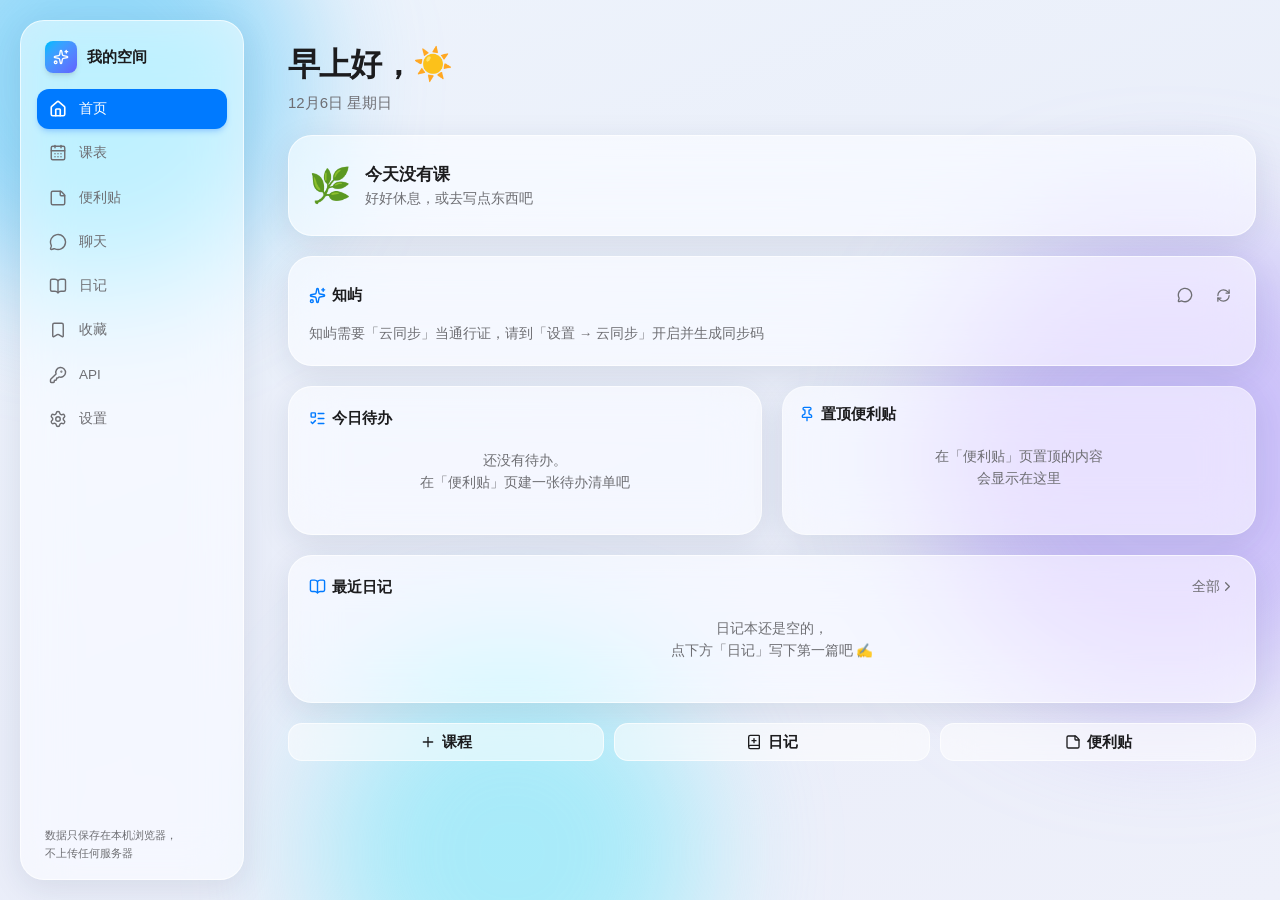
==== commit a6cb9c67: "收藏分类：按分类筛选与分组、分类改名/合并/删除、从 Edge 导入自动分类（version.json 20260927025601）" ====
--- a/index.html
+++ b/index.html
@@ -1 +1 @@
-<!DOCTYPE html><!--hZBiRnXyDjVwj5SQ7mVwC--><html lang="zh-CN"><head><meta charSet="utf-8"/><meta name="viewport" content="width=device-width, initial-scale=1, viewport-fit=cover, interactive-widget=resizes-content"/><link rel="stylesheet" href="/_next/static/css/226291dcbeb13a62.css" data-precedence="next"/><link rel="preload" as="script" fetchPriority="low" href="/_next/static/chunks/webpack-01a8b225504b0466.js"/><script src="/_next/static/chunks/4bd1b696-c023c6e3521b1417.js" async=""></script><script src="/_next/static/chunks/255-566af14aff71e752.js" async=""></script><script src="/_next/static/chunks/main-app-4633ac3a20da03d7.js" async=""></script><script src="/_next/static/chunks/44530001-6a14ce924906b4cd.js" async=""></script><script src="/_next/static/chunks/722-b571f963e24b0597.js" async=""></script><script src="/_next/static/chunks/964-34a1d82d440f90f3.js" async=""></script><script src="/_next/static/chunks/650-bb705336bcd23bdc.js" async=""></script><script src="/_next/static/chunks/619-ba102abea3e3d0e4.js" async=""></script><script src="/_next/static/chunks/35-073d240b36287a64.js" async=""></script><script src="/_next/static/chunks/app/layout-f6a1d27d9c30951c.js" async=""></script><script src="/_next/static/chunks/182-0384684e18ff4b1c.js" async=""></script><script src="/_next/static/chunks/516-2156429fc323d1e6.js" async=""></script><script src="/_next/static/chunks/487-e9fa8dfffe1604a2.js" async=""></script><script src="/_next/static/chunks/978-0ab8fe783457849a.js" async=""></script><script src="/_next/static/chunks/118-95cafeba01e60e40.js" async=""></script><script src="/_next/static/chunks/app/page-2086bb38f3d9f2f2.js" async=""></script><meta name="theme-color" media="(prefers-color-scheme: light)" content="#eef4fc"/><meta name="theme-color" media="(prefers-color-scheme: dark)" content="#0d1117"/><title>我的空间</title><meta name="description" content="私人学习仪表盘：日记、课表、便利贴"/><link rel="manifest" href="/manifest.webmanifest"/><link rel="icon" href="/icon.svg?a4c9580616abffd0" type="image/svg+xml" sizes="any"/><link rel="apple-touch-icon" href="/apple-icon.png?86789baee543cb78" type="image/png" sizes="180x180"/><script src="/_next/static/chunks/polyfills-42372ed130431b0a.js" noModule=""></script></head><body><div hidden=""><!--$--><!--/$--></div><script>(function(){try{var s=JSON.parse(localStorage.getItem("space.settings")||"{}").state||{};var t=s.theme||"system";var d=t==="dark"||(t==="system"&&window.matchMedia("(prefers-color-scheme: dark)").matches);document.documentElement.classList.toggle("dark",d);if(s.glass)document.documentElement.setAttribute("data-glass",s.glass);if(s.wallpaper)document.documentElement.setAttribute("data-wallpaper",s.wallpaper);var u=false;try{u=sessionStorage.getItem("space.unlocked")==="1"}catch(e){}if(s.passcode&&!u)document.documentElement.classList.add("app-locking")}catch(e){}})()</script><div aria-hidden="true" class="pointer-events-none fixed inset-0 -z-10 overflow-hidden"><div class="absolute -left-28 -top-32 h-[26rem] w-[26rem] rounded-full bg-[var(--blob-1)] blur-3xl"></div><div class="absolute -right-32 top-1/4 h-[30rem] w-[30rem] rounded-full bg-[var(--blob-2)] blur-3xl"></div><div class="absolute -bottom-36 left-1/4 h-[24rem] w-[24rem] rounded-full bg-[var(--blob-3)] blur-3xl"></div></div><nav class="glass fixed bottom-[var(--nav-gap)] left-[max(0.75rem,env(safe-area-inset-left))] right-[max(0.75rem,env(safe-area-inset-right))] z-40 flex h-[var(--nav-h)] items-stretch rounded-card px-1.5 lg:hidden"><a class="flex flex-1 flex-col items-center justify-center gap-1 whitespace-nowrap rounded-2xl text-cap font-medium leading-none transition-colors text-[var(--accent)]" href="/"><svg xmlns="http://www.w3.org/2000/svg" width="23" height="23" viewBox="0 0 24 24" fill="none" stroke="currentColor" stroke-width="2.2" stroke-linecap="round" stroke-linejoin="round" class="lucide lucide-house lucide-home" aria-hidden="true"><path d="M15 21v-8a1 1 0 0 0-1-1h-4a1 1 0 0 0-1 1v8"></path><path d="M3 10a2 2 0 0 1 .709-1.528l7-6a2 2 0 0 1 2.582 0l7 6A2 2 0 0 1 21 10v9a2 2 0 0 1-2 2H5a2 2 0 0 1-2-2z"></path></svg>首页</a><a class="flex flex-1 flex-col items-center justify-center gap-1 whitespace-nowrap rounded-2xl text-cap font-medium leading-none transition-colors text-[var(--text-2)]" href="/schedule/"><svg xmlns="http://www.w3.org/2000/svg" width="23" height="23" viewBox="0 0 24 24" fill="none" stroke="currentColor" stroke-width="1.8" stroke-linecap="round" stroke-linejoin="round" class="lucide lucide-calendar-days" aria-hidden="true"><path d="M8 2v3"></path><path d="M16 2v3"></path><rect x="3" y="3" width="18" height="18" rx="2"></rect><path d="M3 9h18"></path><path d="M8 13h.01"></path><path d="M12 13h.01"></path><path d="M16 13h.01"></path><path d="M8 17h.01"></path><path d="M12 17h.01"></path><path d="M16 17h.01"></path></svg>课表</a><a class="flex flex-1 flex-col items-center justify-center gap-1 whitespace-nowrap rounded-2xl text-cap font-medium leading-none transition-colors text-[var(--text-2)]" href="/notes/"><svg xmlns="http://www.w3.org/2000/svg" width="23" height="23" viewBox="0 0 24 24" fill="none" stroke="currentColor" stroke-width="1.8" stroke-linecap="round" stroke-linejoin="round" class="lucide lucide-sticky-note" aria-hidden="true"><path d="M21 9a2.4 2.4 0 0 0-.706-1.706l-3.588-3.588A2.4 2.4 0 0 0 15 3H5a2 2 0 0 0-2 2v14a2 2 0 0 0 2 2h14a2 2 0 0 0 2-2z"></path><path d="M15 3v5a1 1 0 0 0 1 1h5"></path></svg>便利贴</a><a class="flex flex-1 flex-col items-center justify-center gap-1 whitespace-nowrap rounded-2xl text-cap font-medium leading-none transition-colors text-[var(--text-2)]" href="/chat/"><svg xmlns="http://www.w3.org/2000/svg" width="23" height="23" viewBox="0 0 24 24" fill="none" stroke="currentColor" stroke-width="1.8" stroke-linecap="round" stroke-linejoin="round" class="lucide lucide-message-circle" aria-hidden="true"><path d="M2.992 16.342a2 2 0 0 1 .094 1.167l-1.065 3.29a1 1 0 0 0 1.236 1.168l3.413-.998a2 2 0 0 1 1.099.092 10 10 0 1 0-4.777-4.719"></path></svg>聊天</a><button type="button" aria-label="更多" aria-expanded="false" class="flex flex-1 flex-col items-center justify-center gap-1 whitespace-nowrap rounded-2xl text-cap font-medium leading-none transition-colors text-[var(--text-2)]"><svg xmlns="http://www.w3.org/2000/svg" width="23" height="23" viewBox="0 0 24 24" fill="none" stroke="currentColor" stroke-width="1.8" stroke-linecap="round" stroke-linejoin="round" class="lucide lucide-ellipsis lucide-more-horizontal" aria-hidden="true"><circle cx="12" cy="12" r="1"></circle><circle cx="19" cy="12" r="1"></circle><circle cx="5" cy="12" r="1"></circle></svg>更多</button></nav><div class="lg:hidden"></div><aside class="desktop-sidebar glass fixed bottom-5 left-5 top-5 z-40 hidden w-[var(--sidebar-w)] flex-col rounded-card p-4 lg:flex"><div class="flex items-center gap-2.5 px-2 pb-4 pt-1"><span class="flex h-8 w-8 items-center justify-center rounded-lg bg-gradient-to-br from-sky-400 to-indigo-500 text-white shadow-md"><svg xmlns="http://www.w3.org/2000/svg" width="16" height="16" viewBox="0 0 24 24" fill="none" stroke="currentColor" stroke-width="2" stroke-linecap="round" stroke-linejoin="round" class="lucide lucide-sparkles lucide-stars" aria-hidden="true"><path d="M11.017 2.814a1 1 0 0 1 1.966 0l1.051 5.558a2 2 0 0 0 1.594 1.594l5.558 1.051a1 1 0 0 1 0 1.966l-5.558 1.051a2 2 0 0 0-1.594 1.594l-1.051 5.558a1 1 0 0 1-1.966 0l-1.051-5.558a2 2 0 0 0-1.594-1.594l-5.558-1.051a1 1 0 0 1 0-1.966l5.558-1.051a2 2 0 0 0 1.594-1.594z"></path><path d="M20 2v4"></path><path d="M22 4h-4"></path><circle cx="4" cy="20" r="2"></circle></svg></span><span class="text-body font-semibold">我的空间</span></div><nav class="flex flex-col gap-1"><a class="flex items-center gap-3 rounded-xl px-3 py-2.5 text-sub font-medium transition-colors bg-[var(--accent)] text-white shadow-md shadow-blue-500/25" href="/"><svg xmlns="http://www.w3.org/2000/svg" width="18" height="18" viewBox="0 0 24 24" fill="none" stroke="currentColor" stroke-width="2.2" stroke-linecap="round" stroke-linejoin="round" class="lucide lucide-house lucide-home" aria-hidden="true"><path d="M15 21v-8a1 1 0 0 0-1-1h-4a1 1 0 0 0-1 1v8"></path><path d="M3 10a2 2 0 0 1 .709-1.528l7-6a2 2 0 0 1 2.582 0l7 6A2 2 0 0 1 21 10v9a2 2 0 0 1-2 2H5a2 2 0 0 1-2-2z"></path></svg>首页</a><a class="flex items-center gap-3 rounded-xl px-3 py-2.5 text-sub font-medium transition-colors text-[var(--text-2)] hover:bg-black/5 hover:text-[var(--text-1)] dark:hover:bg-white/10" href="/schedule/"><svg xmlns="http://www.w3.org/2000/svg" width="18" height="18" viewBox="0 0 24 24" fill="none" stroke="currentColor" stroke-width="1.9" stroke-linecap="round" stroke-linejoin="round" class="lucide lucide-calendar-days" aria-hidden="true"><path d="M8 2v3"></path><path d="M16 2v3"></path><rect x="3" y="3" width="18" height="18" rx="2"></rect><path d="M3 9h18"></path><path d="M8 13h.01"></path><path d="M12 13h.01"></path><path d="M16 13h.01"></path><path d="M8 17h.01"></path><path d="M12 17h.01"></path><path d="M16 17h.01"></path></svg>课表</a><a class="flex items-center gap-3 rounded-xl px-3 py-2.5 text-sub font-medium transition-colors text-[var(--text-2)] hover:bg-black/5 hover:text-[var(--text-1)] dark:hover:bg-white/10" href="/notes/"><svg xmlns="http://www.w3.org/2000/svg" width="18" height="18" viewBox="0 0 24 24" fill="none" stroke="currentColor" stroke-width="1.9" stroke-linecap="round" stroke-linejoin="round" class="lucide lucide-sticky-note" aria-hidden="true"><path d="M21 9a2.4 2.4 0 0 0-.706-1.706l-3.588-3.588A2.4 2.4 0 0 0 15 3H5a2 2 0 0 0-2 2v14a2 2 0 0 0 2 2h14a2 2 0 0 0 2-2z"></path><path d="M15 3v5a1 1 0 0 0 1 1h5"></path></svg>便利贴</a><a class="flex items-center gap-3 rounded-xl px-3 py-2.5 text-sub font-medium transition-colors text-[var(--text-2)] hover:bg-black/5 hover:text-[var(--text-1)] dark:hover:bg-white/10" href="/chat/"><svg xmlns="http://www.w3.org/2000/svg" width="18" height="18" viewBox="0 0 24 24" fill="none" stroke="currentColor" stroke-width="1.9" stroke-linecap="round" stroke-linejoin="round" class="lucide lucide-message-circle" aria-hidden="true"><path d="M2.992 16.342a2 2 0 0 1 .094 1.167l-1.065 3.29a1 1 0 0 0 1.236 1.168l3.413-.998a2 2 0 0 1 1.099.092 10 10 0 1 0-4.777-4.719"></path></svg>聊天</a><a class="flex items-center gap-3 rounded-xl px-3 py-2.5 text-sub font-medium transition-colors text-[var(--text-2)] hover:bg-black/5 hover:text-[var(--text-1)] dark:hover:bg-white/10" href="/diary/"><svg xmlns="http://www.w3.org/2000/svg" width="18" height="18" viewBox="0 0 24 24" fill="none" stroke="currentColor" stroke-width="1.9" stroke-linecap="round" stroke-linejoin="round" class="lucide lucide-book-open" aria-hidden="true"><path d="M12 5v16"></path><path d="M20.001 19A2 2 0 0022 17V5a2 2 0 00-1.999-2L16 3.002A5 5 0 0012 5a5 5 0 00-4-2H4a2 2 0 00-2 2v12a2 2 0 001.999 2H8a5 5 0 014 2 5 5 0 014-2z"></path></svg>日记</a><a class="flex items-center gap-3 rounded-xl px-3 py-2.5 text-sub font-medium transition-colors text-[var(--text-2)] hover:bg-black/5 hover:text-[var(--text-1)] dark:hover:bg-white/10" href="/links/"><svg xmlns="http://www.w3.org/2000/svg" width="18" height="18" viewBox="0 0 24 24" fill="none" stroke="currentColor" stroke-width="1.9" stroke-linecap="round" stroke-linejoin="round" class="lucide lucide-bookmark" aria-hidden="true"><path d="M17 3a2 2 0 0 1 2 2v15a1 1 0 0 1-1.496.868l-4.512-2.578a2 2 0 0 0-1.984 0l-4.512 2.578A1 1 0 0 1 5 20V5a2 2 0 0 1 2-2z"></path></svg>收藏</a><a class="flex items-center gap-3 rounded-xl px-3 py-2.5 text-sub font-medium transition-colors text-[var(--text-2)] hover:bg-black/5 hover:text-[var(--text-1)] dark:hover:bg-white/10" href="/api/"><svg xmlns="http://www.w3.org/2000/svg" width="18" height="18" viewBox="0 0 24 24" fill="none" stroke="currentColor" stroke-width="1.9" stroke-linecap="round" stroke-linejoin="round" class="lucide lucide-key-round" aria-hidden="true"><path d="M2.586 17.414A2 2 0 0 0 2 18.828V21a1 1 0 0 0 1 1h3a1 1 0 0 0 1-1v-1a1 1 0 0 1 1-1h1a1 1 0 0 0 1-1v-1a1 1 0 0 1 1-1h.172a2 2 0 0 0 1.414-.586l.814-.814a6.5 6.5 0 1 0-4-4z"></path><circle cx="16.5" cy="7.5" r=".5" fill="currentColor"></circle></svg>API</a><a class="flex items-center gap-3 rounded-xl px-3 py-2.5 text-sub font-medium transition-colors text-[var(--text-2)] hover:bg-black/5 hover:text-[var(--text-1)] dark:hover:bg-white/10" href="/settings/"><svg xmlns="http://www.w3.org/2000/svg" width="18" height="18" viewBox="0 0 24 24" fill="none" stroke="currentColor" stroke-width="1.9" stroke-linecap="round" stroke-linejoin="round" class="lucide lucide-settings" aria-hidden="true"><path d="M9.671 4.136a2.34 2.34 0 0 1 4.659 0 2.34 2.34 0 0 0 3.319 1.915 2.34 2.34 0 0 1 2.33 4.033 2.34 2.34 0 0 0 0 3.831 2.34 2.34 0 0 1-2.33 4.033 2.34 2.34 0 0 0-3.319 1.915 2.34 2.34 0 0 1-4.659 0 2.34 2.34 0 0 0-3.32-1.915 2.34 2.34 0 0 1-2.33-4.033 2.34 2.34 0 0 0 0-3.831A2.34 2.34 0 0 1 6.35 6.051a2.34 2.34 0 0 0 3.319-1.915"></path><circle cx="12" cy="12" r="3"></circle></svg>设置</a></nav><p class="mt-auto px-2 text-micro leading-relaxed text-[var(--text-2)]">数据只保存在本机浏览器，<br/>不上传任何服务器</p></aside><div class="lg:pl-[var(--sidebar-offset)]"><main class="mx-auto w-full max-w-[1020px]"><div class="animate-pulse space-y-5"><div class="h-16 w-44 rounded-2xl bg-black/5 dark:bg-white/10"></div><div class="h-32 rounded-card bg-black/5 dark:bg-white/10"></div><div class="h-44 rounded-card bg-black/5 dark:bg-white/10"></div><div class="grid grid-cols-1 gap-5 md:grid-cols-2"><div class="h-40 rounded-card bg-black/5 dark:bg-white/10"></div><div class="h-40 rounded-card bg-black/5 dark:bg-white/10"></div></div><div class="h-36 rounded-card bg-black/5 dark:bg-white/10"></div><div class="h-11 rounded-card bg-black/5 dark:bg-white/10"></div></div><!--$--><!--/$--></main></div><script src="/_next/static/chunks/webpack-01a8b225504b0466.js" id="_R_" async=""></script><script>(self.__next_f=self.__next_f||[]).push([0])</script><script>self.__next_f.push([1,"1:\"$Sreact.fragment\"\n2:I[5325,[\"730\",\"static/chunks/44530001-6a14ce924906b4cd.js\",\"722\",\"static/chunks/722-b571f963e24b0597.js\",\"964\",\"static/chunks/964-34a1d82d440f90f3.js\",\"650\",\"static/chunks/650-bb705336bcd23bdc.js\",\"619\",\"static/chunks/619-ba102abea3e3d0e4.js\",\"35\",\"static/chunks/35-073d240b36287a64.js\",\"177\",\"static/chunks/app/layout-f6a1d27d9c30951c.js\"],\"Nav\"]\n3:I[9766,[],\"\"]\n4:I[8924,[],\"\"]\n5:I[4015,[\"730\",\"static/chunks/44530001-6a14ce924906b4cd.js\",\"722\",\"static/chunks/722-b571f963e24b0597.js\",\"964\",\"static/chunks/964-34a1d82d440f90f3.js\",\"650\",\"static/chunks/650-bb705336bcd23bdc.js\",\"619\",\"static/chunks/619-ba102abea3e3d0e4.js\",\"35\",\"static/chunks/35-073d240b36287a64.js\",\"177\",\"static/chunks/app/layout-f6a1d27d9c30951c.js\"],\"LockScreen\"]\n6:I[1233,[\"730\",\"static/chunks/44530001-6a14ce924906b4cd.js\",\"722\",\"static/chunks/722-b571f963e24b0597.js\",\"964\",\"static/chunks/964-34a1d82d440f90f3.js\",\"650\",\"static/chunks/650-bb705336bcd23bdc.js\",\"619\",\"static/chunks/619-ba102abea3e3d0e4.js\",\"35\",\"static/chunks/35-073d240b36287a64.js\",\"177\",\"static/chunks/app/layout-f6a1d27d9c30951c.js\"],\"SyncRunner\"]\n7:I[5415,[\"730\",\"static/chunks/44530001-6a14ce924906b4cd.js\",\"722\",\"static/chunks/722-b571f963e24b0597.js\",\"964\",\"static/chunks/964-34a1d82d440f90f3.js\",\"650\",\"static/chunks/650-bb705336bcd23bdc.js\",\"619\",\"static/chunks/619-ba102abea3e3d0e4.js\",\"35\",\"static/chunks/35-073d240b36287a64.js\",\"177\",\"static/chunks/app/layout-f6a1d27d9c30951c.js\"],\"SWRegister\"]\n8:I[1959,[],\"ClientPageRoot\"]\n9:I[5557,[\"730\",\"static/chunks/44530001-6a14ce924906b4cd.js\",\"722\",\"static/chunks/722-b571f963e24b0597.js\",\"964\",\"static/chunks/964-34a1d82d440f90f3.js\",\"650\",\"static/chunks/650-bb705336bcd23bdc.js\",\"619\",\"static/chunks/619-ba102abea3e3d0e4.js\",\"182\",\"static/chunks/182-0384684e18ff4b1c.js\",\"516\",\"static/chunks/516-2156429fc323d1e6.js\",\"487\",\"static/chunks/487-e9fa8dfffe1604a2.js\",\"978\",\"static/chunks/978-0ab8fe783457849a.js\",\"118\",\"static/chunks/118-95cafeba01e60e40.js\",\"974\",\"static/chunks/app/page-2086bb38f3d9f2f2.js\"],\"default\"]\nc:I[44"])</script><script>self.__next_f.push([1,"31,[],\"OutletBoundary\"]\ne:I[5278,[],\"AsyncMetadataOutlet\"]\n10:I[4431,[],\"ViewportBoundary\"]\n12:I[4431,[],\"MetadataBoundary\"]\n13:\"$Sreact.suspense\"\n15:I[7150,[],\"\"]\n:HL[\"/_next/static/css/226291dcbeb13a62.css\",\"style\"]\n"])</script><script>self.__next_f.push([1,"0:{\"P\":null,\"b\":\"hZBiRnXyDjVwj5SQ7mVwC\",\"p\":\"\",\"c\":[\"\",\"\"],\"i\":false,\"f\":[[[\"\",{\"children\":[\"__PAGE__\",{}]},\"$undefined\",\"$undefined\",true],[\"\",[\"$\",\"$1\",\"c\",{\"children\":[[[\"$\",\"link\",\"0\",{\"rel\":\"stylesheet\",\"href\":\"/_next/static/css/226291dcbeb13a62.css\",\"precedence\":\"next\",\"crossOrigin\":\"$undefined\",\"nonce\":\"$undefined\"}]],[\"$\",\"html\",null,{\"lang\":\"zh-CN\",\"suppressHydrationWarning\":true,\"children\":[\"$\",\"body\",null,{\"children\":[[\"$\",\"script\",null,{\"dangerouslySetInnerHTML\":{\"__html\":\"(function(){try{var s=JSON.parse(localStorage.getItem(\\\"space.settings\\\")||\\\"{}\\\").state||{};var t=s.theme||\\\"system\\\";var d=t===\\\"dark\\\"||(t===\\\"system\\\"\u0026\u0026window.matchMedia(\\\"(prefers-color-scheme: dark)\\\").matches);document.documentElement.classList.toggle(\\\"dark\\\",d);if(s.glass)document.documentElement.setAttribute(\\\"data-glass\\\",s.glass);if(s.wallpaper)document.documentElement.setAttribute(\\\"data-wallpaper\\\",s.wallpaper);var u=false;try{u=sessionStorage.getItem(\\\"space.unlocked\\\")===\\\"1\\\"}catch(e){}if(s.passcode\u0026\u0026!u)document.documentElement.classList.add(\\\"app-locking\\\")}catch(e){}})()\"}}],[\"$\",\"div\",null,{\"aria-hidden\":true,\"className\":\"pointer-events-none fixed inset-0 -z-10 overflow-hidden\",\"children\":[[\"$\",\"div\",null,{\"className\":\"absolute -left-28 -top-32 h-[26rem] w-[26rem] rounded-full bg-[var(--blob-1)] blur-3xl\"}],[\"$\",\"div\",null,{\"className\":\"absolute -right-32 top-1/4 h-[30rem] w-[30rem] rounded-full bg-[var(--blob-2)] blur-3xl\"}],[\"$\",\"div\",null,{\"className\":\"absolute -bottom-36 left-1/4 h-[24rem] w-[24rem] rounded-full bg-[var(--blob-3)] blur-3xl\"}]]}],[\"$\",\"$L2\",null,{}],[\"$\",\"div\",null,{\"className\":\"lg:pl-[var(--sidebar-offset)]\",\"children\":[\"$\",\"main\",null,{\"className\":\"mx-auto w-full max-w-[1020px]\",\"children\":[\"$\",\"$L3\",null,{\"parallelRouterKey\":\"children\",\"error\":\"$undefined\",\"errorStyles\":\"$undefined\",\"errorScripts\":\"$undefined\",\"template\":[\"$\",\"$L4\",null,{}],\"templateStyles\":\"$undefined\",\"templateScripts\":\"$undefined\",\"notFound\":[[[\"$\",\"title\",null,{\"children\":\"404: This page could not be found.\"}],[\"$\",\"div\",null,{\"style\":{\"fontFamily\":\"system-ui,\\\"Segoe UI\\\",Roboto,Helvetica,Arial,sans-serif,\\\"Apple Color Emoji\\\",\\\"Segoe UI Emoji\\\"\",\"height\":\"100vh\",\"textAlign\":\"center\",\"display\":\"flex\",\"flexDirection\":\"column\",\"alignItems\":\"center\",\"justifyContent\":\"center\"},\"children\":[\"$\",\"div\",null,{\"children\":[[\"$\",\"style\",null,{\"dangerouslySetInnerHTML\":{\"__html\":\"body{color:#000;background:#fff;margin:0}.next-error-h1{border-right:1px solid rgba(0,0,0,.3)}@media (prefers-color-scheme:dark){body{color:#fff;background:#000}.next-error-h1{border-right:1px solid rgba(255,255,255,.3)}}\"}}],[\"$\",\"h1\",null,{\"className\":\"next-error-h1\",\"style\":{\"display\":\"inline-block\",\"margin\":\"0 20px 0 0\",\"padding\":\"0 23px 0 0\",\"fontSize\":24,\"fontWeight\":500,\"verticalAlign\":\"top\",\"lineHeight\":\"49px\"},\"children\":404}],[\"$\",\"div\",null,{\"style\":{\"display\":\"inline-block\"},\"children\":[\"$\",\"h2\",null,{\"style\":{\"fontSize\":14,\"fontWeight\":400,\"lineHeight\":\"49px\",\"margin\":0},\"children\":\"This page could not be found.\"}]}]]}]}]],[]],\"forbidden\":\"$undefined\",\"unauthorized\":\"$undefined\"}]}]}],[\"$\",\"$L5\",null,{}],[\"$\",\"$L6\",null,{}],[\"$\",\"$L7\",null,{}]]}]}]]}],{\"children\":[\"__PAGE__\",[\"$\",\"$1\",\"c\",{\"children\":[[\"$\",\"$L8\",null,{\"Component\":\"$9\",\"searchParams\":{},\"params\":{},\"promises\":[\"$@a\",\"$@b\"]}],null,[\"$\",\"$Lc\",null,{\"children\":[\"$Ld\",[\"$\",\"$Le\",null,{\"promise\":\"$@f\"}]]}]]}],{},null,false]},null,false],[\"$\",\"$1\",\"h\",{\"children\":[null,[[\"$\",\"$L10\",null,{\"children\":\"$L11\"}],null],[\"$\",\"$L12\",null,{\"children\":[\"$\",\"div\",null,{\"hidden\":true,\"children\":[\"$\",\"$13\",null,{\"fallback\":null,\"children\":\"$L14\"}]}]}]]}],false]],\"m\":\"$undefined\",\"G\":[\"$15\",[]],\"s\":false,\"S\":true}\n"])</script><script>self.__next_f.push([1,"a:{}\nb:\"$0:f:0:1:2:children:1:props:children:0:props:params\"\n"])</script><script>self.__next_f.push([1,"11:[[\"$\",\"meta\",\"0\",{\"charSet\":\"utf-8\"}],[\"$\",\"meta\",\"1\",{\"name\":\"viewport\",\"content\":\"width=device-width, initial-scale=1, viewport-fit=cover, interactive-widget=resizes-content\"}],[\"$\",\"meta\",\"2\",{\"name\":\"theme-color\",\"media\":\"(prefers-color-scheme: light)\",\"content\":\"#eef4fc\"}],[\"$\",\"meta\",\"3\",{\"name\":\"theme-color\",\"media\":\"(prefers-color-scheme: dark)\",\"content\":\"#0d1117\"}]]\nd:null\n"])</script><script>self.__next_f.push([1,"16:I[622,[],\"IconMark\"]\nf:{\"metadata\":[[\"$\",\"title\",\"0\",{\"children\":\"我的空间\"}],[\"$\",\"meta\",\"1\",{\"name\":\"description\",\"content\":\"私人学习仪表盘：日记、课表、便利贴\"}],[\"$\",\"link\",\"2\",{\"rel\":\"manifest\",\"href\":\"/manifest.webmanifest\",\"crossOrigin\":\"$undefined\"}],[\"$\",\"link\",\"3\",{\"rel\":\"icon\",\"href\":\"/icon.svg?a4c9580616abffd0\",\"type\":\"image/svg+xml\",\"sizes\":\"any\"}],[\"$\",\"link\",\"4\",{\"rel\":\"apple-touch-icon\",\"href\":\"/apple-icon.png?86789baee543cb78\",\"type\":\"image/png\",\"sizes\":\"180x180\"}],[\"$\",\"$L16\",\"5\",{}]],\"error\":null,\"digest\":\"$undefined\"}\n"])</script><script>self.__next_f.push([1,"14:\"$f:metadata\"\n"])</script></body></html>+<!DOCTYPE html><!--R8IIyFeduOKONjYIYQVWa--><html lang="zh-CN"><head><meta charSet="utf-8"/><meta name="viewport" content="width=device-width, initial-scale=1, viewport-fit=cover, interactive-widget=resizes-content"/><link rel="stylesheet" href="/_next/static/css/a9e3946d312df9b7.css" data-precedence="next"/><link rel="preload" as="script" fetchPriority="low" href="/_next/static/chunks/webpack-01a8b225504b0466.js"/><script src="/_next/static/chunks/4bd1b696-c023c6e3521b1417.js" async=""></script><script src="/_next/static/chunks/255-566af14aff71e752.js" async=""></script><script src="/_next/static/chunks/main-app-4633ac3a20da03d7.js" async=""></script><script src="/_next/static/chunks/44530001-6a14ce924906b4cd.js" async=""></script><script src="/_next/static/chunks/722-b571f963e24b0597.js" async=""></script><script src="/_next/static/chunks/964-34a1d82d440f90f3.js" async=""></script><script src="/_next/static/chunks/650-bb705336bcd23bdc.js" async=""></script><script src="/_next/static/chunks/619-ba102abea3e3d0e4.js" async=""></script><script src="/_next/static/chunks/96-0c31b7912c37f91b.js" async=""></script><script src="/_next/static/chunks/app/layout-e8bc944ee82aca22.js" async=""></script><script src="/_next/static/chunks/182-0384684e18ff4b1c.js" async=""></script><script src="/_next/static/chunks/405-d6e038306699996e.js" async=""></script><script src="/_next/static/chunks/48-25a6770b1516d2e9.js" async=""></script><script src="/_next/static/chunks/118-95cafeba01e60e40.js" async=""></script><script src="/_next/static/chunks/160-b94efef3cbf06d8b.js" async=""></script><script src="/_next/static/chunks/app/page-dc59027dc42e0c78.js" async=""></script><meta name="theme-color" media="(prefers-color-scheme: light)" content="#eef4fc"/><meta name="theme-color" media="(prefers-color-scheme: dark)" content="#0d1117"/><title>我的空间</title><meta name="description" content="私人学习仪表盘：日记、课表、便利贴"/><link rel="manifest" href="/manifest.webmanifest"/><link rel="icon" href="/icon.svg?a4c9580616abffd0" type="image/svg+xml" sizes="any"/><link rel="apple-touch-icon" href="/apple-icon.png?86789baee543cb78" type="image/png" sizes="180x180"/><script src="/_next/static/chunks/polyfills-42372ed130431b0a.js" noModule=""></script></head><body><div hidden=""><!--$--><!--/$--></div><script>(function(){try{var s=JSON.parse(localStorage.getItem("space.settings")||"{}").state||{};var t=s.theme||"system";var d=t==="dark"||(t==="system"&&window.matchMedia("(prefers-color-scheme: dark)").matches);document.documentElement.classList.toggle("dark",d);if(s.glass)document.documentElement.setAttribute("data-glass",s.glass);if(s.wallpaper)document.documentElement.setAttribute("data-wallpaper",s.wallpaper);var u=false;try{u=sessionStorage.getItem("space.unlocked")==="1"}catch(e){}if(s.passcode&&!u)document.documentElement.classList.add("app-locking")}catch(e){}})()</script><div aria-hidden="true" class="pointer-events-none fixed inset-0 -z-10 overflow-hidden"><div class="absolute -left-28 -top-32 h-[26rem] w-[26rem] rounded-full bg-[var(--blob-1)] blur-3xl"></div><div class="absolute -right-32 top-1/4 h-[30rem] w-[30rem] rounded-full bg-[var(--blob-2)] blur-3xl"></div><div class="absolute -bottom-36 left-1/4 h-[24rem] w-[24rem] rounded-full bg-[var(--blob-3)] blur-3xl"></div></div><nav data-app-nav="true" class="glass fixed bottom-[var(--nav-gap)] left-[max(0.75rem,env(safe-area-inset-left))] right-[max(0.75rem,env(safe-area-inset-right))] z-40 flex h-[var(--nav-h)] items-stretch rounded-card px-1.5 lg:hidden"><a class="flex flex-1 flex-col items-center justify-center gap-1 whitespace-nowrap rounded-2xl text-cap font-medium leading-none transition-colors text-[var(--accent)]" href="/"><svg xmlns="http://www.w3.org/2000/svg" width="23" height="23" viewBox="0 0 24 24" fill="none" stroke="currentColor" stroke-width="2.2" stroke-linecap="round" stroke-linejoin="round" class="lucide lucide-house lucide-home" aria-hidden="true"><path d="M15 21v-8a1 1 0 0 0-1-1h-4a1 1 0 0 0-1 1v8"></path><path d="M3 10a2 2 0 0 1 .709-1.528l7-6a2 2 0 0 1 2.582 0l7 6A2 2 0 0 1 21 10v9a2 2 0 0 1-2 2H5a2 2 0 0 1-2-2z"></path></svg>首页</a><a class="flex flex-1 flex-col items-center justify-center gap-1 whitespace-nowrap rounded-2xl text-cap font-medium leading-none transition-colors text-[var(--text-2)]" href="/schedule/"><svg xmlns="http://www.w3.org/2000/svg" width="23" height="23" viewBox="0 0 24 24" fill="none" stroke="currentColor" stroke-width="1.8" stroke-linecap="round" stroke-linejoin="round" class="lucide lucide-calendar-days" aria-hidden="true"><path d="M8 2v3"></path><path d="M16 2v3"></path><rect x="3" y="3" width="18" height="18" rx="2"></rect><path d="M3 9h18"></path><path d="M8 13h.01"></path><path d="M12 13h.01"></path><path d="M16 13h.01"></path><path d="M8 17h.01"></path><path d="M12 17h.01"></path><path d="M16 17h.01"></path></svg>课表</a><a class="flex flex-1 flex-col items-center justify-center gap-1 whitespace-nowrap rounded-2xl text-cap font-medium leading-none transition-colors text-[var(--text-2)]" href="/notes/"><svg xmlns="http://www.w3.org/2000/svg" width="23" height="23" viewBox="0 0 24 24" fill="none" stroke="currentColor" stroke-width="1.8" stroke-linecap="round" stroke-linejoin="round" class="lucide lucide-sticky-note" aria-hidden="true"><path d="M21 9a2.4 2.4 0 0 0-.706-1.706l-3.588-3.588A2.4 2.4 0 0 0 15 3H5a2 2 0 0 0-2 2v14a2 2 0 0 0 2 2h14a2 2 0 0 0 2-2z"></path><path d="M15 3v5a1 1 0 0 0 1 1h5"></path></svg>便利贴</a><a class="flex flex-1 flex-col items-center justify-center gap-1 whitespace-nowrap rounded-2xl text-cap font-medium leading-none transition-colors text-[var(--text-2)]" href="/chat/"><svg xmlns="http://www.w3.org/2000/svg" width="23" height="23" viewBox="0 0 24 24" fill="none" stroke="currentColor" stroke-width="1.8" stroke-linecap="round" stroke-linejoin="round" class="lucide lucide-message-circle" aria-hidden="true"><path d="M2.992 16.342a2 2 0 0 1 .094 1.167l-1.065 3.29a1 1 0 0 0 1.236 1.168l3.413-.998a2 2 0 0 1 1.099.092 10 10 0 1 0-4.777-4.719"></path></svg>聊天</a><button type="button" aria-label="更多" aria-expanded="false" class="flex flex-1 flex-col items-center justify-center gap-1 whitespace-nowrap rounded-2xl text-cap font-medium leading-none transition-colors text-[var(--text-2)]"><svg xmlns="http://www.w3.org/2000/svg" width="23" height="23" viewBox="0 0 24 24" fill="none" stroke="currentColor" stroke-width="1.8" stroke-linecap="round" stroke-linejoin="round" class="lucide lucide-ellipsis lucide-more-horizontal" aria-hidden="true"><circle cx="12" cy="12" r="1"></circle><circle cx="19" cy="12" r="1"></circle><circle cx="5" cy="12" r="1"></circle></svg>更多</button></nav><div data-app-nav="true" class="lg:hidden"></div><aside data-app-nav="true" class="desktop-sidebar glass fixed bottom-5 left-5 top-5 z-40 hidden w-[var(--sidebar-w)] flex-col rounded-card p-4 lg:flex"><div class="flex items-center gap-2.5 px-2 pb-4 pt-1"><span class="flex h-8 w-8 items-center justify-center rounded-lg bg-gradient-to-br from-sky-400 to-indigo-500 text-white shadow-md"><svg xmlns="http://www.w3.org/2000/svg" width="16" height="16" viewBox="0 0 24 24" fill="none" stroke="currentColor" stroke-width="2" stroke-linecap="round" stroke-linejoin="round" class="lucide lucide-sparkles lucide-stars" aria-hidden="true"><path d="M11.017 2.814a1 1 0 0 1 1.966 0l1.051 5.558a2 2 0 0 0 1.594 1.594l5.558 1.051a1 1 0 0 1 0 1.966l-5.558 1.051a2 2 0 0 0-1.594 1.594l-1.051 5.558a1 1 0 0 1-1.966 0l-1.051-5.558a2 2 0 0 0-1.594-1.594l-5.558-1.051a1 1 0 0 1 0-1.966l5.558-1.051a2 2 0 0 0 1.594-1.594z"></path><path d="M20 2v4"></path><path d="M22 4h-4"></path><circle cx="4" cy="20" r="2"></circle></svg></span><span class="text-body font-semibold">我的空间</span></div><nav class="flex flex-col gap-1"><a class="flex items-center gap-3 rounded-xl px-3 py-2.5 text-sub font-medium transition-colors bg-[var(--accent)] text-white shadow-md shadow-blue-500/25" href="/"><svg xmlns="http://www.w3.org/2000/svg" width="18" height="18" viewBox="0 0 24 24" fill="none" stroke="currentColor" stroke-width="2.2" stroke-linecap="round" stroke-linejoin="round" class="lucide lucide-house lucide-home" aria-hidden="true"><path d="M15 21v-8a1 1 0 0 0-1-1h-4a1 1 0 0 0-1 1v8"></path><path d="M3 10a2 2 0 0 1 .709-1.528l7-6a2 2 0 0 1 2.582 0l7 6A2 2 0 0 1 21 10v9a2 2 0 0 1-2 2H5a2 2 0 0 1-2-2z"></path></svg>首页</a><a class="flex items-center gap-3 rounded-xl px-3 py-2.5 text-sub font-medium transition-colors text-[var(--text-2)] hover:bg-black/5 hover:text-[var(--text-1)] dark:hover:bg-white/10" href="/schedule/"><svg xmlns="http://www.w3.org/2000/svg" width="18" height="18" viewBox="0 0 24 24" fill="none" stroke="currentColor" stroke-width="1.9" stroke-linecap="round" stroke-linejoin="round" class="lucide lucide-calendar-days" aria-hidden="true"><path d="M8 2v3"></path><path d="M16 2v3"></path><rect x="3" y="3" width="18" height="18" rx="2"></rect><path d="M3 9h18"></path><path d="M8 13h.01"></path><path d="M12 13h.01"></path><path d="M16 13h.01"></path><path d="M8 17h.01"></path><path d="M12 17h.01"></path><path d="M16 17h.01"></path></svg>课表</a><a class="flex items-center gap-3 rounded-xl px-3 py-2.5 text-sub font-medium transition-colors text-[var(--text-2)] hover:bg-black/5 hover:text-[var(--text-1)] dark:hover:bg-white/10" href="/notes/"><svg xmlns="http://www.w3.org/2000/svg" width="18" height="18" viewBox="0 0 24 24" fill="none" stroke="currentColor" stroke-width="1.9" stroke-linecap="round" stroke-linejoin="round" class="lucide lucide-sticky-note" aria-hidden="true"><path d="M21 9a2.4 2.4 0 0 0-.706-1.706l-3.588-3.588A2.4 2.4 0 0 0 15 3H5a2 2 0 0 0-2 2v14a2 2 0 0 0 2 2h14a2 2 0 0 0 2-2z"></path><path d="M15 3v5a1 1 0 0 0 1 1h5"></path></svg>便利贴</a><a class="flex items-center gap-3 rounded-xl px-3 py-2.5 text-sub font-medium transition-colors text-[var(--text-2)] hover:bg-black/5 hover:text-[var(--text-1)] dark:hover:bg-white/10" href="/chat/"><svg xmlns="http://www.w3.org/2000/svg" width="18" height="18" viewBox="0 0 24 24" fill="none" stroke="currentColor" stroke-width="1.9" stroke-linecap="round" stroke-linejoin="round" class="lucide lucide-message-circle" aria-hidden="true"><path d="M2.992 16.342a2 2 0 0 1 .094 1.167l-1.065 3.29a1 1 0 0 0 1.236 1.168l3.413-.998a2 2 0 0 1 1.099.092 10 10 0 1 0-4.777-4.719"></path></svg>聊天</a><a class="flex items-center gap-3 rounded-xl px-3 py-2.5 text-sub font-medium transition-colors text-[var(--text-2)] hover:bg-black/5 hover:text-[var(--text-1)] dark:hover:bg-white/10" href="/diary/"><svg xmlns="http://www.w3.org/2000/svg" width="18" height="18" viewBox="0 0 24 24" fill="none" stroke="currentColor" stroke-width="1.9" stroke-linecap="round" stroke-linejoin="round" class="lucide lucide-book-open" aria-hidden="true"><path d="M12 5v16"></path><path d="M20.001 19A2 2 0 0022 17V5a2 2 0 00-1.999-2L16 3.002A5 5 0 0012 5a5 5 0 00-4-2H4a2 2 0 00-2 2v12a2 2 0 001.999 2H8a5 5 0 014 2 5 5 0 014-2z"></path></svg>日记</a><a class="flex items-center gap-3 rounded-xl px-3 py-2.5 text-sub font-medium transition-colors text-[var(--text-2)] hover:bg-black/5 hover:text-[var(--text-1)] dark:hover:bg-white/10" href="/links/"><svg xmlns="http://www.w3.org/2000/svg" width="18" height="18" viewBox="0 0 24 24" fill="none" stroke="currentColor" stroke-width="1.9" stroke-linecap="round" stroke-linejoin="round" class="lucide lucide-bookmark" aria-hidden="true"><path d="M17 3a2 2 0 0 1 2 2v15a1 1 0 0 1-1.496.868l-4.512-2.578a2 2 0 0 0-1.984 0l-4.512 2.578A1 1 0 0 1 5 20V5a2 2 0 0 1 2-2z"></path></svg>收藏</a><a class="flex items-center gap-3 rounded-xl px-3 py-2.5 text-sub font-medium transition-colors text-[var(--text-2)] hover:bg-black/5 hover:text-[var(--text-1)] dark:hover:bg-white/10" href="/api/"><svg xmlns="http://www.w3.org/2000/svg" width="18" height="18" viewBox="0 0 24 24" fill="none" stroke="currentColor" stroke-width="1.9" stroke-linecap="round" stroke-linejoin="round" class="lucide lucide-key-round" aria-hidden="true"><path d="M2.586 17.414A2 2 0 0 0 2 18.828V21a1 1 0 0 0 1 1h3a1 1 0 0 0 1-1v-1a1 1 0 0 1 1-1h1a1 1 0 0 0 1-1v-1a1 1 0 0 1 1-1h.172a2 2 0 0 0 1.414-.586l.814-.814a6.5 6.5 0 1 0-4-4z"></path><circle cx="16.5" cy="7.5" r=".5" fill="currentColor"></circle></svg>API</a><a class="flex items-center gap-3 rounded-xl px-3 py-2.5 text-sub font-medium transition-colors text-[var(--text-2)] hover:bg-black/5 hover:text-[var(--text-1)] dark:hover:bg-white/10" href="/settings/"><svg xmlns="http://www.w3.org/2000/svg" width="18" height="18" viewBox="0 0 24 24" fill="none" stroke="currentColor" stroke-width="1.9" stroke-linecap="round" stroke-linejoin="round" class="lucide lucide-settings" aria-hidden="true"><path d="M9.671 4.136a2.34 2.34 0 0 1 4.659 0 2.34 2.34 0 0 0 3.319 1.915 2.34 2.34 0 0 1 2.33 4.033 2.34 2.34 0 0 0 0 3.831 2.34 2.34 0 0 1-2.33 4.033 2.34 2.34 0 0 0-3.319 1.915 2.34 2.34 0 0 1-4.659 0 2.34 2.34 0 0 0-3.32-1.915 2.34 2.34 0 0 1-2.33-4.033 2.34 2.34 0 0 0 0-3.831A2.34 2.34 0 0 1 6.35 6.051a2.34 2.34 0 0 0 3.319-1.915"></path><circle cx="12" cy="12" r="3"></circle></svg>设置</a></nav><p class="mt-auto px-2 text-micro leading-relaxed text-[var(--text-2)]">数据只保存在本机浏览器，<br/>不上传任何服务器</p></aside><div id="app-shell" class="lg:pl-[var(--sidebar-offset)]"><main id="app-main" class="mx-auto w-full max-w-[1020px]"><div class="animate-pulse space-y-5"><div class="h-16 w-44 rounded-2xl bg-black/5 dark:bg-white/10"></div><div class="h-32 rounded-card bg-black/5 dark:bg-white/10"></div><div class="h-44 rounded-card bg-black/5 dark:bg-white/10"></div><div class="grid grid-cols-1 gap-5 md:grid-cols-2"><div class="h-40 rounded-card bg-black/5 dark:bg-white/10"></div><div class="h-40 rounded-card bg-black/5 dark:bg-white/10"></div></div><div class="h-36 rounded-card bg-black/5 dark:bg-white/10"></div><div class="h-11 rounded-card bg-black/5 dark:bg-white/10"></div></div><!--$--><!--/$--></main></div><script src="/_next/static/chunks/webpack-01a8b225504b0466.js" id="_R_" async=""></script><script>(self.__next_f=self.__next_f||[]).push([0])</script><script>self.__next_f.push([1,"1:\"$Sreact.fragment\"\n2:I[953,[\"730\",\"static/chunks/44530001-6a14ce924906b4cd.js\",\"722\",\"static/chunks/722-b571f963e24b0597.js\",\"964\",\"static/chunks/964-34a1d82d440f90f3.js\",\"650\",\"static/chunks/650-bb705336bcd23bdc.js\",\"619\",\"static/chunks/619-ba102abea3e3d0e4.js\",\"96\",\"static/chunks/96-0c31b7912c37f91b.js\",\"177\",\"static/chunks/app/layout-e8bc944ee82aca22.js\"],\"Nav\"]\n3:I[9766,[],\"\"]\n4:I[8924,[],\"\"]\n5:I[4015,[\"730\",\"static/chunks/44530001-6a14ce924906b4cd.js\",\"722\",\"static/chunks/722-b571f963e24b0597.js\",\"964\",\"static/chunks/964-34a1d82d440f90f3.js\",\"650\",\"static/chunks/650-bb705336bcd23bdc.js\",\"619\",\"static/chunks/619-ba102abea3e3d0e4.js\",\"96\",\"static/chunks/96-0c31b7912c37f91b.js\",\"177\",\"static/chunks/app/layout-e8bc944ee82aca22.js\"],\"LockScreen\"]\n6:I[1233,[\"730\",\"static/chunks/44530001-6a14ce924906b4cd.js\",\"722\",\"static/chunks/722-b571f963e24b0597.js\",\"964\",\"static/chunks/964-34a1d82d440f90f3.js\",\"650\",\"static/chunks/650-bb705336bcd23bdc.js\",\"619\",\"static/chunks/619-ba102abea3e3d0e4.js\",\"96\",\"static/chunks/96-0c31b7912c37f91b.js\",\"177\",\"static/chunks/app/layout-e8bc944ee82aca22.js\"],\"SyncRunner\"]\n7:I[5415,[\"730\",\"static/chunks/44530001-6a14ce924906b4cd.js\",\"722\",\"static/chunks/722-b571f963e24b0597.js\",\"964\",\"static/chunks/964-34a1d82d440f90f3.js\",\"650\",\"static/chunks/650-bb705336bcd23bdc.js\",\"619\",\"static/chunks/619-ba102abea3e3d0e4.js\",\"96\",\"static/chunks/96-0c31b7912c37f91b.js\",\"177\",\"static/chunks/app/layout-e8bc944ee82aca22.js\"],\"SWRegister\"]\n8:I[1959,[],\"ClientPageRoot\"]\n9:I[5557,[\"730\",\"static/chunks/44530001-6a14ce924906b4cd.js\",\"722\",\"static/chunks/722-b571f963e24b0597.js\",\"964\",\"static/chunks/964-34a1d82d440f90f3.js\",\"650\",\"static/chunks/650-bb705336bcd23bdc.js\",\"619\",\"static/chunks/619-ba102abea3e3d0e4.js\",\"182\",\"static/chunks/182-0384684e18ff4b1c.js\",\"96\",\"static/chunks/96-0c31b7912c37f91b.js\",\"405\",\"static/chunks/405-d6e038306699996e.js\",\"48\",\"static/chunks/48-25a6770b1516d2e9.js\",\"118\",\"static/chunks/118-95cafeba01e60e40.js\",\"160\",\"static/chunks/160-b94efef3cbf06d8b.js\",\"974\",\"static/chunks/app/pag"])</script><script>self.__next_f.push([1,"e-dc59027dc42e0c78.js\"],\"default\"]\nc:I[4431,[],\"OutletBoundary\"]\ne:I[5278,[],\"AsyncMetadataOutlet\"]\n10:I[4431,[],\"ViewportBoundary\"]\n12:I[4431,[],\"MetadataBoundary\"]\n13:\"$Sreact.suspense\"\n15:I[7150,[],\"\"]\n:HL[\"/_next/static/css/a9e3946d312df9b7.css\",\"style\"]\n"])</script><script>self.__next_f.push([1,"0:{\"P\":null,\"b\":\"R8IIyFeduOKONjYIYQVWa\",\"p\":\"\",\"c\":[\"\",\"\"],\"i\":false,\"f\":[[[\"\",{\"children\":[\"__PAGE__\",{}]},\"$undefined\",\"$undefined\",true],[\"\",[\"$\",\"$1\",\"c\",{\"children\":[[[\"$\",\"link\",\"0\",{\"rel\":\"stylesheet\",\"href\":\"/_next/static/css/a9e3946d312df9b7.css\",\"precedence\":\"next\",\"crossOrigin\":\"$undefined\",\"nonce\":\"$undefined\"}]],[\"$\",\"html\",null,{\"lang\":\"zh-CN\",\"suppressHydrationWarning\":true,\"children\":[\"$\",\"body\",null,{\"children\":[[\"$\",\"script\",null,{\"dangerouslySetInnerHTML\":{\"__html\":\"(function(){try{var s=JSON.parse(localStorage.getItem(\\\"space.settings\\\")||\\\"{}\\\").state||{};var t=s.theme||\\\"system\\\";var d=t===\\\"dark\\\"||(t===\\\"system\\\"\u0026\u0026window.matchMedia(\\\"(prefers-color-scheme: dark)\\\").matches);document.documentElement.classList.toggle(\\\"dark\\\",d);if(s.glass)document.documentElement.setAttribute(\\\"data-glass\\\",s.glass);if(s.wallpaper)document.documentElement.setAttribute(\\\"data-wallpaper\\\",s.wallpaper);var u=false;try{u=sessionStorage.getItem(\\\"space.unlocked\\\")===\\\"1\\\"}catch(e){}if(s.passcode\u0026\u0026!u)document.documentElement.classList.add(\\\"app-locking\\\")}catch(e){}})()\"}}],[\"$\",\"div\",null,{\"aria-hidden\":true,\"className\":\"pointer-events-none fixed inset-0 -z-10 overflow-hidden\",\"children\":[[\"$\",\"div\",null,{\"className\":\"absolute -left-28 -top-32 h-[26rem] w-[26rem] rounded-full bg-[var(--blob-1)] blur-3xl\"}],[\"$\",\"div\",null,{\"className\":\"absolute -right-32 top-1/4 h-[30rem] w-[30rem] rounded-full bg-[var(--blob-2)] blur-3xl\"}],[\"$\",\"div\",null,{\"className\":\"absolute -bottom-36 left-1/4 h-[24rem] w-[24rem] rounded-full bg-[var(--blob-3)] blur-3xl\"}]]}],[\"$\",\"$L2\",null,{}],[\"$\",\"div\",null,{\"id\":\"app-shell\",\"className\":\"lg:pl-[var(--sidebar-offset)]\",\"children\":[\"$\",\"main\",null,{\"id\":\"app-main\",\"className\":\"mx-auto w-full max-w-[1020px]\",\"children\":[\"$\",\"$L3\",null,{\"parallelRouterKey\":\"children\",\"error\":\"$undefined\",\"errorStyles\":\"$undefined\",\"errorScripts\":\"$undefined\",\"template\":[\"$\",\"$L4\",null,{}],\"templateStyles\":\"$undefined\",\"templateScripts\":\"$undefined\",\"notFound\":[[[\"$\",\"title\",null,{\"children\":\"404: This page could not be found.\"}],[\"$\",\"div\",null,{\"style\":{\"fontFamily\":\"system-ui,\\\"Segoe UI\\\",Roboto,Helvetica,Arial,sans-serif,\\\"Apple Color Emoji\\\",\\\"Segoe UI Emoji\\\"\",\"height\":\"100vh\",\"textAlign\":\"center\",\"display\":\"flex\",\"flexDirection\":\"column\",\"alignItems\":\"center\",\"justifyContent\":\"center\"},\"children\":[\"$\",\"div\",null,{\"children\":[[\"$\",\"style\",null,{\"dangerouslySetInnerHTML\":{\"__html\":\"body{color:#000;background:#fff;margin:0}.next-error-h1{border-right:1px solid rgba(0,0,0,.3)}@media (prefers-color-scheme:dark){body{color:#fff;background:#000}.next-error-h1{border-right:1px solid rgba(255,255,255,.3)}}\"}}],[\"$\",\"h1\",null,{\"className\":\"next-error-h1\",\"style\":{\"display\":\"inline-block\",\"margin\":\"0 20px 0 0\",\"padding\":\"0 23px 0 0\",\"fontSize\":24,\"fontWeight\":500,\"verticalAlign\":\"top\",\"lineHeight\":\"49px\"},\"children\":404}],[\"$\",\"div\",null,{\"style\":{\"display\":\"inline-block\"},\"children\":[\"$\",\"h2\",null,{\"style\":{\"fontSize\":14,\"fontWeight\":400,\"lineHeight\":\"49px\",\"margin\":0},\"children\":\"This page could not be found.\"}]}]]}]}]],[]],\"forbidden\":\"$undefined\",\"unauthorized\":\"$undefined\"}]}]}],[\"$\",\"$L5\",null,{}],[\"$\",\"$L6\",null,{}],[\"$\",\"$L7\",null,{}]]}]}]]}],{\"children\":[\"__PAGE__\",[\"$\",\"$1\",\"c\",{\"children\":[[\"$\",\"$L8\",null,{\"Component\":\"$9\",\"searchParams\":{},\"params\":{},\"promises\":[\"$@a\",\"$@b\"]}],null,[\"$\",\"$Lc\",null,{\"children\":[\"$Ld\",[\"$\",\"$Le\",null,{\"promise\":\"$@f\"}]]}]]}],{},null,false]},null,false],[\"$\",\"$1\",\"h\",{\"children\":[null,[[\"$\",\"$L10\",null,{\"children\":\"$L11\"}],null],[\"$\",\"$L12\",null,{\"children\":[\"$\",\"div\",null,{\"hidden\":true,\"children\":[\"$\",\"$13\",null,{\"fallback\":null,\"children\":\"$L14\"}]}]}]]}],false]],\"m\":\"$undefined\",\"G\":[\"$15\",[]],\"s\":false,\"S\":true}\n"])</script><script>self.__next_f.push([1,"a:{}\nb:\"$0:f:0:1:2:children:1:props:children:0:props:params\"\n"])</script><script>self.__next_f.push([1,"11:[[\"$\",\"meta\",\"0\",{\"charSet\":\"utf-8\"}],[\"$\",\"meta\",\"1\",{\"name\":\"viewport\",\"content\":\"width=device-width, initial-scale=1, viewport-fit=cover, interactive-widget=resizes-content\"}],[\"$\",\"meta\",\"2\",{\"name\":\"theme-color\",\"media\":\"(prefers-color-scheme: light)\",\"content\":\"#eef4fc\"}],[\"$\",\"meta\",\"3\",{\"name\":\"theme-color\",\"media\":\"(prefers-color-scheme: dark)\",\"content\":\"#0d1117\"}]]\nd:null\n"])</script><script>self.__next_f.push([1,"16:I[622,[],\"IconMark\"]\nf:{\"metadata\":[[\"$\",\"title\",\"0\",{\"children\":\"我的空间\"}],[\"$\",\"meta\",\"1\",{\"name\":\"description\",\"content\":\"私人学习仪表盘：日记、课表、便利贴\"}],[\"$\",\"link\",\"2\",{\"rel\":\"manifest\",\"href\":\"/manifest.webmanifest\",\"crossOrigin\":\"$undefined\"}],[\"$\",\"link\",\"3\",{\"rel\":\"icon\",\"href\":\"/icon.svg?a4c9580616abffd0\",\"type\":\"image/svg+xml\",\"sizes\":\"any\"}],[\"$\",\"link\",\"4\",{\"rel\":\"apple-touch-icon\",\"href\":\"/apple-icon.png?86789baee543cb78\",\"type\":\"image/png\",\"sizes\":\"180x180\"}],[\"$\",\"$L16\",\"5\",{}]],\"error\":null,\"digest\":\"$undefined\"}\n"])</script><script>self.__next_f.push([1,"14:\"$f:metadata\"\n"])</script></body></html>
